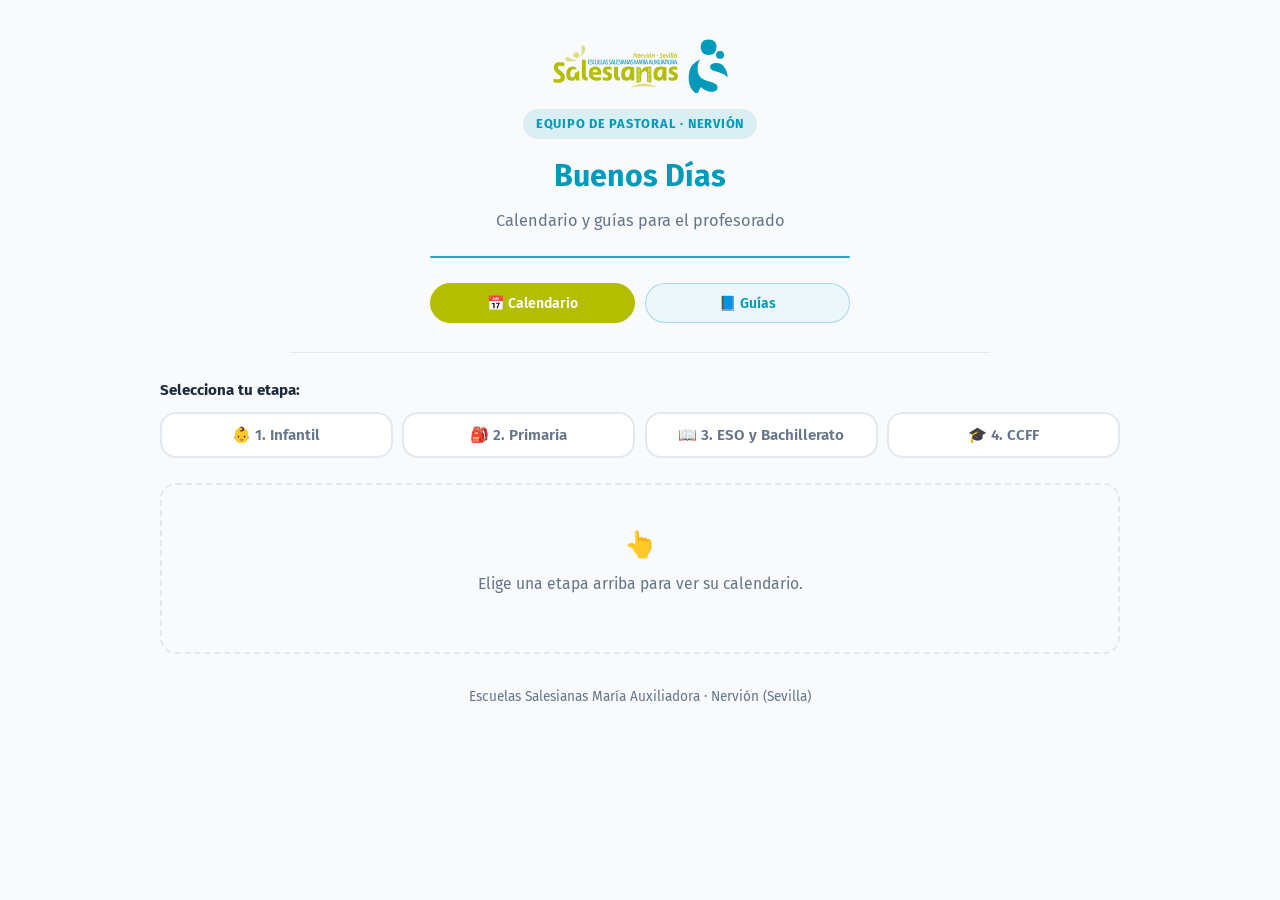
==== index.html @ 5e8acca4 "Add files via upload" ====
<!DOCTYPE html>
<html lang="es">
<head>
<meta charset="UTF-8">
<meta name="viewport" content="width=device-width, initial-scale=1.0">
<title>Buenos días | Escuelas Salesianas María Auxiliadora · Nervión (Sevilla)</title>
<meta property="og:title" content="Buenos días | Escuelas Salesianas María Auxiliadora · Nervión (Sevilla)">
<meta property="og:type" content="website">
<meta name="description" content="Calendario y guías de Buenos Días para el equipo de Pastoral y el profesorado de Salesianas Nervión">

<!-- PWA: instalable en Android, iOS e iPadOS -->
<link rel="manifest" href="manifest-profesores.json">
<meta name="theme-color" content="#009abb">
<link rel="apple-touch-icon" href="icon-profesores-180.png">
<meta name="apple-mobile-web-app-capable" content="yes">
<meta name="apple-mobile-web-app-status-bar-style" content="default">
<meta name="apple-mobile-web-app-title" content="Buenos Días">
<link rel="icon" href="favicon-profesores.png">

<style>
  :root {
    --azul: #009abb;
    --azul-oscuro: #007791;
    --verde: #b4be00;
    --verde-oscuro: #939b00;
    --naranja: #ee712a;
    --naranja-hover: #d35a15;
    --bg: #F8FAFC;
    --card: #FFFFFF;
    --text: #1E293B;
    --text-muted: #64748B;
    --border: #E2E8F0;
    --radius: 16px;
    --shadow: 0 10px 25px -5px rgba(0, 154, 187, 0.08), 0 8px 10px -6px rgba(0, 0, 0, 0.03);
    color-scheme: light;
  }

  @media (prefers-color-scheme: dark) {
    :root:not([data-theme="light"]) {
      --bg: #0F1720;
      --card: #17212C;
      --text: #E7ECF2;
      --text-muted: #93A2B3;
      --border: #263340;
      color-scheme: dark;
    }
  }
  :root[data-theme="dark"] {
    --bg: #0F1720;
    --card: #17212C;
    --text: #E7ECF2;
    --text-muted: #93A2B3;
    --border: #263340;
    color-scheme: dark;
  }

  * { box-sizing: border-box; }

  body {
    margin: 0;
    background: var(--bg);
    color: var(--text);
    font-family: 'Fira Sans', system-ui, sans-serif;
    line-height: 1.55;
  }

  .wrap {
    max-width: 1000px;
    margin: 0 auto;
    padding: 2.2rem 1.25rem 3.5rem;
  }

  .narrow {
    max-width: 760px;
    margin: 0 auto;
  }

  /* CABECERA */
  header.page-head {
    text-align: center;
    margin-bottom: 1.6rem;
  }

  .guide-logo {
    height: 58px;
    width: auto;
    display: block;
    margin: 0 auto 1rem;
  }

  .eyebrow {
    display: inline-block;
    background: rgba(0, 154, 187, 0.12);
    color: var(--azul);
    font-weight: 700;
    font-size: 0.8rem;
    letter-spacing: 0.06em;
    text-transform: uppercase;
    padding: 0.3rem 0.8rem;
    border-radius: 999px;
    margin-bottom: 0.9rem;
  }

  h1 {
    font-size: 1.9rem;
    font-weight: 700;
    color: var(--azul);
    margin: 0 0 0.5rem;
    text-wrap: balance;
  }

  .subtitle {
    color: var(--text-muted);
    font-size: 1.02rem;
    margin: 0;
  }

  .divider {
    height: 2px;
    background: var(--azul);
    opacity: 0.85;
    width: 100%;
    max-width: 420px;
    margin: 1.4rem auto 0;
    border-radius: 999px;
  }

  .section-hr {
    height: 1px;
    background: var(--border);
    width: 100%;
    max-width: 700px;
    margin: 1.6rem auto;
  }
  .section-hr.wide { max-width: 100%; }

  /* SUBPESTAÑAS (Calendario / Guías) */
  .subtabs {
    display: flex;
    gap: 0.6rem;
    margin: 0 auto 1.8rem;
    max-width: 420px;
  }

  .subtab {
    flex: 1;
    display: flex;
    align-items: center;
    justify-content: center;
    gap: 0.4rem;
    padding: 0.65rem 0.8rem;
    border-radius: 999px;
    border: 1px solid rgba(0, 154, 187, 0.3);
    background: #EBF7FA;
    color: var(--azul);
    font-family: 'Fira Sans', sans-serif;
    font-size: 0.88rem;
    font-weight: 600;
    cursor: pointer;
    transition: all 0.2s ease;
  }
  .subtab:hover { background: rgba(0, 154, 187, 0.2); }
  .subtab.active { background: var(--verde); border-color: var(--verde); color: #fff; }

  .sub-panel { display: none; }
  .sub-panel.active { display: block; animation: fadeInPanel 0.2s ease; }

  @keyframes fadeInPanel {
    from { opacity: 0; transform: translateY(4px); }
    to { opacity: 1; transform: translateY(0); }
  }


  /* ==== CALENDARIO (igual que en la web de familias) ==== */
  .picker-label {
    font-weight: 700;
    color: var(--text);
    font-size: 0.95rem;
    margin-bottom: 0.6rem;
  }

  .calendar-placeholder {
    text-align: center;
    color: var(--text-muted);
    padding: 2.5rem 1rem;
    border: 2px dashed var(--border);
    border-radius: 16px;
    margin-top: 1.3rem;
  }
  .calendar-placeholder p { margin-top: 0.5rem; font-size: 0.98rem; }

  .calendar-content { display: none; margin-top: 1.3rem; }
  .calendar-content.visible { display: block; animation: fadeInPanel 0.2s ease; }

  .stages-nav {
    display: flex;
    flex-direction: column;
    gap: 0.8rem;
  }

  .stages-main {
    display: flex;
    gap: 0.6rem;
    overflow-x: auto;
    padding-bottom: 4px;
    scrollbar-width: none;
  }
  .stages-main::-webkit-scrollbar { display: none; }

  .stage-pill {
    flex: 1;
    min-width: 130px;
    padding: 0.75rem 0.8rem;
    border-radius: var(--radius);
    background: var(--card);
    border: 2px solid var(--border);
    color: var(--text-muted);
    font-family: 'Fira Sans', sans-serif;
    font-size: 0.95rem;
    font-weight: 600;
    cursor: pointer;
    display: flex;
    align-items: center;
    justify-content: center;
    gap: 0.4rem;
    transition: all 0.2s ease;
    text-align: center;
  }
  .stage-pill:hover { border-color: var(--azul); color: var(--azul); }
  .stage-pill.active {
    background: var(--azul);
    color: white;
    border-color: var(--azul);
    box-shadow: 0 4px 12px rgba(0, 154, 187, 0.3);
  }

  .substages-container {
    display: none;
    gap: 0.5rem;
    padding-left: 0.2rem;
    animation: fadeIn 0.25s ease-in-out;
  }
  .substages-container.visible { display: flex; }

  @keyframes fadeIn {
    from { opacity: 0; transform: translateY(-4px); }
    to { opacity: 1; transform: translateY(0); }
  }

  .substage-pill {
    padding: 0.45rem 1rem;
    border-radius: 999px;
    background: #EBF7FA;
    border: 1px solid rgba(0, 154, 187, 0.3);
    color: var(--azul);
    font-family: 'Fira Sans', sans-serif;
    font-size: 0.85rem;
    font-weight: 600;
    cursor: pointer;
    transition: all 0.2s ease;
  }
  .substage-pill:hover { background: rgba(0, 154, 187, 0.2); }
  .substage-pill.active { background: var(--verde); border-color: var(--verde); color: white; }

  .layout-grid {
    display: grid;
    grid-template-columns: 1.15fr 1fr;
    gap: 1.4rem;
  }
  @media (max-width: 768px) {
    .layout-grid { grid-template-columns: 1fr; }
  }

  .card {
    background: var(--card);
    border-radius: var(--radius);
    padding: 1.4rem;
    box-shadow: var(--shadow);
    border: 1px solid var(--border);
  }

  .cal-header {
    display: flex;
    justify-content: space-between;
    align-items: center;
    padding-bottom: 0.9rem;
    border-bottom: 1px solid var(--border);
    margin-bottom: 1.2rem;
  }

  .cal-title {
    font-weight: 700;
    font-size: 1.15rem;
    color: var(--azul);
    text-transform: capitalize;
  }

  .cal-nav-btn {
    background: #F1F5F9;
    border: none;
    width: 34px;
    height: 34px;
    border-radius: 50%;
    cursor: pointer;
    font-size: 1.1rem;
    display: flex;
    align-items: center;
    justify-content: center;
    color: var(--azul);
    font-weight: 700;
    transition: 0.2s;
  }
  .cal-nav-btn:hover:not(:disabled) { background: #E2E8F0; }
  .cal-nav-btn:disabled { opacity: 0.3; cursor: not-allowed; }

  .calendar-grid {
    display: grid;
    grid-template-columns: repeat(7, 1fr);
    gap: 6px;
    text-align: center;
  }

  .day-name {
    font-size: 0.75rem;
    font-weight: 700;
    color: var(--text-muted);
    padding-bottom: 6px;
    text-transform: uppercase;
  }

  .cal-day {
    aspect-ratio: 1;
    display: flex;
    flex-direction: column;
    align-items: center;
    justify-content: center;
    border-radius: 12px;
    font-size: 0.9rem;
    font-weight: 500;
    cursor: pointer;
    position: relative;
    background: var(--bg);
    transition: all 0.15s ease;
  }
  .cal-day:hover:not(.empty):not(.disabled) { background: #E2E8F0; }
  .cal-day.empty { background: transparent; cursor: default; }
  .cal-day.disabled { opacity: 0.55; background: #F1F5F9; color: #94A3B8; }
  .cal-day.today { border: 2px solid var(--azul); font-weight: 700; }
  .cal-day.selected {
    background: var(--azul) !important;
    color: white !important;
    box-shadow: 0 4px 10px rgba(0, 154, 187, 0.35);
  }
  .cal-day.has-content:not(.disabled)::after {
    content: '';
    width: 6px;
    height: 6px;
    background: var(--naranja);
    border-radius: 50%;
    position: absolute;
    bottom: 5px;
  }
  .cal-day.selected.has-content::after { background: white; }

  .detail-card { display: flex; flex-direction: column; justify-content: flex-start; align-self: start; }
  .detail-actions { margin-top: 1.5rem; }

  .detail-header-divider { padding-bottom: 0.8rem; margin-bottom: 1rem; border-bottom: 1px solid var(--border); }
  .detail-tags { display: flex; gap: 0.4rem; flex-wrap: wrap; margin-bottom: 0.5rem; }
  .detail-tag {
    display: inline-block;
    background: rgba(0, 154, 187, 0.12);
    color: var(--azul);
    font-size: 0.8rem;
    font-weight: 600;
    padding: 4px 10px;
    border-radius: 6px;
  }
  .detail-date { font-size: 1.25rem; font-weight: 700; color: var(--text); text-transform: capitalize; }
  .detail-title { font-size: 1.15rem; color: var(--azul); font-weight: 700; margin-bottom: 0.6rem; }
  .detail-desc { font-size: 0.95rem; color: var(--text-muted); line-height: 1.55; margin-bottom: 1.5rem; }

  .resource-btn {
    display: flex;
    align-items: center;
    justify-content: center;
    gap: 0.6rem;
    background: var(--naranja);
    color: white;
    text-decoration: none;
    padding: 0.85rem 1.2rem;
    border-radius: 12px;
    font-family: 'Fira Sans', sans-serif;
    font-weight: 600;
    font-size: 0.95rem;
    box-shadow: 0 4px 12px rgba(238, 113, 42, 0.3);
    transition: all 0.2s ease;
    text-align: center;
  }
  .resource-btn:hover { background: var(--naranja-hover); transform: translateY(-2px); }

  .extra-links { margin-top: 1.2rem; padding-top: 1rem; border-top: 1px dashed var(--border); display: flex; flex-direction: column; gap: 0.6rem; }
  .extra-link-item { display: flex; align-items: center; gap: 0.5rem; font-size: 0.9rem; color: var(--azul); text-decoration: none; font-weight: 600; }
  .extra-link-item:hover { text-decoration: underline; }

  .empty-state { text-align: center; padding: 2.5rem 1rem; color: var(--text-muted); }


  /* ==== GUÍAS ==== */
  .role-tabs {
    display: flex;
    gap: 0.6rem;
    margin: 0 auto 0;
    max-width: 520px;
  }

  .role-tab {
    flex: 1;
    display: flex;
    align-items: center;
    justify-content: center;
    gap: 0.45rem;
    padding: 0.75rem 0.8rem;
    border-radius: 12px;
    border: 2px solid var(--border);
    background: var(--card);
    color: var(--text-muted);
    font-family: 'Fira Sans', sans-serif;
    font-size: 0.92rem;
    font-weight: 600;
    cursor: pointer;
    transition: all 0.2s ease;
  }
  .role-tab:hover { border-color: var(--azul); color: var(--azul); }
  .role-tab.active {
    background: var(--azul);
    border-color: var(--azul);
    color: #fff;
    box-shadow: 0 4px 12px rgba(0, 154, 187, 0.3);
  }

  .role-panel { display: none; }
  .role-panel.active { display: block; animation: fadeInPanel 0.2s ease; }

  .role-intro {
    text-align: center;
    color: var(--text-muted);
    font-size: 0.92rem;
    max-width: 560px;
    margin: 0.9rem auto 1.6rem;
  }

  .role-placeholder {
    text-align: center;
    color: var(--text-muted);
    padding: 2.5rem 1rem;
    border: 2px dashed var(--border);
    border-radius: 16px;
    margin: 1.3rem 0;
  }
  .role-placeholder p { margin-top: 0.5rem; font-size: 0.98rem; }

  section.step-section {
    background: var(--card);
    border: 1px solid var(--border);
    border-radius: 16px;
    padding: 1.6rem 1.7rem;
    margin-bottom: 1.3rem;
    box-shadow: var(--shadow);
  }

  section.step-section h2 {
    display: flex;
    align-items: center;
    gap: 0.65rem;
    font-size: 1.15rem;
    color: var(--text);
    margin: 0 0 1rem;
  }

  .step-num {
    flex-shrink: 0;
    width: 30px;
    height: 30px;
    border-radius: 50%;
    background: var(--azul);
    color: #fff;
    font-size: 0.95rem;
    font-weight: 700;
    display: flex;
    align-items: center;
    justify-content: center;
  }

  section.step-section p { margin: 0 0 0.9rem; }
  section.step-section p:last-child { margin-bottom: 0; }

  .filename-demo {
    display: flex;
    flex-wrap: wrap;
    gap: 0.5rem;
    align-items: center;
    background: var(--bg);
    border: 1px dashed var(--border);
    border-radius: 12px;
    padding: 1rem 1.1rem;
    font-family: 'Fira Sans', monospace;
    margin: 1rem 0;
  }

  .chip { font-weight: 700; padding: 0.25rem 0.6rem; border-radius: 8px; font-size: 0.95rem; }
  .chip.year { background: rgba(0,154,187,0.14); color: var(--azul-oscuro); }
  .chip.month { background: rgba(180,190,0,0.18); color: var(--verde-oscuro); }
  .chip.day { background: rgba(238,113,42,0.16); color: var(--naranja-hover); }
  .chip.ext { color: var(--text-muted); background: transparent; padding-left: 0.1rem; }

  .demo-caption { width: 100%; font-family: 'Fira Sans', sans-serif; font-size: 0.85rem; color: var(--text-muted); margin-top: 0.3rem; }

  .path-list { list-style: none; margin: 0; padding: 0; display: grid; gap: 0.6rem; }
  .path-list li {
    display: flex;
    flex-wrap: wrap;
    align-items: center;
    gap: 0.5rem 0.9rem;
    background: var(--bg);
    border: 1px solid var(--border);
    border-radius: 10px;
    padding: 0.7rem 0.9rem;
  }
  .path-list .stage { font-weight: 700; color: var(--azul-oscuro); min-width: 150px; }
  .path-list code { font-family: 'Fira Sans', monospace; font-size: 0.88rem; color: var(--text-muted); background: none; flex: 1; }
  .path-list a.open-link {
    margin-left: auto;
    flex-shrink: 0;
    color: #fff;
    background: var(--azul);
    text-decoration: none;
    font-size: 0.82rem;
    font-weight: 600;
    padding: 0.32rem 0.7rem;
    border-radius: 999px;
    white-space: nowrap;
  }
  .path-list a.open-link:hover { background: var(--azul-oscuro); }

  .flow { display: grid; gap: 0.9rem; }
  .flow-step { display: flex; gap: 0.9rem; align-items: flex-start; }
  .flow-step .dot {
    flex-shrink: 0;
    width: 28px;
    height: 28px;
    border-radius: 50%;
    background: rgba(0,154,187,0.14);
    color: var(--azul-oscuro);
    font-weight: 700;
    font-size: 0.85rem;
    display: flex;
    align-items: center;
    justify-content: center;
    margin-top: 0.1rem;
  }
  .flow-step strong { color: var(--text); }
  .flow-step span.detail { color: var(--text-muted); font-size: 0.93rem; display: block; margin-top: 0.15rem; }
  .flow-connector { width: 2px; background: var(--border); margin-left: 13px; height: 0.6rem; }

  ul.tips { margin: 0; padding-left: 1.2rem; display: grid; gap: 0.6rem; }
  ul.tips li::marker { color: var(--verde-oscuro); }

  .warning-box {
    background: rgba(238, 113, 42, 0.08);
    border: 1px solid rgba(238, 113, 42, 0.3);
    border-left: 4px solid var(--naranja);
    border-radius: 10px;
    padding: 1rem 1.1rem;
    margin-top: 1rem;
  }
  .warning-box strong { color: var(--naranja-hover); }

  .tip-box {
    background: rgba(180, 190, 0, 0.08);
    border: 1px solid rgba(180, 190, 0, 0.3);
    border-left: 4px solid var(--verde);
    border-radius: 10px;
    padding: 1rem 1.1rem;
    margin-top: 1rem;
  }
  .tip-box strong { color: var(--verde-oscuro); }

  .contact-box {
    text-align: center;
    background: linear-gradient(135deg, rgba(0,154,187,0.08), rgba(180,190,0,0.08));
    border: 1px solid var(--border);
    border-radius: 16px;
    padding: 1.6rem;
  }
  .contact-box p { color: var(--text-muted); }
  .contact-name { font-weight: 700; color: var(--azul); font-size: 1.05rem; }

  footer {
    text-align: center;
    font-size: 0.85rem;
    color: var(--text-muted);
    padding: 2rem 1rem 0.5rem;
  }

  @media (max-width: 480px) {
    .wrap { padding: 1.6rem 1rem 2.5rem; }
    h1 { font-size: 1.55rem; }
    section.step-section { padding: 1.3rem 1.15rem; }
    .path-list .stage { min-width: 100%; }
    .role-tabs, .subtabs { flex-direction: column; }
    .cal-day { font-size: 0.8rem; }
  }
</style>

<link rel="preconnect" href="https://fonts.googleapis.com">
<link rel="preconnect" href="https://fonts.gstatic.com" crossorigin>
<link href="https://fonts.googleapis.com/css2?family=Fira+Sans:wght@400;500;600;700&display=swap" rel="stylesheet">
</head>
<body>

<div class="wrap">

  <header class="page-head">
    <svg class="guide-logo" viewBox="160 635 670 215" xmlns="http://www.w3.org/2000/svg">
      <defs>
        <style>
          .st0 { fill: #b4be00; }
          .st1 { fill: #cfd150; }
          .st2 { fill: #009abb; }
          .st3 { fill: #dedd83; }
        </style>
      </defs>
      <path class="st0" d="M278.2,785.9c0,11.9,5.7,17.8,17.2,17.8s3.4,0,4.4-.2v-11.7c-.7.1-1.7.2-3,.2-2.9,0-4.2-2.2-4.2-6.5v-58.5h-14.5v59h0Z"/>
      <path class="st0" d="M259.1,766.7c0-11.5-9.3-14.7-13-14.7-16.4,0-25.9,10.1-25.9,28.6s7.6,23.8,19.1,23.8,11.9-3.1,15.2-9.3c.3,2.4.7,5.2,1.3,8.2h13.5c-.7-3.7-1.1-11.8-1.1-24.2v-13.5c-3.9,4.6-9.1,8-15.2,9.5-1.7,14-5.8,17-10,17s-8.4-4.1-8.4-12.5,4.8-17.7,12.8-17.7,11.9,1.6,11.9,4.6"/>
      <path class="st0" d="M335.9,773h-18.2c.8-6.9,4.2-10.2,10.2-10.2s8,4,8,10.2M349.6,782.3v-6c0-15.7-7.6-24.3-21.4-24.3s-23.9,8.3-23.9,24.8,2.6,15.8,7.8,20.6c5.2,4.8,11.9,7.1,20.2,7.1s11.5-1,16.1-2.7v-11.8c-5.7,1.6-11.1,2.4-16.2,2.4-7.8,0-12.5-3.4-14-10h31.4,0Z"/>
      <path class="st0" d="M369.9,766.8c0-2.4,2.1-3.6,6.4-3.6s8.1.5,11.3,1.6v-11.1c-3.5-1.2-7.7-1.7-12.5-1.7-13.1,0-18.7,4.5-18.7,14.2s.8,7.9,2.6,10.1c1.8,2.2,5.1,4.3,9.8,6.4,6,2.8,7.6,4.3,7.6,6.4s-3.5,4.1-8,4.1-8.1-.7-12.8-2.2v11.2c3.9,1.4,8.9,2.1,15.1,2.1,12.9,0,19.3-5.2,19.3-15.5s-.8-8-3.3-10.4c-2.4-2.4-3.8-3.2-7.9-5.3-6.8-3.8-9.1-4.2-9.1-6.4"/>
      <path class="st0" d="M397.6,785.9c0,11.9,5.7,17.8,17.2,17.8s3.4,0,4.4-.2v-11.7c-.7.1-1.7.2-3,.2-2.9,0-4.2-2.2-4.2-6.5v-33.1h-14.5v33.5h0Z"/>
      <path class="st0" d="M457.4,763.9c-.5,23.9-5.6,28.4-10.8,28.4s-8.4-4.1-8.4-12.5,4.8-16.5,12.8-16.5,4.1.2,6.4.5M473,803.4c-.7-3.7-1.1-11.8-1.1-24.2v-23.6c-2.5-1.2-5.9-2-10.2-2.6-4.2-.6-8.1-1-11.8-1-16.5,0-25.9,10.1-25.9,28.6s7.6,23.8,19.1,23.8,11.9-3.1,15.2-9.3c.3,2.4.7,5.2,1.3,8.2h13.5,0Z"/>
      <path class="st0" d="M577.1,763.9c-.5,23.9-5.6,28.4-10.8,28.4s-8.4-4.1-8.4-12.5,4.8-16.5,12.8-16.5,4.1.2,6.4.5M592.6,803.4c-.7-3.7-1.1-11.8-1.1-24.2v-23.6c-2.5-1.2-5.9-2-10.2-2.6-4.2-.6-8.1-1-11.8-1-16.5,0-25.9,10.1-25.9,28.6s7.6,23.8,19.1,23.8,11.9-3.1,15.2-9.3c.3,2.4.7,5.2,1.3,8.2h13.5,0Z"/>
      <path class="st0" d="M614,766.8c0-2.4,2.1-3.6,6.4-3.6s8.1.5,11.3,1.6v-11.1c-3.5-1.2-7.7-1.7-12.5-1.7-13.1,0-18.7,4.5-18.7,14.2s.8,7.9,2.6,10.1c1.8,2.2,5.1,4.3,9.8,6.4,6,2.8,7.6,4.3,7.6,6.4s-3.5,4.1-8,4.1-8.1-.7-12.8-2.2v11.2c3.9,1.4,8.9,2.1,15.1,2.1,12.9,0,19.3-5.2,19.3-15.5s-.8-8-3.3-10.4c-2.4-2.4-3.8-3.2-7.9-5.3-6.8-3.8-9.1-4.2-9.1-6.4"/>
      <path class="st3" d="M261.2,726.4s-15.6,1.9-23.5-3.4c-10.5-7.1-18.5-7.6-20.5-4-2.8,5,1.3,12.5,9.8,13.6,8.5,1.1,14.4.2,20.9-1.4,5.8-1.4,13.4-4.8,13.4-4.8"/>
      <path class="st3" d="M274.3,714.6s3.5-11.3,3.5-20.8c0-12.4-4.2-15.8,2.2-19.6,4.9-2.9,11.4,4,11,12.6-.3,8.5-4.4,14.8-8.9,19.8-4.7,5.2-7.9,8-7.9,8"/>
      <path class="st3" d="M257.8,720.8c6.1,0,11-4.9,11-11s-4.9-11-11-11-11,4.9-11,11,4.9,11,11,11"/>
      <path class="st0" d="M497.5,802.7c0-10.7.1-22.6,4.2-28.5,4.2-5.9,8.1-6,11.3-6s6.7,3.6,6.7,9.3v31.1l16,3.8v-59.9s-30.5-4.7-38.4,17.6v-13.8l-16.6-3.8v59.9l16.6-3.8v-5.9h0Z"/>
      <polygon class="st1" points="484.3 757.3 493.4 758.9 493.4 772.6 484.3 772 484.3 757.3"/>
      <polygon class="st1" points="484.3 792.6 493.4 791.9 493.4 805.7 484.3 807.3 484.3 792.6"/>
      <polygon class="st1" points="484.3 774.9 493.4 775.4 493.4 789.2 484.3 789.6 484.3 774.9"/>
      <polygon class="st1" points="532.4 755.9 523.3 757.5 523.3 772.6 532.4 772 532.4 755.9"/>
      <polygon class="st1" points="532.4 792.6 523.3 791.9 523.3 805.7 532.4 807.3 532.4 792.6"/>
      <polygon class="st1" points="532.4 774.9 523.3 775.4 523.3 789.2 532.4 789.6 532.4 774.9"/>
      <path class="st0" d="M190.7,812.2c-6.5,0-12.1-.7-17.2-2.2l-.5-.2v-13.2l.9.2c5.2,1.4,10.7,2.2,16.3,2.2s9.5-1,9.5-7.4-.7-3.4-2.1-4.9c-1.6-1.8-4.6-4.5-9.4-8.5-5.4-4.4-9-8.1-11.1-11.2-2.1-3.3-3.1-7.1-3.1-11.4,0-13.1,7.9-20,22.8-20s10.9.7,15.9,2.1l.5.2v13.1l-1-.4c-3.5-1.3-8.1-2-13.6-2s-9.3.8-9.3,6.4.6,3.4,1.7,4.9c.8,1,3.2,3.3,9.5,8.6,2.8,2.3,4.8,4.1,6,5.2,1.2,1.1,2.5,2.6,4.3,4.8,3.1,3.6,4.3,7.2,4.3,12.5,0,13.6-8.8,21.4-24.2,21.4"/>
      <path class="st3" d="M556.4,830c-13.8-9.1-30.2-14.5-48-14.5s-34.2,5.3-48,14.5c15.5-3.4,31.5-5.2,48-5.2s32.5,1.8,48,5.2"/>
      <path class="st2" d="M747.6,651.5c-20.4,0-28.2,12.9-28.7,26.7-.4,13.8,6.1,30.8,29.1,30.8s28.2-15.5,29.1-28.7c.9-11.4-3.5-28.7-29.5-28.7"/>
      <path class="st2" d="M790.1,723.5c-10.4,0-14.4-6.6-14.6-13.6s3.1-15.7,14.8-15.7,14.4,7.9,14.8,14.6c.4,5.8-1.8,14.6-15,14.6"/>
      <path class="st2" d="M773,738.7c-8.2.7-19.3,4.8-19.3,14.5s12.2,14,20,16.5l11.5,3.5c13.8,4.1,25.9,9.9,33.6,19.4-.6-16.2-6.2-30.9-15.6-43-5.5-7.1-17.7-11.9-30.2-10.8"/>
      <path class="st2" d="M706.9,759.1c0-12.3,3.1-23.1,8.6-32-2.5.8-5,1.8-7.5,2.9-9,5-16.9,11.9-23.1,20.1-6.7,10.5-10.8,24.7-10.8,44,0,30.7,13,49.5,31.4,59.3l13.8-26c11.2,9.9,24.6,17.9,40,17.9s21.8-5.3,21.8-17.5-17.7-17-27.3-19.8c-28.2-8-46.8-15.4-46.8-49"/>
      <g>
        <path class="st0" d="M470.5,718.8h-2.3l3-17.3h2.6l5,11.5c.4,1.2.7,1.9.7,2.1,0-.5.1-1.4.4-2.8l1.9-10.8h2.4l-3,17.3h-2.6l-5-11.5c-.4-1.1-.7-1.8-.8-2.4,0,.6-.2,1.5-.4,2.5l-2,11.3h0Z"/>
        <path class="st0" d="M495.5,712.5l-.2,1.1h-8.3c-.1,2.3,1.1,3.4,3.5,3.4s2.6-.2,4.1-.6l-.4,2c-1.2.4-2.5.7-4,.7-4.1,0-6.2-2.2-5.5-6.4.7-3.9,3.1-5.9,6.7-5.9s4.8,2,4.1,5.7h0ZM487.2,711.9h5.9c.3-2-.4-3.2-2.2-3.2s-3.2,1.1-3.8,3.2h0Z"/>
        <path class="st0" d="M499.1,718.8h-2.5l2.1-11.8h2.4l-.6,4c1.4-2.9,3-4.3,5-4.3s.8,0,1,0l-.4,2.3c-.3,0-.6,0-.9,0-2.5,0-4.8,2.9-5.9,9v.7q-.1,0-.1,0Z"/>
        <path class="st0" d="M511.5,718.8h-2.6l-2.4-11.8h2.7l1.4,9.3,4.7-9.3h2.7l-6.6,11.8h0Z"/>
        <path class="st0" d="M519.5,707h2.5l-1.5,8.3c-.2,1.1,0,1.6.8,1.6s.5,0,.7,0l-.4,2c-.4,0-.7,0-.9,0-2.5,0-3.2-1.2-2.8-3.6l1.5-8.3h0ZM520.4,701.5h2.5l-.5,2.6h-2.5l.5-2.6Z"/>
        <path class="st0" d="M530.5,706.8c3.6,0,5.4,2.1,4.7,6.1-.7,4.2-3.3,6.2-6.9,6.2s-5.4-2-4.7-6.2c.7-4,3.3-6.1,6.8-6.1h0ZM530.2,708.8c-2,0-3.5,1.4-4,4.1s.5,4.2,2.5,4.2,3.5-1.5,4-4.2c.5-2.7-.5-4.1-2.5-4.1h0ZM532.6,701.5h2.8l-3.7,3.9h-1.9l2.9-3.9h0Z"/>
        <path class="st0" d="M538.9,718.8h-2.5l2.1-11.8h2.4l-.6,3.6c1.4-2.5,3.2-3.8,5.5-3.8s3.1,1.4,2.6,4l-1.4,8h-2.5l1.3-7.2c.3-2,0-2.7-1.1-2.7s-2.4.9-3.4,2.7c-1,1.8-1.7,3.9-2.2,6.2l-.2,1h0Z"/>
        <path class="st0" d="M558.7,709.7c.3.3.5.8.5,1.3s-.2,1.1-.6,1.6-.9.7-1.5.7-1-.2-1.3-.5c-.3-.3-.5-.8-.5-1.3s.2-1.1.6-1.5.9-.7,1.5-.7,1,.2,1.3.5h0Z"/>
        <path class="st0" d="M570.7,706.9c.3.4,1.1,1.2,2.4,2.2,1.2,1,2,1.9,2.5,2.7.5.7.6,1.6.4,2.6-.5,3-2.8,4.6-6.4,4.6s-2.9-.2-4.2-.5l.4-2.1c1.3.4,2.7.6,4.2.6,2.1,0,3.3-.8,3.6-2.4,0-.6,0-1.1-.4-1.6s-1.1-1.2-2.2-2.1c-1.3-1.1-2.2-2-2.6-2.7-.5-.8-.6-1.6-.4-2.6.5-2.7,2.5-4.2,6-4.2s2.7.2,3.9.5l-.3,2c-1.2-.3-2.5-.5-3.7-.5-2,0-3.1.7-3.4,2.1,0,.6,0,1.1.3,1.5h0Z"/>
        <path class="st0" d="M588.4,712.5l-.2,1.1h-8.3c-.1,2.3,1.1,3.4,3.5,3.4s2.6-.2,4.1-.6l-.4,2c-1.2.4-2.5.7-4,.7-4.1,0-6.2-2.2-5.5-6.4.7-3.9,3.1-5.9,6.7-5.9s4.8,2,4.2,5.7h0ZM580.2,711.9h5.9c.3-2-.4-3.2-2.2-3.2s-3.2,1.1-3.8,3.2Z"/>
        <path class="st0" d="M595.2,718.8h-2.6l-2.4-11.8h2.7l1.4,9.3,4.7-9.3h2.7l-6.6,11.8h0Z"/>
        <path class="st0" d="M603.2,707h2.5l-1.5,8.3c-.2,1.1,0,1.6.8,1.6s.5,0,.7,0l-.4,2c-.4,0-.7,0-.9,0-2.5,0-3.2-1.2-2.8-3.6l1.5-8.3h0ZM604.1,701.5h2.5l-.5,2.6h-2.5l.5-2.6Z"/>
        <path class="st0" d="M610.2,700.3h2.5l-2.6,15c-.2,1.1,0,1.6.8,1.6s.5,0,.7,0l-.4,2c-.4,0-.7,0-.9,0-2.5,0-3.2-1.2-2.8-3.6l2.7-15Z"/>
        <path class="st0" d="M616.1,700.3h2.5l-2.7,15c-.2,1.1,0,1.6.8,1.6s.5,0,.7,0l-.4,2c-.4,0-.7,0-.9,0-2.5,0-3.2-1.2-2.8-3.6l2.7-15h0Z"/>
        <path class="st0" d="M627.1,718.8c0-1,0-1.8,0-2.5-1.1,1.8-2.7,2.8-4.6,2.8-2.8,0-4.3-1.7-3.6-5.6.8-4.4,3.4-6.7,7.5-6.7s3.5.2,4.7.8v.4c0,0,0,0,0,0l-1,5.7c-.4,2.4-.7,4.1-.6,5.2h-2.4ZM626.1,715.5c.9-1.1,1.7-3.3,2.3-6.6-.7-.2-1.5-.2-2.2-.2-2.5,0-4.1,1.5-4.7,4.6-.4,2.4.2,3.6,2,3.6s1.6-.3,2.5-1.4h0Z"/>
      </g>
      <g>
        <path class="st2" d="M310.2,727.2v1.8h-6v5.5h5v1.8h-5v5.6h6v1.8h-8.1v-16.6h8.1Z"/>
        <path class="st2" d="M312.8,732.5c.4.5,1.2,1.2,2.4,2.2,1.2,1,2,1.8,2.5,2.6s.8,1.5.8,2.5c0,2.8-1.7,4.3-4.8,4.3s-2.5-.2-3.7-.5v-1.8c1.3.4,2.5.5,3.6.5,1.9,0,2.8-.8,2.8-2.5s-.2-1.1-.6-1.7c-.4-.5-1.1-1.2-2.2-2.1-1.3-1.1-2.2-1.9-2.7-2.7-.5-.7-.8-1.6-.8-2.5,0-2.5,1.5-3.9,4.5-3.9s2.4.2,3.4.5v1.8c-1.1-.4-2.2-.5-3.2-.5-1.8,0-2.6.7-2.6,2.2s.2,1.1.5,1.5h0Z"/>
        <path class="st2" d="M327,729c-.5-.1-1.2-.2-2.1-.2-2.9,0-4.5,2.1-4.5,5.7s.7,4,2,5.5c1.4,1.5,3.1,2.2,5.1,2.2v1.8c-2.6,0-4.9-.9-6.7-2.7-1.8-1.8-2.7-4.1-2.7-6.9s.6-4.1,1.7-5.5c1.1-1.3,2.8-2,4.9-2s1.7,0,2.2.2v1.8Z"/>
        <path class="st2" d="M327.6,727.2h2.2v10.4c0,3,1.3,4.5,3.2,4.5s3.2-1.5,3.2-4.5v-10.4h2.2v10.4c0,4.3-2.1,6.4-5.4,6.4s-5.5-2.1-5.5-6.4v-10.4Z"/>
        <path class="st2" d="M347.9,727.2v1.8h-6v5.5h5v1.8h-5v5.6h6v1.8h-8.1v-16.6h8.1Z"/>
        <path class="st2" d="M356.7,742v1.8h-8.1v-16.6h2.1v14.8h6.1Z"/>
        <path class="st2" d="M360.2,727.2h2.6l5,16.6h-2.2l-1.2-4.3h-5.5l-1.2,4.3h-2.2l4.7-16.6h0ZM361,731.4l-1.7,6.3h4.5l-1.8-6.3c0,0-.2-.8-.5-2.2l-.2,1-.3,1.2h0Z"/>
        <path class="st2" d="M369.7,732.5c.4.5,1.2,1.2,2.4,2.2,1.2,1,2,1.8,2.5,2.6s.8,1.5.8,2.5c0,2.8-1.7,4.3-4.8,4.3s-2.5-.2-3.7-.5v-1.8c1.3.4,2.5.5,3.6.5,1.9,0,2.8-.8,2.8-2.5s-.2-1.1-.6-1.7c-.4-.5-1.1-1.2-2.2-2.1-1.3-1.1-2.2-1.9-2.7-2.7-.5-.7-.8-1.6-.8-2.5,0-2.5,1.5-3.9,4.5-3.9s2.4.2,3.4.5v1.8c-1.1-.4-2.2-.5-3.2-.5-1.8,0-2.6.7-2.6,2.2s.2,1.1.5,1.5h0Z"/>
        <path class="st2" d="M380.8,732.5c.4.5,1.2,1.2,2.4,2.2,1.2,1,2,1.8,2.5,2.6s.8,1.5.8,2.5c0,2.8-1.7,4.3-4.8,4.3s-2.5-.2-3.7-.5v-1.8c1.3.4,2.5.5,3.6.5,1.9,0,2.8-.8,2.8-2.5s-.2-1.1-.6-1.7c-.4-.5-1.1-1.2-2.2-2.1-1.3-1.1-2.2-1.9-2.7-2.7-.5-.7-.8-1.6-.8-2.5,0-2.5,1.5-3.9,4.5-3.9s2.4.2,3.4.5v1.8c-1.1-.4-2.2-.5-3.2-.5-1.8,0-2.6.7-2.6,2.2s.2,1.1.5,1.5h0Z"/>
        <path class="st2" d="M390.4,727.2h2.6l5,16.6h-2.2l-1.2-4.3h-5.5l-1.2,4.3h-2.2l4.7-16.6h0ZM391.2,731.4l-1.7,6.3h4.5l-1.8-6.3c0,0-.2-.8-.5-2.2l-.2,1-.3,1.2h0Z"/>
        <path class="st2" d="M406.1,742v1.8h-8.1v-16.6h2.1v14.8h6.1Z"/>
        <path class="st2" d="M414.3,727.2v1.8h-6v5.5h5v1.8h-5v5.6h6v1.8h-8.1v-16.6h8.1Z"/>
        <path class="st2" d="M416.9,732.5c.4.5,1.2,1.2,2.4,2.2,1.2,1,2,1.8,2.5,2.6s.8,1.5.8,2.5c0,2.8-1.7,4.3-4.8,4.3s-2.5-.2-3.7-.5v-1.8c1.3.4,2.5.5,3.6.5,1.9,0,2.8-.8,2.8-2.5s-.2-1.1-.6-1.7c-.4-.5-1.1-1.2-2.2-2.1-1.3-1.1-2.2-1.9-2.7-2.7-.5-.7-.8-1.6-.8-2.5,0-2.5,1.5-3.9,4.5-3.9s2.4.2,3.4.5v1.8c-1.1-.4-2.2-.5-3.2-.5-1.8,0-2.6.7-2.6,2.2s.2,1.1.5,1.5h0Z"/>
        <path class="st2" d="M425.2,743.8h-2.1v-16.6h2.1v16.6Z"/>
        <path class="st2" d="M430,727.2h2.6l5,16.6h-2.2l-1.2-4.3h-5.5l-1.2,4.3h-2.2l4.7-16.6h0ZM430.8,731.4l-1.7,6.3h4.5l-1.8-6.3c0,0-.2-.8-.5-2.2l-.2,1-.3,1.2h0Z"/>
        <path class="st2" d="M439.5,743.8h-1.9v-16.6h2.2l6.2,11.5c.5.9.8,1.6,1,2,0-.5-.1-1.4-.1-2.8v-10.7h1.9v16.6h-2.2l-6.1-11.4c-.6-1.1-.9-1.9-1-2.2,0,.7.1,1.5.1,2.4v11.3h0Z"/>
        <path class="st2" d="M453.5,727.2h2.6l5,16.6h-2.2l-1.2-4.3h-5.5l-1.2,4.3h-2.2l4.7-16.6h0ZM454.3,731.4l-1.7,6.3h4.5l-1.8-6.3c0,0-.2-.8-.5-2.2l-.2,1-.3,1.2h0Z"/>
        <path class="st2" d="M463,732.5c.4.5,1.2,1.2,2.4,2.2,1.2,1,2,1.8,2.5,2.6s.8,1.5.8,2.5c0,2.8-1.7,4.3-4.8,4.3s-2.5-.2-3.7-.5v-1.8c1.3.4,2.5.5,3.6.5,1.9,0,2.8-.8,2.8-2.5s-.2-1.1-.6-1.7c-.4-.5-1.1-1.2-2.2-2.1-1.3-1.1-2.2-1.9-2.7-2.7-.5-.7-.8-1.6-.8-2.5,0-2.5,1.5-3.9,4.5-3.9s2.4.2,3.4.5v1.8c-1.1-.4-2.2-.5-3.2-.5-1.8,0-2.6.7-2.6,2.2s.2,1.1.5,1.5h0Z"/>
        <path class="st2" d="M480.2,743.8h-1.8l-3.1-9.6c-.4-1.1-.7-2.2-1-3.4v.8c0,.4,0,.7,0,.9,0,.5,0,1.1,0,1.8l-.4,9.5h-2l.8-16.6h2.1l4.6,14,4.6-14h2.1l.8,16.6h-2l-.4-9.5c0-.3,0-.8,0-1.5s0-1.7,0-2.1c-.3,1.1-.7,2.3-1,3.4l-3.1,9.6Z"/>
        <path class="st2" d="M491.2,727.2h2.6l5,16.6h-2.2l-1.2-4.3h-5.5l-1.2,4.3h-2.2l4.7-16.6h0ZM492,731.4l-1.7,6.3h4.5l-1.8-6.3c0,0-.2-.8-.5-2.2l-.2,1-.3,1.2h0Z"/>
        <path class="st2" d="M501.3,743.8h-2.1v-14.8h-1.5v-1.8h2.7c2.7,0,4.6.5,5.8,1.5,1.2,1,1.8,2.2,1.8,3.8,0,2.2-.9,3.9-2.8,4.9l3.4,6.4h-2.3l-2.9-5.6c-.7.2-1.4.3-2.1.3v5.3h0ZM501.3,729v7.8c2.9-.2,4.5-1.8,4.5-4.2s-1.5-3.4-4.5-3.6Z"/>
        <path class="st2" d="M511,743.8h-2.1v-16.6h2.1v16.6ZM511.2,722.1h2.3l-2.6,3.7h-1.6l1.9-3.7h0Z"/>
        <path class="st2" d="M516.2,727.2h2.6l5,16.6h-2.2l-1.2-4.3h-5.5l-1.2,4.3h-2.2l4.7-16.6h0ZM517,731.4l-1.7,6.3h4.5l-1.8-6.3c0,0-.2-.8-.5-2.2l-.2,1-.3,1.2h0Z"/>
        <path class="st2" d="M530.2,727.2h2.6l5,16.6h-2.2l-1.2-4.3h-5.5l-1.2,4.3h-2.2l4.7-16.6h0ZM531,731.4l-1.7,6.3h4.5l-1.8-6.3c0,0-.2-.8-.5-2.2l-.2,1-.3,1.2h0Z"/>
        <path class="st2" d="M537.5,727.2h2.2v10.4c0,3,1.3,4.5,3.2,4.5s3.2-1.5,3.2-4.5v-10.4h2.2v10.4c0,4.3-2.1,6.4-5.4,6.4s-5.5-2.1-5.5-6.4v-10.4Z"/>
        <path class="st2" d="M548.4,727.2h2.2l3.3,6.4,3.3-6.4h2.2l-4.4,7.9,4.8,8.7h-2.2l-3.7-7-3.7,7h-2.2l4.8-8.7-4.4-7.9h0Z"/>
        <path class="st2" d="M561.8,743.8h-2.1v-16.6h2.1v16.6Z"/>
        <path class="st2" d="M571.4,742v1.8h-8.1v-16.6h2.1v14.8h6Z"/>
        <path class="st2" d="M573.6,743.8h-2.1v-16.6h2.1v16.6Z"/>
        <path class="st2" d="M578.4,727.2h2.6l5,16.6h-2.2l-1.2-4.3h-5.5l-1.2,4.3h-2.2l4.7-16.6h0ZM579.2,731.4l-1.7,6.3h4.5l-1.8-6.3c0,0-.2-.8-.5-2.2l-.2,1-.3,1.2h0Z"/>
        <path class="st2" d="M586.5,743.8v-14.8h-1.6v-1.8h2.9c6.2,0,9.3,2.4,9.3,7.2s-.8,5-2.6,6.7-4,2.6-7,2.6h-1.1,0ZM588.6,729v13c1.8,0,3.4-.7,4.5-2.1,1.2-1.5,1.8-3.2,1.8-5.3,0-3.6-1.8-5.3-6.3-5.5h0Z"/>
        <path class="st2" d="M603.4,727c2,0,3.5.7,4.6,2.2,1.2,1.5,1.7,3.6,1.7,6.3s-.6,4.9-1.7,6.3c-1.1,1.5-2.7,2.2-4.6,2.2s-3.5-.7-4.7-2.2c-1.1-1.5-1.7-3.6-1.7-6.3s.6-4.9,1.7-6.3c1.2-1.5,2.7-2.2,4.7-2.2ZM607.5,735.5c0-4.3-1.6-6.7-4.2-6.7s-4.2,2.4-4.2,6.7,1.6,6.7,4.2,6.7,4.2-2.4,4.2-6.7Z"/>
        <path class="st2" d="M613,743.8h-2.1v-14.8h-1.5v-1.8h2.7c2.7,0,4.6.5,5.8,1.5,1.2,1,1.8,2.2,1.8,3.8,0,2.2-.9,3.9-2.8,4.9l3.4,6.4h-2.3l-2.9-5.6c-.7.2-1.4.3-2.1.3v5.3h0ZM613,729v7.8c2.9-.2,4.5-1.8,4.5-4.2s-1.5-3.4-4.5-3.6Z"/>
        <path class="st2" d="M624,727.2h2.6l5,16.6h-2.2l-1.2-4.3h-5.5l-1.2,4.3h-2.2l4.7-16.6h0ZM624.8,731.4l-1.7,6.3h4.5l-1.8-6.3c0,0-.2-.8-.5-2.2l-.2,1-.3,1.2h0Z"/>
      </g>
    </svg>
    <span class="eyebrow">Equipo de Pastoral · Nervión</span>
    <h1>Buenos Días</h1>
    <p class="subtitle">Calendario y guías para el profesorado</p>
    <div class="divider"></div>
  </header>

  <div id="section-buenosdias">

    <div class="subtabs">
      <button class="subtab active" id="subtab-calendario" onclick="showSub('calendario', this)">📅 Calendario</button>
      <button class="subtab" id="subtab-guias" onclick="showSub('guias', this)">📘 Guías</button>
    </div>

    <div class="section-hr"></div>

    <!-- ============ CALENDARIO ============ -->
    <div class="sub-panel active" id="sub-calendario">

      <p class="picker-label">Selecciona tu etapa:</p>
      <div class="stages-nav">
        <div class="stages-main">
          <button class="stage-pill" onclick="selectMainStage('Infantil', this)">👶 1. Infantil</button>
          <button class="stage-pill" onclick="selectMainStage('Primaria', this)">🎒 2. Primaria</button>
          <button class="stage-pill" onclick="selectMainStage('ESO y Bachillerato', this)">📖 3. ESO y Bachillerato</button>
          <button class="stage-pill" onclick="selectMainStage('CCFF', this)">🎓 4. CCFF</button>
        </div>
        <div class="substages-container" id="primariaSubstages">
          <button class="substage-pill active" onclick="selectSubStage('1º-3º EPO', this)">1º - 2º - 3º EPO</button>
          <button class="substage-pill" onclick="selectSubStage('4º-6º EPO', this)">4º - 5º - 6º EPO</button>
        </div>
      </div>

      <div class="calendar-placeholder" id="calendar-placeholder">
        <span style="font-size: 1.6rem;">👆</span>
        <p>Elige una etapa arriba para ver su calendario.</p>
      </div>

      <div class="calendar-content" id="calendar-content">
        <div class="layout-grid">
          <div class="card">
            <div class="cal-header">
              <button class="cal-nav-btn" onclick="changeMonth(-1)">‹</button>
              <div class="cal-title" id="calMonthTitle"></div>
              <button class="cal-nav-btn" id="nextMonthBtn" onclick="changeMonth(1)">›</button>
            </div>
            <div class="calendar-grid" id="calendarGrid"></div>
          </div>
          <div class="card detail-card" id="detailPanel"></div>
        </div>
      </div>
    </div>

    <!-- ============ GUÍAS ============ -->
    <div class="sub-panel" id="sub-guias">
      <div class="narrow">

      <div class="role-tabs">
        <button class="role-tab" id="tab-responsables" onclick="showRole('responsables', this)">🗂️ Responsables de Pastoral</button>
        <button class="role-tab" id="tab-profesorado" onclick="showRole('profesorado', this)">🧑‍🏫 Profesorado (elaboración)</button>
      </div>

      <div class="role-placeholder" id="role-placeholder">
        <span style="font-size: 1.6rem;">👆</span>
        <p>Elige arriba cuál es tu papel para ver los pasos que te corresponden.</p>
      </div>

      <div class="role-panel" id="panel-responsables">
      <p class="role-intro">Para quien sube ya el PDF definitivo a "0 - Web" y hace que aparezca en la web pública.</p>

      <section class="step-section">
        <h2><span class="step-num">1</span> Nombra el archivo con la fecha</h2>
        <p>El PDF del "Buenos días" se llama <strong>solo con la fecha</strong>, en formato <code>AAAAMMDD</code>, y termina en <code>.pdf</code>. Nada de títulos, guiones bajos ni texto añadido.</p>
        <div class="filename-demo">
          <span class="chip year">2026</span><span class="chip month">09</span><span class="chip day">16</span><span class="chip ext">.pdf</span>
          <span class="demo-caption">Ejemplo: el Buenos Días del 16 de septiembre de 2026 se llama <code>20260916.pdf</code></span>
        </div>
      </section>

      <section class="step-section">
        <h2><span class="step-num">2</span> Súbelo a la carpeta de tu etapa</h2>
        <p>Cada etapa tiene su propia carpeta de origen. Dentro de la vuestra, entra en <strong>Pastoral → BBDD → 0 - Web</strong> y deja ahí el PDF. Si tienes dudas de cuál es tu carpeta, pulsa "Abrir carpeta":</p>
        <ul class="path-list">
          <li><span class="stage">👶 Infantil</span><code>Infantil / Pastoral / BBDD / 0 - Web</code><a class="open-link" href="https://salesianas.sharepoint.com/:f:/s/E-NER/Claustro/Infantil/IgBMDjeZq6gqRKhviD30PTnRAdnD94MStfLEEbzkQpOUFbg?e=r0OJOD" target="_blank" rel="noopener">Abrir carpeta →</a></li>
          <li><span class="stage">🎒 1º-3º EPO</span><code>EPO / Pastoral / BBDD / 0 - Web</code><a class="open-link" href="https://salesianas.sharepoint.com/:f:/s/E-NER/Claustro/EPO/IgBxc3lUhWOXQaKRYaYdmlE7AWHPpRMGpfDiCsdJxAXEfyI?e=HIGeZc" target="_blank" rel="noopener">Abrir carpeta →</a></li>
          <li><span class="stage">🎒 4º-6º EPO</span><code>EPO / Pastoral / BBDD / 0 - Web</code><a class="open-link" href="https://salesianas.sharepoint.com/:f:/s/E-NER/Claustro/EPO/IgCCWLUr2m-7RaTX-bnWVT7EARHA32RrGwh6fe8UzcWU2a0?e=ICJUTj" target="_blank" rel="noopener">Abrir carpeta →</a></li>
          <li><span class="stage">📖 ESO y Bachillerato</span><code>ESO / Pastoral / BBDD / 0 - Web</code><a class="open-link" href="https://salesianas.sharepoint.com/:f:/s/E-NER/Claustro/ESO/IgC1a1m20jtDQaLJ6pawpB75AU1ZCJn2LCpTFrMIBAGStL4?e=Nbxlvy" target="_blank" rel="noopener">Abrir carpeta →</a></li>
          <li><span class="stage">🎓 CCFF</span><code>CCFF / Pastoral / BBDD / 0 - Web</code><a class="open-link" href="https://salesianas.sharepoint.com/:f:/s/E-NER/Claustro/CCFF/IgAiIPlrcfEmQYtceYniV1nDAVRCH0Mj9aSdTezDE8MXyDM?e=dkKP7Q" target="_blank" rel="noopener">Abrir carpeta →</a></li>
        </ul>
      </section>

      <section class="step-section">
        <h2><span class="step-num">3</span> A partir de ahí, todo es automático</h2>
        <p>No hace falta escribir título, descripción, ni pegar ningún enlace en ningún sitio. En cuanto el PDF llega a la carpeta, ocurre esto solo:</p>
        <div class="flow">
          <div class="flow-step">
            <span class="dot">1</span>
            <div><strong>Se copia</strong> automáticamente a la carpeta compartida de Pastoral.<span class="detail">Así queda también disponible para el resto del equipo.</span></div>
          </div>
          <div class="flow-connector"></div>
          <div class="flow-step">
            <span class="dot">2</span>
            <div><strong>Se genera un enlace</strong> público, para que cualquier familia pueda abrirlo sin cuenta.</div>
          </div>
          <div class="flow-connector"></div>
          <div class="flow-step">
            <span class="dot">3</span>
            <div><strong>Se crea (o se actualiza)</strong> la fila correspondiente en el listado de datos, con la fecha, la etapa y el enlace.</div>
          </div>
          <div class="flow-connector"></div>
          <div class="flow-step">
            <span class="dot">4</span>
            <div><strong>La web se actualiza sola.</strong><span class="detail">Puede tardar entre 10 y 15 minutos en verse en la web. Compruébalo en <a href="https://pastoral-familias.vercel.app/" target="_blank" rel="noopener" style="color: var(--azul-oscuro); font-weight: 600;">pastoral-familias.vercel.app</a> — no hace falta tocar nada más.</span></div>
          </div>
        </div>
      </section>

      <section class="step-section">
        <h2>🔗 ¿El recurso no es un PDF de SharePoint?</h2>
        <p>Si lo que queréis compartir es un enlace externo (un vídeo de YouTube, un Drive, otra web...) en vez de un PDF, no hace falta subir ningún archivo: usad este formulario en su lugar.</p>
        <p>Solo son obligatorios la <strong>fecha</strong> y el <strong>enlace al recurso</strong> — el resto de campos son opcionales. Al enviarlo, se añade solo a la hoja de cálculo y se publica en la web, igual que con los PDF.</p>
        <p style="text-align: center; margin-top: 1.1rem;">
          <a href="https://forms.gle/eMBWuy6Lz58SsEdw8" target="_blank" rel="noopener" class="open-link" style="font-size: 0.95rem; padding: 0.6rem 1.3rem;">Abrir formulario →</a>
        </p>
      </section>

      <section class="step-section">
        <h2>💡 Cosas a tener en cuenta</h2>
        <ul class="tips">
          <li>Un único PDF por día y por etapa.</li>
          <li>Podéis subir todos los PDF de la semana o del mes de una vez: se procesan solos, uno detrás de otro.</li>
          <li>Si subís un archivo con el mismo nombre otro día (por ejemplo, para corregirlo), <strong>sustituye automáticamente</strong> al anterior — no hace falta borrar nada antes.</li>
          <li>Título y descripción son opcionales: el botón para abrir el recurso aparece igualmente aunque no se rellenen. No se pueden añadir ni desde el PDF ni desde ningún paso de la subida — si queréis ponerlos, hay que escribirlos directamente en <a href="https://docs.google.com/spreadsheets/d/14X8etIP5Ec_urVehKZLwslwziRVl4kQNm9DNnKeJghM/edit?usp=sharing" target="_blank" rel="noopener" style="color: var(--azul-oscuro); font-weight: 600;">la hoja de cálculo</a>, en la fila con la fecha y etapa correspondientes.</li>
        </ul>
        <div class="warning-box">
          <strong>No renombréis ni movéis las carpetas</strong> (ni "0 - Web", ni "BBDD", ni "Pastoral", ni las de cada etapa). El sistema que copia y publica los archivos busca esas rutas exactas — si una carpeta cambia de nombre o de sitio, deja de funcionar hasta que se avise y se corrija.
        </div>
      </section>

      <section class="step-section">
        <h2>🛠️ Si os equivocáis</h2>
        <p>Si subís un PDF con el nombre mal escrito, en la carpeta equivocada, o el archivo incorrecto:</p>
        <ul class="tips">
          <li>Borrad el archivo tanto de <strong>vuestra carpeta de origen</strong> como de la <strong>copia en Pastoral</strong>, y volved a subir el correcto con el nombre bien puesto.</li>
          <li>O, más sencillo: avisad a Mª Ángeles y ella lo revisa y corrige.</li>
        </ul>
        <div class="warning-box">
          <strong>Importante:</strong> borrar el archivo original no borra la copia de Pastoral automáticamente. Si el error ya se procesó, puede que también haya que corregir a mano la fila del listado de datos — por eso, ante la duda, mejor avisar.
        </div>
      </section>

      <div class="contact-box">
        <p>¿Dudas o algo no cuadra?</p>
        <div class="contact-name">Avisa a Mª Ángeles Chávez</div>
      </div>

      </div>

      <div class="role-panel" id="panel-profesorado">
      <p class="role-intro">Para cualquier profesor/a encargado/a de elaborar los "Buenos Días" de su etapa.</p>

      <section class="step-section">
        <h2><span class="step-num">1</span> Descarga la plantilla</h2>
        <p>En cuanto te asignen los Buenos Días, descarga este documento de plantilla:</p>
        <p style="text-align: center; margin: 1rem 0;">
          <a href="https://salesianas.sharepoint.com/:w:/s/E-NER/Pastoral/IQD3JyLOFa3iQ48Foh4Cc1boATpXU8qQNFZwXb05X2DYFKQ?e=HXIwW6&download=1" rel="noopener" class="open-link" style="font-size: 0.95rem; padding: 0.6rem 1.3rem;">Descargar plantilla →</a>
        </p>
        <div class="warning-box">
          <strong>Descárgalo a tu dispositivo</strong> y edítalo ahí — no lo edites en línea. Es un documento compartido: si varias personas escriben a la vez sobre el mismo archivo en línea, se pueden perder cambios.
        </div>
      </section>

      <section class="step-section">
        <h2><span class="step-num">2</span> Elabora el contenido</h2>
        <p>Redacta los Buenos Días siguiendo las indicaciones de tu responsable de Pastoral: temática, valor a tratar, tipo de contenido y extensión.</p>
      </section>

      <section class="step-section">
        <h2><span class="step-num">3</span> Cada día, en una página nueva</h2>
        <p>Al editar el documento, asegúrate de que <strong>cada día empieza en una página nueva</strong>.</p>
        <div class="warning-box">
          <strong>Es imprescindible:</strong> si entregas un único documento con varios días, tu responsable de Pastoral tiene que separarlo por días después. Si los días se mezclan en la misma página, no se puede hacer esa separación.
        </div>
        <div class="tip-box">
          <strong>Alternativa que ahorra trabajo:</strong> si lo prefieres, puedes guardar y subir cada día ya por separado, en su propio PDF nombrado con la fecha en formato <code>AAAAMMDD.pdf</code> (por ejemplo, <code>20261006.pdf</code> para el 6 de octubre). Así tu responsable de Pastoral no tiene que separar nada.
        </div>
      </section>

      <section class="step-section">
        <h2><span class="step-num">4</span> Guarda el PDF con el nombre correcto</h2>
        <p>Si entregas un único documento (no separado por días), guárdalo en PDF nombrado por mes o por semana:</p>
        <div class="filename-demo">
          <span class="chip month" style="font-family: 'Fira Sans', monospace;">BBDD - Octubre - 2026</span>
          <span class="demo-caption">Mensual · o bien, para una semana: <code>BBDD - 6 a 10 Octubre - 2026</code></span>
        </div>
      </section>

      <section class="step-section">
        <h2><span class="step-num">5</span> Sube el PDF a tu carpeta</h2>
        <p>Súbelo a la carpeta <strong>Pastoral - BBDD</strong> habilitada en el SharePoint de tu etapa, dentro de la carpeta del mes correspondiente. Si tienes dudas de cuál es, pulsa "Abrir carpeta":</p>
        <ul class="path-list">
          <li><span class="stage">👶 Infantil</span><code>Pastoral - BBDD / [mes]</code><a class="open-link" href="https://salesianas.sharepoint.com/:f:/s/E-NER/Claustro/Infantil/IgD5O5qrgUlwTLjqVtXmixJyAUO0AemX9F24pi1ykgSWgPM?e=1t7Xjp" target="_blank" rel="noopener">Abrir carpeta →</a></li>
          <li><span class="stage">🎒 1º-3º EPO</span><code>Pastoral - BBDD / [mes]</code><a class="open-link" href="https://salesianas.sharepoint.com/:f:/s/E-NER/Claustro/EPO/IgBqxtsTr5bwToCZGsn635WiAVJ8Gwbe0Yhwa7VBugtWdE4?e=t2fdwo" target="_blank" rel="noopener">Abrir carpeta →</a></li>
          <li><span class="stage">🎒 4º-6º EPO</span><code>Pastoral - BBDD / [mes]</code><a class="open-link" href="https://salesianas.sharepoint.com/:f:/s/E-NER/Claustro/EPO/IgBqxtsTr5bwToCZGsn635WiAVJ8Gwbe0Yhwa7VBugtWdE4?e=t2fdwo" target="_blank" rel="noopener">Abrir carpeta →</a></li>
          <li><span class="stage">📖 ESO y Bachillerato</span><code>Pastoral - BBDD / [mes]</code><a class="open-link" href="https://salesianas.sharepoint.com/:f:/s/E-NER/Claustro/ESO/IgD5t56xSq9RT5HVVaObnnKbAcAdHBZVTJR_Ye8YzhvOW8o?e=NzIdds" target="_blank" rel="noopener">Abrir carpeta →</a></li>
          <li><span class="stage">🎓 CCFF</span><code>Pastoral - BBDD / [mes]</code><a class="open-link" href="https://salesianas.sharepoint.com/:f:/s/E-NER/Claustro/CCFF/IgDx1ou7fOeHQpf_NE9mq3juAeAFElGGHdtrv-yHpkVmcqc?e=8nrbNT" target="_blank" rel="noopener">Abrir carpeta →</a></li>
        </ul>
        <div class="warning-box">
          <strong>No toques la carpeta "0 - Web".</strong> A esa carpeta solo acceden los/las responsables de Pastoral — es la que usa el sistema automático para publicar en la web.
        </div>
      </section>

      <section class="step-section">
        <h2><span class="step-num">6</span> Avisa a tu responsable de Pastoral</h2>
        <p>Cuando hayas subido el documento, avisa a tu responsable de Pastoral para que pueda revisarlo, separarlo por días (si fuera necesario y no estuvieran separados ya) y hacer el resto del proceso para publicarlo en la web.</p>
      </section>

      <section class="step-section">
        <h2>✅ Cuida estos detalles</h2>
        <ul class="tips">
          <li>Usa siempre la plantilla oficial.</li>
          <li>Ajusta el contenido al tiempo disponible para cada día.</li>
          <li>Cuida la estética: márgenes, texto justificado...</li>
          <li>Adapta el lenguaje y el contenido a la edad del alumnado destinatario.</li>
          <li>Vigila la calidad y los derechos de las imágenes que uses.</li>
          <li>Si tomas algo de fuera (texto, imagen, cita...), referencia de dónde sale (enlace o cita).</li>
          <li>Si entregas un único documento, no olvides que cada día debe empezar en una página nueva.</li>
        </ul>
      </section>

      <div class="contact-box">
        <p>¿Dudas o algo no cuadra?</p>
        <div class="contact-name">Contacta con tu responsable de Pastoral</div>
      </div>

      </div>

      </div>
    </div>

  </div>

  <footer>
    Escuelas Salesianas María Auxiliadora · Nervión (Sevilla)
  </footer>

</div>

<script>
  // ===== NAVEGACIÓN: SUBPESTAÑAS / ROLES =====
  function showSub(sub, btn) {
    document.querySelectorAll('.sub-panel').forEach(p => p.classList.remove('active'));
    document.querySelectorAll('.subtab').forEach(t => t.classList.remove('active'));
    document.getElementById('sub-' + sub).classList.add('active');
    btn.classList.add('active');
  }

  function showRole(role, btn) {
    const placeholder = document.getElementById('role-placeholder');
    if (placeholder) placeholder.style.display = 'none';
    document.querySelectorAll('.role-panel').forEach(p => p.classList.remove('active'));
    document.querySelectorAll('.role-tab').forEach(t => t.classList.remove('active'));
    document.getElementById('panel-' + role).classList.add('active');
    btn.classList.add('active');
  }

  // ===== CALENDARIO (misma lógica que la web de familias) =====
  const SHEETS_CSV_URL = "https://docs.google.com/spreadsheets/d/e/2PACX-1vSLmMNOFD1cHKXLC3Zwi2Yu6KqVJKlYZPh-B-l_TLLnJWpk9OzjHcrdrdFsi9qnIyu7V72O610nY3wx/pub?output=csv";

  const citasSalesianas = [
    "«La santidad consiste en estar siempre alegres.» — San Juan Bosco",
    "«Haced todo por amor, nada por la fuerza.» — San Francisco de Sales",
    "«Estar alegres, hacer el bien y dejar cantar a los gorriones.» — San Juan Bosco",
    "«Cada puntada sea un acto de amor a Dios.» — Santa María Mazzarello",
    "«No os desaniméis jamás; Dios proveerá.» — Santa María Mazzarello",
    "«Basta que seáis jóvenes para que os ame.» — San Juan Bosco",
    "«Haz que cada uno de los que te traten se haga tu amigo.» — San Juan Bosco",
    "«Sembrad con alegría y recogeréis con abundancia.» — Santa María Mazzarello"
  ];

  let buenosDiasData = [];

  const now = new Date();
  const realToday = new Date(now.getFullYear(), now.getMonth(), now.getDate());
  const todayStr = `${realToday.getFullYear()}-${String(realToday.getMonth() + 1).padStart(2, '0')}-${String(realToday.getDate()).padStart(2, '0')}`;

  let currentMainStage = 'Infantil';
  let currentActiveFilter = 'Infantil';
  let currentDate = new Date(realToday.getFullYear(), realToday.getMonth(), 1);
  let selectedDateStr = todayStr;

  function formatearFechaEstandar(str) {
    if (!str) return "";
    str = str.trim();
    if (str.includes('/')) {
      const p = str.split('/');
      if (p.length === 3) {
        const dia = p[0].padStart(2, '0');
        const mes = p[1].padStart(2, '0');
        const anio = p[2].length === 2 ? '20' + p[2] : p[2];
        return `${anio}-${mes}-${dia}`;
      }
    }
    if (str.includes('-')) {
      const p = str.split('-');
      if (p.length === 3) {
        if (p[0].length === 4) {
          return `${p[0]}-${p[1].padStart(2, '0')}-${p[2].padStart(2, '0')}`;
        }
        if (p[2].length === 4) {
          return `${p[2]}-${p[1].padStart(2, '0')}-${p[0].padStart(2, '0')}`;
        }
      }
    }
    return str;
  }

  function parseCSVLine(text) {
    let p = '', c = false, r = [];
    for (let i = 0; i < text.length; i++) {
      let ch = text[i];
      if (ch === '"') {
        if (c && text[i+1] === '"') { p += '"'; i++; }
        else { c = !c; }
      } else if (ch === ',' && !c) {
        r.push(p.trim()); p = '';
      } else {
        p += ch;
      }
    }
    r.push(p.trim());
    return r;
  }

  async function cargarDatosDesdeSheets() {
    try {
      const urlConCacheBuster = SHEETS_CSV_URL + "&_cb=" + new Date().getTime();
      const res = await fetch(urlConCacheBuster);
      const csvText = await res.text();
      const lineas = csvText.split(/\r?\n/).filter(line => line.trim().length > 0);
      buenosDiasData = lineas.slice(1).map(linea => {
        const c = parseCSVLine(linea);
        return {
          fecha: formatearFechaEstandar(c[0]),
          etapa: (c[1] || "").trim(),
          titulo: (c[2] || "").trim(),
          descripcion: (c[3] || "").trim(),
          enlacePrincipal: (c[4] || "").trim(),
          videoUrl: (c[5] || "").trim(),
          videoTitulo: (c[6] || "").trim()
        };
      });
      renderCalendar();
      showDayDetail(selectedDateStr);
    } catch (error) {
      console.error("Error al cargar la hoja de Google Sheets:", error);
      renderCalendar();
      showDayDetail(selectedDateStr);
    }
  }

  function selectMainStage(stage, elem) {
    currentMainStage = stage;
    document.querySelectorAll('#sub-calendario .stage-pill').forEach(btn => btn.classList.remove('active'));
    elem.classList.add('active');

    const subContainer = document.getElementById('primariaSubstages');

    if (stage === 'Primaria') {
      subContainer.classList.add('visible');
      const firstSub = subContainer.children[0];
      document.querySelectorAll('.substage-pill').forEach(b => b.classList.remove('active'));
      firstSub.classList.add('active');
      currentActiveFilter = '1º-3º EPO';
    } else {
      subContainer.classList.remove('visible');
      currentActiveFilter = stage;
    }

    document.getElementById('calendar-placeholder').style.display = 'none';
    document.getElementById('calendar-content').classList.add('visible');

    renderCalendar();
    showDayDetail(selectedDateStr);
  }

  function selectSubStage(subStage, elem) {
    currentActiveFilter = subStage;
    document.querySelectorAll('.substage-pill').forEach(btn => btn.classList.remove('active'));
    elem.classList.add('active');
    renderCalendar();
    showDayDetail(selectedDateStr);
  }

  function changeMonth(delta) {
    currentDate.setMonth(currentDate.getMonth() + delta);
    renderCalendar();
  }

  function renderCalendar() {
    const year = currentDate.getFullYear();
    const month = currentDate.getMonth();

    const monthNames = ["Enero", "Febrero", "Marzo", "Abril", "Mayo", "Junio", "Julio", "Agosto", "Septiembre", "Octubre", "Noviembre", "Diciembre"];
    document.getElementById('calMonthTitle').innerText = `${monthNames[month]} ${year}`;

    const nextBtn = document.getElementById('nextMonthBtn');
    const isCurrentOrFutureMonth = (year > realToday.getFullYear()) || (year === realToday.getFullYear() && month >= realToday.getMonth());
    nextBtn.disabled = isCurrentOrFutureMonth;

    const grid = document.getElementById('calendarGrid');
    grid.innerHTML = '';

    const dayLetters = ['L', 'M', 'X', 'J', 'V', 'S', 'D'];
    dayLetters.forEach(d => {
      const div = document.createElement('div');
      div.className = 'day-name';
      div.innerText = d;
      grid.appendChild(div);
    });

    const firstDayIndex = (new Date(year, month, 1).getDay() + 6) % 7;
    const totalDays = new Date(year, month + 1, 0).getDate();

    for (let i = 0; i < firstDayIndex; i++) {
      const emptyDiv = document.createElement('div');
      emptyDiv.className = 'cal-day empty';
      grid.appendChild(emptyDiv);
    }

    for (let day = 1; day <= totalDays; day++) {
      const thisDate = new Date(year, month, day);
      const dayStr = `${year}-${String(month + 1).padStart(2, '0')}-${String(day).padStart(2, '0')}`;

      const dayDiv = document.createElement('div');
      dayDiv.className = 'cal-day';
      dayDiv.innerText = day;

      const isFuture = thisDate.getTime() > realToday.getTime();
      const isToday = thisDate.getTime() === realToday.getTime();

      if (isToday) dayDiv.classList.add('today');

      if (isFuture) {
        dayDiv.classList.add('disabled');
      } else {
        const hasContent = buenosDiasData.some(item => item.fecha === dayStr && item.etapa === currentActiveFilter);
        if (hasContent) dayDiv.classList.add('has-content');
      }

      if (dayStr === selectedDateStr) dayDiv.classList.add('selected');

      dayDiv.onclick = () => {
        selectedDateStr = dayStr;
        renderCalendar();
        showDayDetail(dayStr);
      };

      grid.appendChild(dayDiv);
    }
  }

  function showDayDetail(dateStr) {
    const panel = document.getElementById('detailPanel');
    const parts = dateStr.split('-');
    const y = parseInt(parts[0], 10);
    const m = parseInt(parts[1], 10) - 1;
    const d = parseInt(parts[2], 10);

    const clickedDate = new Date(y, m, d);
    const formattedDate = clickedDate.toLocaleDateString('es-ES', { weekday: 'long', day: 'numeric', month: 'long' });

    if (clickedDate.getTime() > realToday.getTime()) {
      const citaDelDia = citasSalesianas[d % citasSalesianas.length];
      panel.innerHTML = `
        <div class="detail-header-divider">
          <div class="detail-tags"><span class="detail-tag">${currentActiveFilter}</span></div>
          <div class="detail-date">${formattedDate}</div>
        </div>
        <div class="empty-state">
          <div style="font-size: 1.8rem; margin-bottom: 0.3rem;">🔒</div>
          <p style="font-weight: 700; color: var(--text); margin-bottom: 1.2rem;">No disponible</p>
          <div style="background: var(--bg); border-left: 3px solid var(--azul); padding: 0.9rem 1.1rem; border-radius: 8px; font-style: italic; color: var(--text-muted); font-size: 0.92rem; line-height: 1.45; text-align: left;">
            ${citaDelDia}
          </div>
        </div>
        <div></div>
      `;
      return;
    }

    const item = buenosDiasData.find(item => item.fecha === dateStr && item.etapa === currentActiveFilter);

    if (!item || (!item.titulo && !item.enlacePrincipal && !item.videoUrl)) {
      panel.innerHTML = `
        <div class="detail-header-divider">
          <div class="detail-tags"><span class="detail-tag">${currentActiveFilter}</span></div>
          <div class="detail-date">${formattedDate}</div>
        </div>
        <div class="empty-state">
          <div style="font-size: 2.2rem; margin-bottom: 0.5rem;">🌱</div>
          <p>No hay "Buenos Días" registrados en este día para <strong>${currentActiveFilter}</strong>.</p>
        </div>
        <div></div>
      `;
      return;
    }

    const textoBotonVideo = item.videoTitulo ? item.videoTitulo : 'Vídeo o recurso audiovisual de apoyo';

    panel.innerHTML = `
      <div>
        <div class="detail-header-divider">
          <div class="detail-tags">
            <span class="detail-tag">${item.etapa}</span>
          </div>
          <div class="detail-date">${formattedDate}</div>
        </div>
        ${item.titulo ? `<h3 class="detail-title">${item.titulo}</h3>` : ''}
        ${item.descripcion ? `<p class="detail-desc">${item.descripcion}</p>` : ''}
      </div>

      <div class="detail-actions">
        ${item.enlacePrincipal ? `
          <a href="${item.enlacePrincipal}" target="_blank" class="resource-btn">
            📄 Abrir Recurso de Buenos Días
          </a>
        ` : ''}

        ${item.videoUrl ? `
          <div class="extra-links">
            <a href="${item.videoUrl}" target="_blank" class="extra-link-item">
              ▶️ ${textoBotonVideo}
            </a>
          </div>
        ` : ''}
      </div>
    `;
  }

  cargarDatosDesdeSheets();

  // PWA: registro del service worker (permite instalar la web como app)
  if ('serviceWorker' in navigator) {
    window.addEventListener('load', () => {
      navigator.serviceWorker.register('sw-profesores.js').catch(() => {});
    });
  }
</script>
</body>
</html>
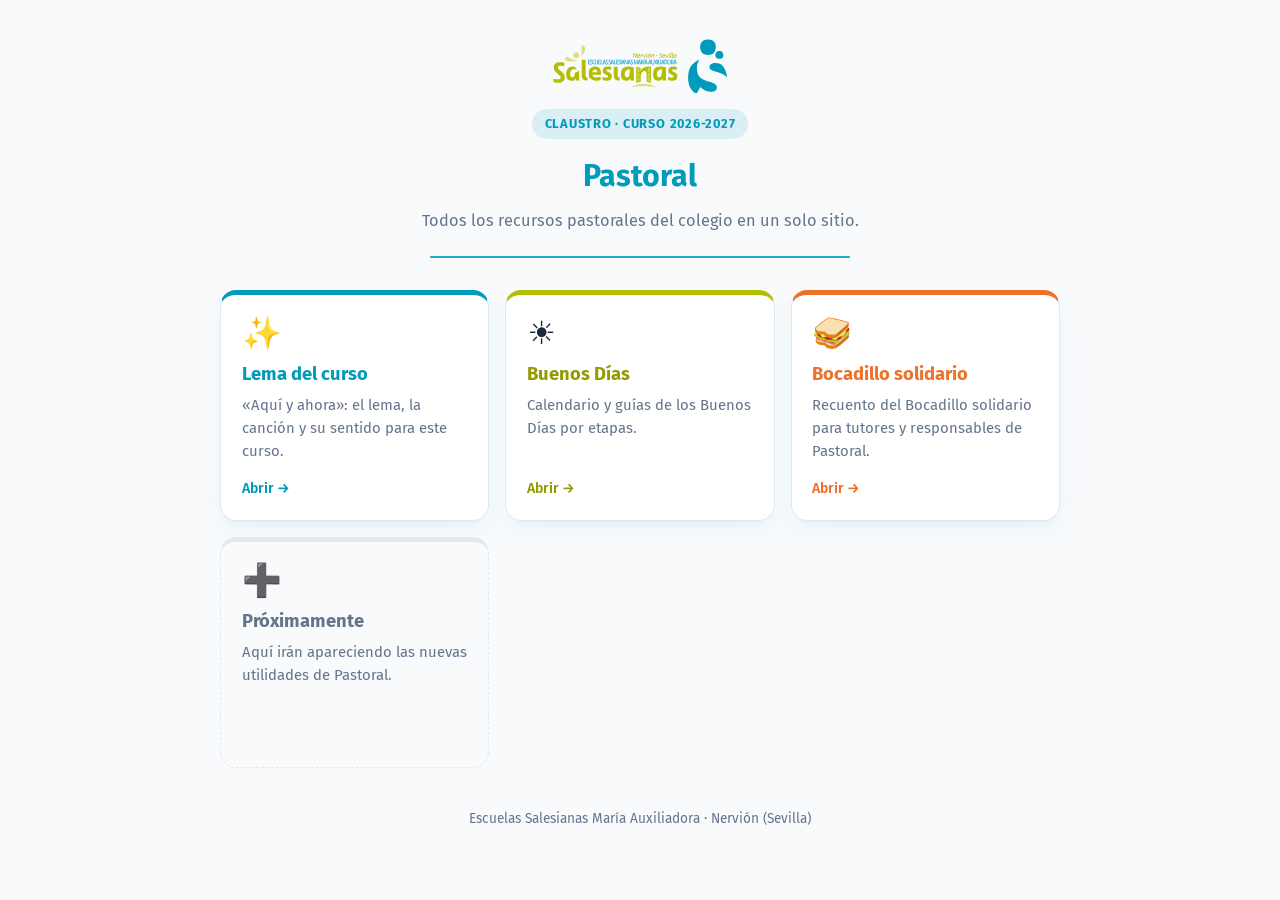
==== commit 8ed454de: "Add files via upload" ====
--- a/index.html
+++ b/index.html
@@ -2,20 +2,26 @@
 <html lang="es">
 <head>
 <meta charset="UTF-8">
-<meta name="viewport" content="width=device-width, initial-scale=1.0">
-<title>Buenos días | Escuelas Salesianas María Auxiliadora · Nervión (Sevilla)</title>
-<meta property="og:title" content="Buenos días | Escuelas Salesianas María Auxiliadora · Nervión (Sevilla)">
+<meta name="viewport" content="width=device-width, initial-scale=1.0, viewport-fit=cover">
+<title>Pastoral Claustro | Salesianas Nervión</title>
+<meta property="og:title" content="Pastoral Claustro | Escuelas Salesianas María Auxiliadora (Nervión - Sevilla)">
 <meta property="og:type" content="website">
-<meta name="description" content="Calendario y guías de Buenos Días para el equipo de Pastoral y el profesorado de Salesianas Nervión">
+<meta property="og:url" content="https://pastoral-claustro.vercel.app/">
+<link rel="canonical" href="https://pastoral-claustro.vercel.app/">
+<meta name="description" content="Recursos pastorales para el claustro de Salesianas Nervión: lema del curso, Buenos Días, Bocadillo solidario y más.">
 
 <!-- PWA: instalable en Android, iOS e iPadOS -->
-<link rel="manifest" href="manifest-profesores.json">
+<link rel="manifest" href="manifest.json">
 <meta name="theme-color" content="#009abb">
-<link rel="apple-touch-icon" href="icon-profesores-180.png">
+<link rel="apple-touch-icon" href="icon-180.png">
 <meta name="apple-mobile-web-app-capable" content="yes">
 <meta name="apple-mobile-web-app-status-bar-style" content="default">
-<meta name="apple-mobile-web-app-title" content="Buenos Días">
-<link rel="icon" href="favicon-profesores.png">
+<meta name="apple-mobile-web-app-title" content="Pastoral">
+<link rel="icon" href="favicon.png">
+
+<link rel="preconnect" href="https://fonts.googleapis.com">
+<link rel="preconnect" href="https://fonts.gstatic.com" crossorigin>
+<link href="https://fonts.googleapis.com/css2?family=Fira+Sans:wght@400;500;600;700&display=swap" rel="stylesheet">
 
 <style>
   :root {
@@ -65,23 +71,18 @@
   }
 
   .wrap {
-    max-width: 1000px;
+    max-width: 880px;
     margin: 0 auto;
     padding: 2.2rem 1.25rem 3.5rem;
-  }
-
-  .narrow {
-    max-width: 760px;
-    margin: 0 auto;
   }
 
   /* CABECERA */
   header.page-head {
     text-align: center;
-    margin-bottom: 1.6rem;
-  }
-
-  .guide-logo {
+    margin-bottom: 2rem;
+  }
+
+  .logo {
     height: 58px;
     width: auto;
     display: block;
@@ -125,1137 +126,279 @@
     border-radius: 999px;
   }
 
-  .section-hr {
-    height: 1px;
-    background: var(--border);
-    width: 100%;
-    max-width: 700px;
-    margin: 1.6rem auto;
-  }
-  .section-hr.wide { max-width: 100%; }
-
-  /* SUBPESTAÑAS (Calendario / Guías) */
-  .subtabs {
+  /* BOTONES DE RECURSOS */
+  .grid {
+    display: grid;
+    grid-template-columns: repeat(auto-fill, minmax(240px, 1fr));
+    grid-auto-rows: 1fr; /* todos los botones con la misma altura */
+    gap: 1rem;
+  }
+
+  .tile {
+    --accent: var(--azul);
     display: flex;
-    gap: 0.6rem;
-    margin: 0 auto 1.8rem;
-    max-width: 420px;
-  }
-
-  .subtab {
+    flex-direction: column;
+    gap: 0.35rem;
+    padding: 1.4rem 1.3rem 1.25rem;
+    background: var(--card);
+    border: 1px solid var(--border);
+    border-top: 5px solid var(--accent);
+    border-radius: var(--radius);
+    box-shadow: var(--shadow);
+    color: var(--text);
+    text-decoration: none;
+    transition: transform 0.15s ease, box-shadow 0.15s ease;
+  }
+  .tile:hover {
+    transform: translateY(-3px);
+    box-shadow: 0 14px 28px -8px rgba(0, 154, 187, 0.22);
+  }
+  .tile:focus-visible { outline: 3px solid var(--accent); outline-offset: 3px; }
+
+  .tile.azul { --accent: var(--azul); }
+  .tile.verde { --accent: var(--verde); }
+  .tile.naranja { --accent: var(--naranja); }
+
+  .tile-icon { font-size: 2rem; line-height: 1; margin-bottom: 0.3rem; }
+
+  .tile-title {
+    font-size: 1.15rem;
+    font-weight: 700;
+    color: var(--accent);
+    margin: 0;
+  }
+  .tile.verde .tile-title { color: var(--verde-oscuro); }
+
+  .tile-desc {
+    color: var(--text-muted);
+    font-size: 0.93rem;
+    margin: 0;
     flex: 1;
-    display: flex;
-    align-items: center;
-    justify-content: center;
-    gap: 0.4rem;
-    padding: 0.65rem 0.8rem;
-    border-radius: 999px;
-    border: 1px solid rgba(0, 154, 187, 0.3);
-    background: #EBF7FA;
-    color: var(--azul);
-    font-family: 'Fira Sans', sans-serif;
+  }
+
+  .tile-go {
+    margin-top: 0.6rem;
+    font-weight: 600;
     font-size: 0.88rem;
-    font-weight: 600;
-    cursor: pointer;
-    transition: all 0.2s ease;
-  }
-  .subtab:hover { background: rgba(0, 154, 187, 0.2); }
-  .subtab.active { background: var(--verde); border-color: var(--verde); color: #fff; }
-
-  .sub-panel { display: none; }
-  .sub-panel.active { display: block; animation: fadeInPanel 0.2s ease; }
-
-  @keyframes fadeInPanel {
-    from { opacity: 0; transform: translateY(4px); }
-    to { opacity: 1; transform: translateY(0); }
-  }
-
-
-  /* ==== CALENDARIO (igual que en la web de familias) ==== */
-  .picker-label {
-    font-weight: 700;
-    color: var(--text);
-    font-size: 0.95rem;
-    margin-bottom: 0.6rem;
-  }
-
-  .calendar-placeholder {
+    color: var(--accent);
+  }
+  .tile.verde .tile-go { color: var(--verde-oscuro); }
+
+  .tile.soon {
+    border-top-color: var(--border);
+    box-shadow: none;
+    background: transparent;
+    border-style: dashed;
+    border-top-style: solid;
+    cursor: default;
+  }
+  .tile.soon:hover { transform: none; box-shadow: none; }
+  .tile.soon .tile-title { color: var(--text-muted); }
+
+  footer {
     text-align: center;
     color: var(--text-muted);
-    padding: 2.5rem 1rem;
-    border: 2px dashed var(--border);
-    border-radius: 16px;
-    margin-top: 1.3rem;
-  }
-  .calendar-placeholder p { margin-top: 0.5rem; font-size: 0.98rem; }
-
-  .calendar-content { display: none; margin-top: 1.3rem; }
-  .calendar-content.visible { display: block; animation: fadeInPanel 0.2s ease; }
-
-  .stages-nav {
-    display: flex;
-    flex-direction: column;
+    font-size: 0.85rem;
+    margin-top: 2.5rem;
+  }
+
+  /* INSTALAR APP */
+  .install {
+    display: none;
+    align-items: center;
     gap: 0.8rem;
-  }
-
-  .stages-main {
-    display: flex;
-    gap: 0.6rem;
-    overflow-x: auto;
-    padding-bottom: 4px;
-    scrollbar-width: none;
-  }
-  .stages-main::-webkit-scrollbar { display: none; }
-
-  .stage-pill {
-    flex: 1;
-    min-width: 130px;
-    padding: 0.75rem 0.8rem;
-    border-radius: var(--radius);
+    max-width: 560px;
+    margin: 0 auto 1.6rem;
+    padding: 0.85rem 1rem;
     background: var(--card);
-    border: 2px solid var(--border);
+    border: 1px solid rgba(0, 154, 187, 0.35);
+    border-radius: 14px;
+    box-shadow: var(--shadow);
+    font-size: 0.92rem;
+  }
+  .install.show { display: flex; }
+  .install img { width: 40px; height: 40px; border-radius: 10px; flex: none; }
+  .install p { margin: 0; flex: 1; color: var(--text-muted); }
+  .install strong { color: var(--text); }
+  .install button {
+    font-family: inherit;
+    font-weight: 700;
+    font-size: 0.88rem;
+    border: 0;
+    border-radius: 999px;
+    padding: 0.55rem 1rem;
+    cursor: pointer;
+  }
+  .install .btn-install { background: var(--azul); color: #fff; }
+  .install .btn-install:hover { background: var(--azul-oscuro); }
+  .install .btn-close {
+    background: transparent;
     color: var(--text-muted);
-    font-family: 'Fira Sans', sans-serif;
-    font-size: 0.95rem;
-    font-weight: 600;
-    cursor: pointer;
-    display: flex;
-    align-items: center;
-    justify-content: center;
-    gap: 0.4rem;
-    transition: all 0.2s ease;
-    text-align: center;
-  }
-  .stage-pill:hover { border-color: var(--azul); color: var(--azul); }
-  .stage-pill.active {
-    background: var(--azul);
-    color: white;
-    border-color: var(--azul);
-    box-shadow: 0 4px 12px rgba(0, 154, 187, 0.3);
-  }
-
-  .substages-container {
-    display: none;
-    gap: 0.5rem;
-    padding-left: 0.2rem;
-    animation: fadeIn 0.25s ease-in-out;
-  }
-  .substages-container.visible { display: flex; }
-
-  @keyframes fadeIn {
-    from { opacity: 0; transform: translateY(-4px); }
-    to { opacity: 1; transform: translateY(0); }
-  }
-
-  .substage-pill {
-    padding: 0.45rem 1rem;
-    border-radius: 999px;
-    background: #EBF7FA;
-    border: 1px solid rgba(0, 154, 187, 0.3);
-    color: var(--azul);
-    font-family: 'Fira Sans', sans-serif;
-    font-size: 0.85rem;
-    font-weight: 600;
-    cursor: pointer;
-    transition: all 0.2s ease;
-  }
-  .substage-pill:hover { background: rgba(0, 154, 187, 0.2); }
-  .substage-pill.active { background: var(--verde); border-color: var(--verde); color: white; }
-
-  .layout-grid {
-    display: grid;
-    grid-template-columns: 1.15fr 1fr;
-    gap: 1.4rem;
-  }
-  @media (max-width: 768px) {
-    .layout-grid { grid-template-columns: 1fr; }
-  }
-
-  .card {
-    background: var(--card);
-    border-radius: var(--radius);
-    padding: 1.4rem;
-    box-shadow: var(--shadow);
-    border: 1px solid var(--border);
-  }
-
-  .cal-header {
-    display: flex;
-    justify-content: space-between;
-    align-items: center;
-    padding-bottom: 0.9rem;
-    border-bottom: 1px solid var(--border);
-    margin-bottom: 1.2rem;
-  }
-
-  .cal-title {
-    font-weight: 700;
-    font-size: 1.15rem;
-    color: var(--azul);
-    text-transform: capitalize;
-  }
-
-  .cal-nav-btn {
-    background: #F1F5F9;
-    border: none;
-    width: 34px;
-    height: 34px;
-    border-radius: 50%;
-    cursor: pointer;
+    padding: 0.4rem 0.5rem;
     font-size: 1.1rem;
-    display: flex;
-    align-items: center;
-    justify-content: center;
-    color: var(--azul);
-    font-weight: 700;
-    transition: 0.2s;
-  }
-  .cal-nav-btn:hover:not(:disabled) { background: #E2E8F0; }
-  .cal-nav-btn:disabled { opacity: 0.3; cursor: not-allowed; }
-
-  .calendar-grid {
-    display: grid;
-    grid-template-columns: repeat(7, 1fr);
-    gap: 6px;
-    text-align: center;
-  }
-
-  .day-name {
-    font-size: 0.75rem;
-    font-weight: 700;
-    color: var(--text-muted);
-    padding-bottom: 6px;
-    text-transform: uppercase;
-  }
-
-  .cal-day {
-    aspect-ratio: 1;
-    display: flex;
-    flex-direction: column;
-    align-items: center;
-    justify-content: center;
-    border-radius: 12px;
-    font-size: 0.9rem;
-    font-weight: 500;
-    cursor: pointer;
-    position: relative;
-    background: var(--bg);
-    transition: all 0.15s ease;
-  }
-  .cal-day:hover:not(.empty):not(.disabled) { background: #E2E8F0; }
-  .cal-day.empty { background: transparent; cursor: default; }
-  .cal-day.disabled { opacity: 0.55; background: #F1F5F9; color: #94A3B8; }
-  .cal-day.today { border: 2px solid var(--azul); font-weight: 700; }
-  .cal-day.selected {
-    background: var(--azul) !important;
-    color: white !important;
-    box-shadow: 0 4px 10px rgba(0, 154, 187, 0.35);
-  }
-  .cal-day.has-content:not(.disabled)::after {
-    content: '';
-    width: 6px;
-    height: 6px;
-    background: var(--naranja);
-    border-radius: 50%;
-    position: absolute;
-    bottom: 5px;
-  }
-  .cal-day.selected.has-content::after { background: white; }
-
-  .detail-card { display: flex; flex-direction: column; justify-content: flex-start; align-self: start; }
-  .detail-actions { margin-top: 1.5rem; }
-
-  .detail-header-divider { padding-bottom: 0.8rem; margin-bottom: 1rem; border-bottom: 1px solid var(--border); }
-  .detail-tags { display: flex; gap: 0.4rem; flex-wrap: wrap; margin-bottom: 0.5rem; }
-  .detail-tag {
-    display: inline-block;
-    background: rgba(0, 154, 187, 0.12);
-    color: var(--azul);
-    font-size: 0.8rem;
-    font-weight: 600;
-    padding: 4px 10px;
-    border-radius: 6px;
-  }
-  .detail-date { font-size: 1.25rem; font-weight: 700; color: var(--text); text-transform: capitalize; }
-  .detail-title { font-size: 1.15rem; color: var(--azul); font-weight: 700; margin-bottom: 0.6rem; }
-  .detail-desc { font-size: 0.95rem; color: var(--text-muted); line-height: 1.55; margin-bottom: 1.5rem; }
-
-  .resource-btn {
-    display: flex;
-    align-items: center;
-    justify-content: center;
-    gap: 0.6rem;
-    background: var(--naranja);
-    color: white;
-    text-decoration: none;
-    padding: 0.85rem 1.2rem;
-    border-radius: 12px;
-    font-family: 'Fira Sans', sans-serif;
-    font-weight: 600;
-    font-size: 0.95rem;
-    box-shadow: 0 4px 12px rgba(238, 113, 42, 0.3);
-    transition: all 0.2s ease;
-    text-align: center;
-  }
-  .resource-btn:hover { background: var(--naranja-hover); transform: translateY(-2px); }
-
-  .extra-links { margin-top: 1.2rem; padding-top: 1rem; border-top: 1px dashed var(--border); display: flex; flex-direction: column; gap: 0.6rem; }
-  .extra-link-item { display: flex; align-items: center; gap: 0.5rem; font-size: 0.9rem; color: var(--azul); text-decoration: none; font-weight: 600; }
-  .extra-link-item:hover { text-decoration: underline; }
-
-  .empty-state { text-align: center; padding: 2.5rem 1rem; color: var(--text-muted); }
-
-
-  /* ==== GUÍAS ==== */
-  .role-tabs {
-    display: flex;
-    gap: 0.6rem;
-    margin: 0 auto 0;
-    max-width: 520px;
-  }
-
-  .role-tab {
-    flex: 1;
-    display: flex;
-    align-items: center;
-    justify-content: center;
-    gap: 0.45rem;
-    padding: 0.75rem 0.8rem;
-    border-radius: 12px;
-    border: 2px solid var(--border);
-    background: var(--card);
-    color: var(--text-muted);
-    font-family: 'Fira Sans', sans-serif;
-    font-size: 0.92rem;
-    font-weight: 600;
-    cursor: pointer;
-    transition: all 0.2s ease;
-  }
-  .role-tab:hover { border-color: var(--azul); color: var(--azul); }
-  .role-tab.active {
-    background: var(--azul);
-    border-color: var(--azul);
-    color: #fff;
-    box-shadow: 0 4px 12px rgba(0, 154, 187, 0.3);
-  }
-
-  .role-panel { display: none; }
-  .role-panel.active { display: block; animation: fadeInPanel 0.2s ease; }
-
-  .role-intro {
-    text-align: center;
-    color: var(--text-muted);
-    font-size: 0.92rem;
-    max-width: 560px;
-    margin: 0.9rem auto 1.6rem;
-  }
-
-  .role-placeholder {
-    text-align: center;
-    color: var(--text-muted);
-    padding: 2.5rem 1rem;
-    border: 2px dashed var(--border);
-    border-radius: 16px;
-    margin: 1.3rem 0;
-  }
-  .role-placeholder p { margin-top: 0.5rem; font-size: 0.98rem; }
-
-  section.step-section {
-    background: var(--card);
-    border: 1px solid var(--border);
-    border-radius: 16px;
-    padding: 1.6rem 1.7rem;
-    margin-bottom: 1.3rem;
-    box-shadow: var(--shadow);
-  }
-
-  section.step-section h2 {
-    display: flex;
-    align-items: center;
-    gap: 0.65rem;
-    font-size: 1.15rem;
-    color: var(--text);
-    margin: 0 0 1rem;
-  }
-
-  .step-num {
-    flex-shrink: 0;
-    width: 30px;
-    height: 30px;
-    border-radius: 50%;
-    background: var(--azul);
-    color: #fff;
-    font-size: 0.95rem;
-    font-weight: 700;
-    display: flex;
-    align-items: center;
-    justify-content: center;
-  }
-
-  section.step-section p { margin: 0 0 0.9rem; }
-  section.step-section p:last-child { margin-bottom: 0; }
-
-  .filename-demo {
-    display: flex;
-    flex-wrap: wrap;
-    gap: 0.5rem;
-    align-items: center;
-    background: var(--bg);
-    border: 1px dashed var(--border);
-    border-radius: 12px;
-    padding: 1rem 1.1rem;
-    font-family: 'Fira Sans', monospace;
-    margin: 1rem 0;
-  }
-
-  .chip { font-weight: 700; padding: 0.25rem 0.6rem; border-radius: 8px; font-size: 0.95rem; }
-  .chip.year { background: rgba(0,154,187,0.14); color: var(--azul-oscuro); }
-  .chip.month { background: rgba(180,190,0,0.18); color: var(--verde-oscuro); }
-  .chip.day { background: rgba(238,113,42,0.16); color: var(--naranja-hover); }
-  .chip.ext { color: var(--text-muted); background: transparent; padding-left: 0.1rem; }
-
-  .demo-caption { width: 100%; font-family: 'Fira Sans', sans-serif; font-size: 0.85rem; color: var(--text-muted); margin-top: 0.3rem; }
-
-  .path-list { list-style: none; margin: 0; padding: 0; display: grid; gap: 0.6rem; }
-  .path-list li {
-    display: flex;
-    flex-wrap: wrap;
-    align-items: center;
-    gap: 0.5rem 0.9rem;
-    background: var(--bg);
-    border: 1px solid var(--border);
-    border-radius: 10px;
-    padding: 0.7rem 0.9rem;
-  }
-  .path-list .stage { font-weight: 700; color: var(--azul-oscuro); min-width: 150px; }
-  .path-list code { font-family: 'Fira Sans', monospace; font-size: 0.88rem; color: var(--text-muted); background: none; flex: 1; }
-  .path-list a.open-link {
-    margin-left: auto;
-    flex-shrink: 0;
-    color: #fff;
-    background: var(--azul);
-    text-decoration: none;
-    font-size: 0.82rem;
-    font-weight: 600;
-    padding: 0.32rem 0.7rem;
-    border-radius: 999px;
-    white-space: nowrap;
-  }
-  .path-list a.open-link:hover { background: var(--azul-oscuro); }
-
-  .flow { display: grid; gap: 0.9rem; }
-  .flow-step { display: flex; gap: 0.9rem; align-items: flex-start; }
-  .flow-step .dot {
-    flex-shrink: 0;
-    width: 28px;
-    height: 28px;
-    border-radius: 50%;
-    background: rgba(0,154,187,0.14);
-    color: var(--azul-oscuro);
-    font-weight: 700;
-    font-size: 0.85rem;
-    display: flex;
-    align-items: center;
-    justify-content: center;
-    margin-top: 0.1rem;
-  }
-  .flow-step strong { color: var(--text); }
-  .flow-step span.detail { color: var(--text-muted); font-size: 0.93rem; display: block; margin-top: 0.15rem; }
-  .flow-connector { width: 2px; background: var(--border); margin-left: 13px; height: 0.6rem; }
-
-  ul.tips { margin: 0; padding-left: 1.2rem; display: grid; gap: 0.6rem; }
-  ul.tips li::marker { color: var(--verde-oscuro); }
-
-  .warning-box {
-    background: rgba(238, 113, 42, 0.08);
-    border: 1px solid rgba(238, 113, 42, 0.3);
-    border-left: 4px solid var(--naranja);
-    border-radius: 10px;
-    padding: 1rem 1.1rem;
-    margin-top: 1rem;
-  }
-  .warning-box strong { color: var(--naranja-hover); }
-
-  .tip-box {
-    background: rgba(180, 190, 0, 0.08);
-    border: 1px solid rgba(180, 190, 0, 0.3);
-    border-left: 4px solid var(--verde);
-    border-radius: 10px;
-    padding: 1rem 1.1rem;
-    margin-top: 1rem;
-  }
-  .tip-box strong { color: var(--verde-oscuro); }
-
-  .contact-box {
-    text-align: center;
-    background: linear-gradient(135deg, rgba(0,154,187,0.08), rgba(180,190,0,0.08));
-    border: 1px solid var(--border);
-    border-radius: 16px;
-    padding: 1.6rem;
-  }
-  .contact-box p { color: var(--text-muted); }
-  .contact-name { font-weight: 700; color: var(--azul); font-size: 1.05rem; }
-
-  footer {
-    text-align: center;
-    font-size: 0.85rem;
-    color: var(--text-muted);
-    padding: 2rem 1rem 0.5rem;
-  }
-
-  @media (max-width: 480px) {
-    .wrap { padding: 1.6rem 1rem 2.5rem; }
+    line-height: 1;
+  }
+
+  /* Tablet: dos columnas */
+  @media (max-width: 760px) {
+    .grid { grid-template-columns: repeat(2, 1fr); }
+  }
+
+  /* Móvil: botones en fila, icono a la izquierda, fáciles de pulsar */
+  @media (max-width: 520px) {
+    .wrap {
+      padding: calc(1.4rem + env(safe-area-inset-top)) max(1rem, env(safe-area-inset-right)) calc(2rem + env(safe-area-inset-bottom)) max(1rem, env(safe-area-inset-left));
+    }
+    header.page-head { margin-bottom: 1.4rem; }
+    .logo { height: 46px; }
     h1 { font-size: 1.55rem; }
-    section.step-section { padding: 1.3rem 1.15rem; }
-    .path-list .stage { min-width: 100%; }
-    .role-tabs, .subtabs { flex-direction: column; }
-    .cal-day { font-size: 0.8rem; }
+    .subtitle { font-size: 0.95rem; }
+    .divider { margin-top: 1.1rem; }
+
+    .grid { grid-template-columns: 1fr; gap: 0.75rem; }
+    .tile {
+      display: grid;
+      grid-template-columns: 2.6rem 1fr auto;
+      grid-template-areas: "icon title go" "icon desc go";
+      column-gap: 0.85rem;
+      row-gap: 0.1rem;
+      align-items: center;
+      align-content: center;
+      padding: 0.95rem 1rem;
+      border-top: 1px solid var(--border);
+      border-left: 5px solid var(--accent);
+    }
+    .tile.soon { border-left-color: var(--border); border-left-style: solid; }
+    .tile:hover { transform: none; }
+    .tile:active { transform: scale(0.98); }
+    .tile-icon { grid-area: icon; font-size: 1.8rem; margin: 0; text-align: center; }
+    .tile-title { grid-area: title; font-size: 1.05rem; }
+    .tile-desc { grid-area: desc; font-size: 0.86rem; line-height: 1.4; }
+    .tile-go { grid-area: go; margin: 0; font-size: 0; }
+    .tile-go::after { content: '›'; font-size: 1.7rem; line-height: 1; }
+
+    .install { font-size: 0.86rem; }
+    footer { margin-top: 2rem; }
   }
 </style>
-
-<link rel="preconnect" href="https://fonts.googleapis.com">
-<link rel="preconnect" href="https://fonts.gstatic.com" crossorigin>
-<link href="https://fonts.googleapis.com/css2?family=Fira+Sans:wght@400;500;600;700&display=swap" rel="stylesheet">
 </head>
 <body>
 
 <div class="wrap">
 
   <header class="page-head">
-    <svg class="guide-logo" viewBox="160 635 670 215" xmlns="http://www.w3.org/2000/svg">
-      <defs>
-        <style>
-          .st0 { fill: #b4be00; }
-          .st1 { fill: #cfd150; }
-          .st2 { fill: #009abb; }
-          .st3 { fill: #dedd83; }
-        </style>
-      </defs>
-      <path class="st0" d="M278.2,785.9c0,11.9,5.7,17.8,17.2,17.8s3.4,0,4.4-.2v-11.7c-.7.1-1.7.2-3,.2-2.9,0-4.2-2.2-4.2-6.5v-58.5h-14.5v59h0Z"/>
-      <path class="st0" d="M259.1,766.7c0-11.5-9.3-14.7-13-14.7-16.4,0-25.9,10.1-25.9,28.6s7.6,23.8,19.1,23.8,11.9-3.1,15.2-9.3c.3,2.4.7,5.2,1.3,8.2h13.5c-.7-3.7-1.1-11.8-1.1-24.2v-13.5c-3.9,4.6-9.1,8-15.2,9.5-1.7,14-5.8,17-10,17s-8.4-4.1-8.4-12.5,4.8-17.7,12.8-17.7,11.9,1.6,11.9,4.6"/>
-      <path class="st0" d="M335.9,773h-18.2c.8-6.9,4.2-10.2,10.2-10.2s8,4,8,10.2M349.6,782.3v-6c0-15.7-7.6-24.3-21.4-24.3s-23.9,8.3-23.9,24.8,2.6,15.8,7.8,20.6c5.2,4.8,11.9,7.1,20.2,7.1s11.5-1,16.1-2.7v-11.8c-5.7,1.6-11.1,2.4-16.2,2.4-7.8,0-12.5-3.4-14-10h31.4,0Z"/>
-      <path class="st0" d="M369.9,766.8c0-2.4,2.1-3.6,6.4-3.6s8.1.5,11.3,1.6v-11.1c-3.5-1.2-7.7-1.7-12.5-1.7-13.1,0-18.7,4.5-18.7,14.2s.8,7.9,2.6,10.1c1.8,2.2,5.1,4.3,9.8,6.4,6,2.8,7.6,4.3,7.6,6.4s-3.5,4.1-8,4.1-8.1-.7-12.8-2.2v11.2c3.9,1.4,8.9,2.1,15.1,2.1,12.9,0,19.3-5.2,19.3-15.5s-.8-8-3.3-10.4c-2.4-2.4-3.8-3.2-7.9-5.3-6.8-3.8-9.1-4.2-9.1-6.4"/>
-      <path class="st0" d="M397.6,785.9c0,11.9,5.7,17.8,17.2,17.8s3.4,0,4.4-.2v-11.7c-.7.1-1.7.2-3,.2-2.9,0-4.2-2.2-4.2-6.5v-33.1h-14.5v33.5h0Z"/>
-      <path class="st0" d="M457.4,763.9c-.5,23.9-5.6,28.4-10.8,28.4s-8.4-4.1-8.4-12.5,4.8-16.5,12.8-16.5,4.1.2,6.4.5M473,803.4c-.7-3.7-1.1-11.8-1.1-24.2v-23.6c-2.5-1.2-5.9-2-10.2-2.6-4.2-.6-8.1-1-11.8-1-16.5,0-25.9,10.1-25.9,28.6s7.6,23.8,19.1,23.8,11.9-3.1,15.2-9.3c.3,2.4.7,5.2,1.3,8.2h13.5,0Z"/>
-      <path class="st0" d="M577.1,763.9c-.5,23.9-5.6,28.4-10.8,28.4s-8.4-4.1-8.4-12.5,4.8-16.5,12.8-16.5,4.1.2,6.4.5M592.6,803.4c-.7-3.7-1.1-11.8-1.1-24.2v-23.6c-2.5-1.2-5.9-2-10.2-2.6-4.2-.6-8.1-1-11.8-1-16.5,0-25.9,10.1-25.9,28.6s7.6,23.8,19.1,23.8,11.9-3.1,15.2-9.3c.3,2.4.7,5.2,1.3,8.2h13.5,0Z"/>
-      <path class="st0" d="M614,766.8c0-2.4,2.1-3.6,6.4-3.6s8.1.5,11.3,1.6v-11.1c-3.5-1.2-7.7-1.7-12.5-1.7-13.1,0-18.7,4.5-18.7,14.2s.8,7.9,2.6,10.1c1.8,2.2,5.1,4.3,9.8,6.4,6,2.8,7.6,4.3,7.6,6.4s-3.5,4.1-8,4.1-8.1-.7-12.8-2.2v11.2c3.9,1.4,8.9,2.1,15.1,2.1,12.9,0,19.3-5.2,19.3-15.5s-.8-8-3.3-10.4c-2.4-2.4-3.8-3.2-7.9-5.3-6.8-3.8-9.1-4.2-9.1-6.4"/>
-      <path class="st3" d="M261.2,726.4s-15.6,1.9-23.5-3.4c-10.5-7.1-18.5-7.6-20.5-4-2.8,5,1.3,12.5,9.8,13.6,8.5,1.1,14.4.2,20.9-1.4,5.8-1.4,13.4-4.8,13.4-4.8"/>
-      <path class="st3" d="M274.3,714.6s3.5-11.3,3.5-20.8c0-12.4-4.2-15.8,2.2-19.6,4.9-2.9,11.4,4,11,12.6-.3,8.5-4.4,14.8-8.9,19.8-4.7,5.2-7.9,8-7.9,8"/>
-      <path class="st3" d="M257.8,720.8c6.1,0,11-4.9,11-11s-4.9-11-11-11-11,4.9-11,11,4.9,11,11,11"/>
-      <path class="st0" d="M497.5,802.7c0-10.7.1-22.6,4.2-28.5,4.2-5.9,8.1-6,11.3-6s6.7,3.6,6.7,9.3v31.1l16,3.8v-59.9s-30.5-4.7-38.4,17.6v-13.8l-16.6-3.8v59.9l16.6-3.8v-5.9h0Z"/>
-      <polygon class="st1" points="484.3 757.3 493.4 758.9 493.4 772.6 484.3 772 484.3 757.3"/>
-      <polygon class="st1" points="484.3 792.6 493.4 791.9 493.4 805.7 484.3 807.3 484.3 792.6"/>
-      <polygon class="st1" points="484.3 774.9 493.4 775.4 493.4 789.2 484.3 789.6 484.3 774.9"/>
-      <polygon class="st1" points="532.4 755.9 523.3 757.5 523.3 772.6 532.4 772 532.4 755.9"/>
-      <polygon class="st1" points="532.4 792.6 523.3 791.9 523.3 805.7 532.4 807.3 532.4 792.6"/>
-      <polygon class="st1" points="532.4 774.9 523.3 775.4 523.3 789.2 532.4 789.6 532.4 774.9"/>
-      <path class="st0" d="M190.7,812.2c-6.5,0-12.1-.7-17.2-2.2l-.5-.2v-13.2l.9.2c5.2,1.4,10.7,2.2,16.3,2.2s9.5-1,9.5-7.4-.7-3.4-2.1-4.9c-1.6-1.8-4.6-4.5-9.4-8.5-5.4-4.4-9-8.1-11.1-11.2-2.1-3.3-3.1-7.1-3.1-11.4,0-13.1,7.9-20,22.8-20s10.9.7,15.9,2.1l.5.2v13.1l-1-.4c-3.5-1.3-8.1-2-13.6-2s-9.3.8-9.3,6.4.6,3.4,1.7,4.9c.8,1,3.2,3.3,9.5,8.6,2.8,2.3,4.8,4.1,6,5.2,1.2,1.1,2.5,2.6,4.3,4.8,3.1,3.6,4.3,7.2,4.3,12.5,0,13.6-8.8,21.4-24.2,21.4"/>
-      <path class="st3" d="M556.4,830c-13.8-9.1-30.2-14.5-48-14.5s-34.2,5.3-48,14.5c15.5-3.4,31.5-5.2,48-5.2s32.5,1.8,48,5.2"/>
-      <path class="st2" d="M747.6,651.5c-20.4,0-28.2,12.9-28.7,26.7-.4,13.8,6.1,30.8,29.1,30.8s28.2-15.5,29.1-28.7c.9-11.4-3.5-28.7-29.5-28.7"/>
-      <path class="st2" d="M790.1,723.5c-10.4,0-14.4-6.6-14.6-13.6s3.1-15.7,14.8-15.7,14.4,7.9,14.8,14.6c.4,5.8-1.8,14.6-15,14.6"/>
-      <path class="st2" d="M773,738.7c-8.2.7-19.3,4.8-19.3,14.5s12.2,14,20,16.5l11.5,3.5c13.8,4.1,25.9,9.9,33.6,19.4-.6-16.2-6.2-30.9-15.6-43-5.5-7.1-17.7-11.9-30.2-10.8"/>
-      <path class="st2" d="M706.9,759.1c0-12.3,3.1-23.1,8.6-32-2.5.8-5,1.8-7.5,2.9-9,5-16.9,11.9-23.1,20.1-6.7,10.5-10.8,24.7-10.8,44,0,30.7,13,49.5,31.4,59.3l13.8-26c11.2,9.9,24.6,17.9,40,17.9s21.8-5.3,21.8-17.5-17.7-17-27.3-19.8c-28.2-8-46.8-15.4-46.8-49"/>
-      <g>
-        <path class="st0" d="M470.5,718.8h-2.3l3-17.3h2.6l5,11.5c.4,1.2.7,1.9.7,2.1,0-.5.1-1.4.4-2.8l1.9-10.8h2.4l-3,17.3h-2.6l-5-11.5c-.4-1.1-.7-1.8-.8-2.4,0,.6-.2,1.5-.4,2.5l-2,11.3h0Z"/>
-        <path class="st0" d="M495.5,712.5l-.2,1.1h-8.3c-.1,2.3,1.1,3.4,3.5,3.4s2.6-.2,4.1-.6l-.4,2c-1.2.4-2.5.7-4,.7-4.1,0-6.2-2.2-5.5-6.4.7-3.9,3.1-5.9,6.7-5.9s4.8,2,4.1,5.7h0ZM487.2,711.9h5.9c.3-2-.4-3.2-2.2-3.2s-3.2,1.1-3.8,3.2h0Z"/>
-        <path class="st0" d="M499.1,718.8h-2.5l2.1-11.8h2.4l-.6,4c1.4-2.9,3-4.3,5-4.3s.8,0,1,0l-.4,2.3c-.3,0-.6,0-.9,0-2.5,0-4.8,2.9-5.9,9v.7q-.1,0-.1,0Z"/>
-        <path class="st0" d="M511.5,718.8h-2.6l-2.4-11.8h2.7l1.4,9.3,4.7-9.3h2.7l-6.6,11.8h0Z"/>
-        <path class="st0" d="M519.5,707h2.5l-1.5,8.3c-.2,1.1,0,1.6.8,1.6s.5,0,.7,0l-.4,2c-.4,0-.7,0-.9,0-2.5,0-3.2-1.2-2.8-3.6l1.5-8.3h0ZM520.4,701.5h2.5l-.5,2.6h-2.5l.5-2.6Z"/>
-        <path class="st0" d="M530.5,706.8c3.6,0,5.4,2.1,4.7,6.1-.7,4.2-3.3,6.2-6.9,6.2s-5.4-2-4.7-6.2c.7-4,3.3-6.1,6.8-6.1h0ZM530.2,708.8c-2,0-3.5,1.4-4,4.1s.5,4.2,2.5,4.2,3.5-1.5,4-4.2c.5-2.7-.5-4.1-2.5-4.1h0ZM532.6,701.5h2.8l-3.7,3.9h-1.9l2.9-3.9h0Z"/>
-        <path class="st0" d="M538.9,718.8h-2.5l2.1-11.8h2.4l-.6,3.6c1.4-2.5,3.2-3.8,5.5-3.8s3.1,1.4,2.6,4l-1.4,8h-2.5l1.3-7.2c.3-2,0-2.7-1.1-2.7s-2.4.9-3.4,2.7c-1,1.8-1.7,3.9-2.2,6.2l-.2,1h0Z"/>
-        <path class="st0" d="M558.7,709.7c.3.3.5.8.5,1.3s-.2,1.1-.6,1.6-.9.7-1.5.7-1-.2-1.3-.5c-.3-.3-.5-.8-.5-1.3s.2-1.1.6-1.5.9-.7,1.5-.7,1,.2,1.3.5h0Z"/>
-        <path class="st0" d="M570.7,706.9c.3.4,1.1,1.2,2.4,2.2,1.2,1,2,1.9,2.5,2.7.5.7.6,1.6.4,2.6-.5,3-2.8,4.6-6.4,4.6s-2.9-.2-4.2-.5l.4-2.1c1.3.4,2.7.6,4.2.6,2.1,0,3.3-.8,3.6-2.4,0-.6,0-1.1-.4-1.6s-1.1-1.2-2.2-2.1c-1.3-1.1-2.2-2-2.6-2.7-.5-.8-.6-1.6-.4-2.6.5-2.7,2.5-4.2,6-4.2s2.7.2,3.9.5l-.3,2c-1.2-.3-2.5-.5-3.7-.5-2,0-3.1.7-3.4,2.1,0,.6,0,1.1.3,1.5h0Z"/>
-        <path class="st0" d="M588.4,712.5l-.2,1.1h-8.3c-.1,2.3,1.1,3.4,3.5,3.4s2.6-.2,4.1-.6l-.4,2c-1.2.4-2.5.7-4,.7-4.1,0-6.2-2.2-5.5-6.4.7-3.9,3.1-5.9,6.7-5.9s4.8,2,4.2,5.7h0ZM580.2,711.9h5.9c.3-2-.4-3.2-2.2-3.2s-3.2,1.1-3.8,3.2Z"/>
-        <path class="st0" d="M595.2,718.8h-2.6l-2.4-11.8h2.7l1.4,9.3,4.7-9.3h2.7l-6.6,11.8h0Z"/>
-        <path class="st0" d="M603.2,707h2.5l-1.5,8.3c-.2,1.1,0,1.6.8,1.6s.5,0,.7,0l-.4,2c-.4,0-.7,0-.9,0-2.5,0-3.2-1.2-2.8-3.6l1.5-8.3h0ZM604.1,701.5h2.5l-.5,2.6h-2.5l.5-2.6Z"/>
-        <path class="st0" d="M610.2,700.3h2.5l-2.6,15c-.2,1.1,0,1.6.8,1.6s.5,0,.7,0l-.4,2c-.4,0-.7,0-.9,0-2.5,0-3.2-1.2-2.8-3.6l2.7-15Z"/>
-        <path class="st0" d="M616.1,700.3h2.5l-2.7,15c-.2,1.1,0,1.6.8,1.6s.5,0,.7,0l-.4,2c-.4,0-.7,0-.9,0-2.5,0-3.2-1.2-2.8-3.6l2.7-15h0Z"/>
-        <path class="st0" d="M627.1,718.8c0-1,0-1.8,0-2.5-1.1,1.8-2.7,2.8-4.6,2.8-2.8,0-4.3-1.7-3.6-5.6.8-4.4,3.4-6.7,7.5-6.7s3.5.2,4.7.8v.4c0,0,0,0,0,0l-1,5.7c-.4,2.4-.7,4.1-.6,5.2h-2.4ZM626.1,715.5c.9-1.1,1.7-3.3,2.3-6.6-.7-.2-1.5-.2-2.2-.2-2.5,0-4.1,1.5-4.7,4.6-.4,2.4.2,3.6,2,3.6s1.6-.3,2.5-1.4h0Z"/>
-      </g>
-      <g>
-        <path class="st2" d="M310.2,727.2v1.8h-6v5.5h5v1.8h-5v5.6h6v1.8h-8.1v-16.6h8.1Z"/>
-        <path class="st2" d="M312.8,732.5c.4.5,1.2,1.2,2.4,2.2,1.2,1,2,1.8,2.5,2.6s.8,1.5.8,2.5c0,2.8-1.7,4.3-4.8,4.3s-2.5-.2-3.7-.5v-1.8c1.3.4,2.5.5,3.6.5,1.9,0,2.8-.8,2.8-2.5s-.2-1.1-.6-1.7c-.4-.5-1.1-1.2-2.2-2.1-1.3-1.1-2.2-1.9-2.7-2.7-.5-.7-.8-1.6-.8-2.5,0-2.5,1.5-3.9,4.5-3.9s2.4.2,3.4.5v1.8c-1.1-.4-2.2-.5-3.2-.5-1.8,0-2.6.7-2.6,2.2s.2,1.1.5,1.5h0Z"/>
-        <path class="st2" d="M327,729c-.5-.1-1.2-.2-2.1-.2-2.9,0-4.5,2.1-4.5,5.7s.7,4,2,5.5c1.4,1.5,3.1,2.2,5.1,2.2v1.8c-2.6,0-4.9-.9-6.7-2.7-1.8-1.8-2.7-4.1-2.7-6.9s.6-4.1,1.7-5.5c1.1-1.3,2.8-2,4.9-2s1.7,0,2.2.2v1.8Z"/>
-        <path class="st2" d="M327.6,727.2h2.2v10.4c0,3,1.3,4.5,3.2,4.5s3.2-1.5,3.2-4.5v-10.4h2.2v10.4c0,4.3-2.1,6.4-5.4,6.4s-5.5-2.1-5.5-6.4v-10.4Z"/>
-        <path class="st2" d="M347.9,727.2v1.8h-6v5.5h5v1.8h-5v5.6h6v1.8h-8.1v-16.6h8.1Z"/>
-        <path class="st2" d="M356.7,742v1.8h-8.1v-16.6h2.1v14.8h6.1Z"/>
-        <path class="st2" d="M360.2,727.2h2.6l5,16.6h-2.2l-1.2-4.3h-5.5l-1.2,4.3h-2.2l4.7-16.6h0ZM361,731.4l-1.7,6.3h4.5l-1.8-6.3c0,0-.2-.8-.5-2.2l-.2,1-.3,1.2h0Z"/>
-        <path class="st2" d="M369.7,732.5c.4.5,1.2,1.2,2.4,2.2,1.2,1,2,1.8,2.5,2.6s.8,1.5.8,2.5c0,2.8-1.7,4.3-4.8,4.3s-2.5-.2-3.7-.5v-1.8c1.3.4,2.5.5,3.6.5,1.9,0,2.8-.8,2.8-2.5s-.2-1.1-.6-1.7c-.4-.5-1.1-1.2-2.2-2.1-1.3-1.1-2.2-1.9-2.7-2.7-.5-.7-.8-1.6-.8-2.5,0-2.5,1.5-3.9,4.5-3.9s2.4.2,3.4.5v1.8c-1.1-.4-2.2-.5-3.2-.5-1.8,0-2.6.7-2.6,2.2s.2,1.1.5,1.5h0Z"/>
-        <path class="st2" d="M380.8,732.5c.4.5,1.2,1.2,2.4,2.2,1.2,1,2,1.8,2.5,2.6s.8,1.5.8,2.5c0,2.8-1.7,4.3-4.8,4.3s-2.5-.2-3.7-.5v-1.8c1.3.4,2.5.5,3.6.5,1.9,0,2.8-.8,2.8-2.5s-.2-1.1-.6-1.7c-.4-.5-1.1-1.2-2.2-2.1-1.3-1.1-2.2-1.9-2.7-2.7-.5-.7-.8-1.6-.8-2.5,0-2.5,1.5-3.9,4.5-3.9s2.4.2,3.4.5v1.8c-1.1-.4-2.2-.5-3.2-.5-1.8,0-2.6.7-2.6,2.2s.2,1.1.5,1.5h0Z"/>
-        <path class="st2" d="M390.4,727.2h2.6l5,16.6h-2.2l-1.2-4.3h-5.5l-1.2,4.3h-2.2l4.7-16.6h0ZM391.2,731.4l-1.7,6.3h4.5l-1.8-6.3c0,0-.2-.8-.5-2.2l-.2,1-.3,1.2h0Z"/>
-        <path class="st2" d="M406.1,742v1.8h-8.1v-16.6h2.1v14.8h6.1Z"/>
-        <path class="st2" d="M414.3,727.2v1.8h-6v5.5h5v1.8h-5v5.6h6v1.8h-8.1v-16.6h8.1Z"/>
-        <path class="st2" d="M416.9,732.5c.4.5,1.2,1.2,2.4,2.2,1.2,1,2,1.8,2.5,2.6s.8,1.5.8,2.5c0,2.8-1.7,4.3-4.8,4.3s-2.5-.2-3.7-.5v-1.8c1.3.4,2.5.5,3.6.5,1.9,0,2.8-.8,2.8-2.5s-.2-1.1-.6-1.7c-.4-.5-1.1-1.2-2.2-2.1-1.3-1.1-2.2-1.9-2.7-2.7-.5-.7-.8-1.6-.8-2.5,0-2.5,1.5-3.9,4.5-3.9s2.4.2,3.4.5v1.8c-1.1-.4-2.2-.5-3.2-.5-1.8,0-2.6.7-2.6,2.2s.2,1.1.5,1.5h0Z"/>
-        <path class="st2" d="M425.2,743.8h-2.1v-16.6h2.1v16.6Z"/>
-        <path class="st2" d="M430,727.2h2.6l5,16.6h-2.2l-1.2-4.3h-5.5l-1.2,4.3h-2.2l4.7-16.6h0ZM430.8,731.4l-1.7,6.3h4.5l-1.8-6.3c0,0-.2-.8-.5-2.2l-.2,1-.3,1.2h0Z"/>
-        <path class="st2" d="M439.5,743.8h-1.9v-16.6h2.2l6.2,11.5c.5.9.8,1.6,1,2,0-.5-.1-1.4-.1-2.8v-10.7h1.9v16.6h-2.2l-6.1-11.4c-.6-1.1-.9-1.9-1-2.2,0,.7.1,1.5.1,2.4v11.3h0Z"/>
-        <path class="st2" d="M453.5,727.2h2.6l5,16.6h-2.2l-1.2-4.3h-5.5l-1.2,4.3h-2.2l4.7-16.6h0ZM454.3,731.4l-1.7,6.3h4.5l-1.8-6.3c0,0-.2-.8-.5-2.2l-.2,1-.3,1.2h0Z"/>
-        <path class="st2" d="M463,732.5c.4.5,1.2,1.2,2.4,2.2,1.2,1,2,1.8,2.5,2.6s.8,1.5.8,2.5c0,2.8-1.7,4.3-4.8,4.3s-2.5-.2-3.7-.5v-1.8c1.3.4,2.5.5,3.6.5,1.9,0,2.8-.8,2.8-2.5s-.2-1.1-.6-1.7c-.4-.5-1.1-1.2-2.2-2.1-1.3-1.1-2.2-1.9-2.7-2.7-.5-.7-.8-1.6-.8-2.5,0-2.5,1.5-3.9,4.5-3.9s2.4.2,3.4.5v1.8c-1.1-.4-2.2-.5-3.2-.5-1.8,0-2.6.7-2.6,2.2s.2,1.1.5,1.5h0Z"/>
-        <path class="st2" d="M480.2,743.8h-1.8l-3.1-9.6c-.4-1.1-.7-2.2-1-3.4v.8c0,.4,0,.7,0,.9,0,.5,0,1.1,0,1.8l-.4,9.5h-2l.8-16.6h2.1l4.6,14,4.6-14h2.1l.8,16.6h-2l-.4-9.5c0-.3,0-.8,0-1.5s0-1.7,0-2.1c-.3,1.1-.7,2.3-1,3.4l-3.1,9.6Z"/>
-        <path class="st2" d="M491.2,727.2h2.6l5,16.6h-2.2l-1.2-4.3h-5.5l-1.2,4.3h-2.2l4.7-16.6h0ZM492,731.4l-1.7,6.3h4.5l-1.8-6.3c0,0-.2-.8-.5-2.2l-.2,1-.3,1.2h0Z"/>
-        <path class="st2" d="M501.3,743.8h-2.1v-14.8h-1.5v-1.8h2.7c2.7,0,4.6.5,5.8,1.5,1.2,1,1.8,2.2,1.8,3.8,0,2.2-.9,3.9-2.8,4.9l3.4,6.4h-2.3l-2.9-5.6c-.7.2-1.4.3-2.1.3v5.3h0ZM501.3,729v7.8c2.9-.2,4.5-1.8,4.5-4.2s-1.5-3.4-4.5-3.6Z"/>
-        <path class="st2" d="M511,743.8h-2.1v-16.6h2.1v16.6ZM511.2,722.1h2.3l-2.6,3.7h-1.6l1.9-3.7h0Z"/>
-        <path class="st2" d="M516.2,727.2h2.6l5,16.6h-2.2l-1.2-4.3h-5.5l-1.2,4.3h-2.2l4.7-16.6h0ZM517,731.4l-1.7,6.3h4.5l-1.8-6.3c0,0-.2-.8-.5-2.2l-.2,1-.3,1.2h0Z"/>
-        <path class="st2" d="M530.2,727.2h2.6l5,16.6h-2.2l-1.2-4.3h-5.5l-1.2,4.3h-2.2l4.7-16.6h0ZM531,731.4l-1.7,6.3h4.5l-1.8-6.3c0,0-.2-.8-.5-2.2l-.2,1-.3,1.2h0Z"/>
-        <path class="st2" d="M537.5,727.2h2.2v10.4c0,3,1.3,4.5,3.2,4.5s3.2-1.5,3.2-4.5v-10.4h2.2v10.4c0,4.3-2.1,6.4-5.4,6.4s-5.5-2.1-5.5-6.4v-10.4Z"/>
-        <path class="st2" d="M548.4,727.2h2.2l3.3,6.4,3.3-6.4h2.2l-4.4,7.9,4.8,8.7h-2.2l-3.7-7-3.7,7h-2.2l4.8-8.7-4.4-7.9h0Z"/>
-        <path class="st2" d="M561.8,743.8h-2.1v-16.6h2.1v16.6Z"/>
-        <path class="st2" d="M571.4,742v1.8h-8.1v-16.6h2.1v14.8h6Z"/>
-        <path class="st2" d="M573.6,743.8h-2.1v-16.6h2.1v16.6Z"/>
-        <path class="st2" d="M578.4,727.2h2.6l5,16.6h-2.2l-1.2-4.3h-5.5l-1.2,4.3h-2.2l4.7-16.6h0ZM579.2,731.4l-1.7,6.3h4.5l-1.8-6.3c0,0-.2-.8-.5-2.2l-.2,1-.3,1.2h0Z"/>
-        <path class="st2" d="M586.5,743.8v-14.8h-1.6v-1.8h2.9c6.2,0,9.3,2.4,9.3,7.2s-.8,5-2.6,6.7-4,2.6-7,2.6h-1.1,0ZM588.6,729v13c1.8,0,3.4-.7,4.5-2.1,1.2-1.5,1.8-3.2,1.8-5.3,0-3.6-1.8-5.3-6.3-5.5h0Z"/>
-        <path class="st2" d="M603.4,727c2,0,3.5.7,4.6,2.2,1.2,1.5,1.7,3.6,1.7,6.3s-.6,4.9-1.7,6.3c-1.1,1.5-2.7,2.2-4.6,2.2s-3.5-.7-4.7-2.2c-1.1-1.5-1.7-3.6-1.7-6.3s.6-4.9,1.7-6.3c1.2-1.5,2.7-2.2,4.7-2.2ZM607.5,735.5c0-4.3-1.6-6.7-4.2-6.7s-4.2,2.4-4.2,6.7,1.6,6.7,4.2,6.7,4.2-2.4,4.2-6.7Z"/>
-        <path class="st2" d="M613,743.8h-2.1v-14.8h-1.5v-1.8h2.7c2.7,0,4.6.5,5.8,1.5,1.2,1,1.8,2.2,1.8,3.8,0,2.2-.9,3.9-2.8,4.9l3.4,6.4h-2.3l-2.9-5.6c-.7.2-1.4.3-2.1.3v5.3h0ZM613,729v7.8c2.9-.2,4.5-1.8,4.5-4.2s-1.5-3.4-4.5-3.6Z"/>
-        <path class="st2" d="M624,727.2h2.6l5,16.6h-2.2l-1.2-4.3h-5.5l-1.2,4.3h-2.2l4.7-16.6h0ZM624.8,731.4l-1.7,6.3h4.5l-1.8-6.3c0,0-.2-.8-.5-2.2l-.2,1-.3,1.2h0Z"/>
-      </g>
-    </svg>
-    <span class="eyebrow">Equipo de Pastoral · Nervión</span>
-    <h1>Buenos Días</h1>
-    <p class="subtitle">Calendario y guías para el profesorado</p>
+    <img class="logo" src="logo.svg" alt="Salesianas Nervión">
+    <span class="eyebrow">Claustro · Curso 2026-2027</span>
+    <h1>Pastoral</h1>
+    <p class="subtitle">Todos los recursos pastorales del colegio en un solo sitio.</p>
     <div class="divider"></div>
   </header>
 
-  <div id="section-buenosdias">
-
-    <div class="subtabs">
-      <button class="subtab active" id="subtab-calendario" onclick="showSub('calendario', this)">📅 Calendario</button>
-      <button class="subtab" id="subtab-guias" onclick="showSub('guias', this)">📘 Guías</button>
-    </div>
-
-    <div class="section-hr"></div>
-
-    <!-- ============ CALENDARIO ============ -->
-    <div class="sub-panel active" id="sub-calendario">
-
-      <p class="picker-label">Selecciona tu etapa:</p>
-      <div class="stages-nav">
-        <div class="stages-main">
-          <button class="stage-pill" onclick="selectMainStage('Infantil', this)">👶 1. Infantil</button>
-          <button class="stage-pill" onclick="selectMainStage('Primaria', this)">🎒 2. Primaria</button>
-          <button class="stage-pill" onclick="selectMainStage('ESO y Bachillerato', this)">📖 3. ESO y Bachillerato</button>
-          <button class="stage-pill" onclick="selectMainStage('CCFF', this)">🎓 4. CCFF</button>
-        </div>
-        <div class="substages-container" id="primariaSubstages">
-          <button class="substage-pill active" onclick="selectSubStage('1º-3º EPO', this)">1º - 2º - 3º EPO</button>
-          <button class="substage-pill" onclick="selectSubStage('4º-6º EPO', this)">4º - 5º - 6º EPO</button>
-        </div>
-      </div>
-
-      <div class="calendar-placeholder" id="calendar-placeholder">
-        <span style="font-size: 1.6rem;">👆</span>
-        <p>Elige una etapa arriba para ver su calendario.</p>
-      </div>
-
-      <div class="calendar-content" id="calendar-content">
-        <div class="layout-grid">
-          <div class="card">
-            <div class="cal-header">
-              <button class="cal-nav-btn" onclick="changeMonth(-1)">‹</button>
-              <div class="cal-title" id="calMonthTitle"></div>
-              <button class="cal-nav-btn" id="nextMonthBtn" onclick="changeMonth(1)">›</button>
-            </div>
-            <div class="calendar-grid" id="calendarGrid"></div>
-          </div>
-          <div class="card detail-card" id="detailPanel"></div>
-        </div>
-      </div>
-    </div>
-
-    <!-- ============ GUÍAS ============ -->
-    <div class="sub-panel" id="sub-guias">
-      <div class="narrow">
-
-      <div class="role-tabs">
-        <button class="role-tab" id="tab-responsables" onclick="showRole('responsables', this)">🗂️ Responsables de Pastoral</button>
-        <button class="role-tab" id="tab-profesorado" onclick="showRole('profesorado', this)">🧑‍🏫 Profesorado (elaboración)</button>
-      </div>
-
-      <div class="role-placeholder" id="role-placeholder">
-        <span style="font-size: 1.6rem;">👆</span>
-        <p>Elige arriba cuál es tu papel para ver los pasos que te corresponden.</p>
-      </div>
-
-      <div class="role-panel" id="panel-responsables">
-      <p class="role-intro">Para quien sube ya el PDF definitivo a "0 - Web" y hace que aparezca en la web pública.</p>
-
-      <section class="step-section">
-        <h2><span class="step-num">1</span> Nombra el archivo con la fecha</h2>
-        <p>El PDF del "Buenos días" se llama <strong>solo con la fecha</strong>, en formato <code>AAAAMMDD</code>, y termina en <code>.pdf</code>. Nada de títulos, guiones bajos ni texto añadido.</p>
-        <div class="filename-demo">
-          <span class="chip year">2026</span><span class="chip month">09</span><span class="chip day">16</span><span class="chip ext">.pdf</span>
-          <span class="demo-caption">Ejemplo: el Buenos Días del 16 de septiembre de 2026 se llama <code>20260916.pdf</code></span>
-        </div>
-      </section>
-
-      <section class="step-section">
-        <h2><span class="step-num">2</span> Súbelo a la carpeta de tu etapa</h2>
-        <p>Cada etapa tiene su propia carpeta de origen. Dentro de la vuestra, entra en <strong>Pastoral → BBDD → 0 - Web</strong> y deja ahí el PDF. Si tienes dudas de cuál es tu carpeta, pulsa "Abrir carpeta":</p>
-        <ul class="path-list">
-          <li><span class="stage">👶 Infantil</span><code>Infantil / Pastoral / BBDD / 0 - Web</code><a class="open-link" href="https://salesianas.sharepoint.com/:f:/s/E-NER/Claustro/Infantil/IgBMDjeZq6gqRKhviD30PTnRAdnD94MStfLEEbzkQpOUFbg?e=r0OJOD" target="_blank" rel="noopener">Abrir carpeta →</a></li>
-          <li><span class="stage">🎒 1º-3º EPO</span><code>EPO / Pastoral / BBDD / 0 - Web</code><a class="open-link" href="https://salesianas.sharepoint.com/:f:/s/E-NER/Claustro/EPO/IgBxc3lUhWOXQaKRYaYdmlE7AWHPpRMGpfDiCsdJxAXEfyI?e=HIGeZc" target="_blank" rel="noopener">Abrir carpeta →</a></li>
-          <li><span class="stage">🎒 4º-6º EPO</span><code>EPO / Pastoral / BBDD / 0 - Web</code><a class="open-link" href="https://salesianas.sharepoint.com/:f:/s/E-NER/Claustro/EPO/IgCCWLUr2m-7RaTX-bnWVT7EARHA32RrGwh6fe8UzcWU2a0?e=ICJUTj" target="_blank" rel="noopener">Abrir carpeta →</a></li>
-          <li><span class="stage">📖 ESO y Bachillerato</span><code>ESO / Pastoral / BBDD / 0 - Web</code><a class="open-link" href="https://salesianas.sharepoint.com/:f:/s/E-NER/Claustro/ESO/IgC1a1m20jtDQaLJ6pawpB75AU1ZCJn2LCpTFrMIBAGStL4?e=Nbxlvy" target="_blank" rel="noopener">Abrir carpeta →</a></li>
-          <li><span class="stage">🎓 CCFF</span><code>CCFF / Pastoral / BBDD / 0 - Web</code><a class="open-link" href="https://salesianas.sharepoint.com/:f:/s/E-NER/Claustro/CCFF/IgAiIPlrcfEmQYtceYniV1nDAVRCH0Mj9aSdTezDE8MXyDM?e=dkKP7Q" target="_blank" rel="noopener">Abrir carpeta →</a></li>
-        </ul>
-      </section>
-
-      <section class="step-section">
-        <h2><span class="step-num">3</span> A partir de ahí, todo es automático</h2>
-        <p>No hace falta escribir título, descripción, ni pegar ningún enlace en ningún sitio. En cuanto el PDF llega a la carpeta, ocurre esto solo:</p>
-        <div class="flow">
-          <div class="flow-step">
-            <span class="dot">1</span>
-            <div><strong>Se copia</strong> automáticamente a la carpeta compartida de Pastoral.<span class="detail">Así queda también disponible para el resto del equipo.</span></div>
-          </div>
-          <div class="flow-connector"></div>
-          <div class="flow-step">
-            <span class="dot">2</span>
-            <div><strong>Se genera un enlace</strong> público, para que cualquier familia pueda abrirlo sin cuenta.</div>
-          </div>
-          <div class="flow-connector"></div>
-          <div class="flow-step">
-            <span class="dot">3</span>
-            <div><strong>Se crea (o se actualiza)</strong> la fila correspondiente en el listado de datos, con la fecha, la etapa y el enlace.</div>
-          </div>
-          <div class="flow-connector"></div>
-          <div class="flow-step">
-            <span class="dot">4</span>
-            <div><strong>La web se actualiza sola.</strong><span class="detail">Puede tardar entre 10 y 15 minutos en verse en la web. Compruébalo en <a href="https://pastoral-familias.vercel.app/" target="_blank" rel="noopener" style="color: var(--azul-oscuro); font-weight: 600;">pastoral-familias.vercel.app</a> — no hace falta tocar nada más.</span></div>
-          </div>
-        </div>
-      </section>
-
-      <section class="step-section">
-        <h2>🔗 ¿El recurso no es un PDF de SharePoint?</h2>
-        <p>Si lo que queréis compartir es un enlace externo (un vídeo de YouTube, un Drive, otra web...) en vez de un PDF, no hace falta subir ningún archivo: usad este formulario en su lugar.</p>
-        <p>Solo son obligatorios la <strong>fecha</strong> y el <strong>enlace al recurso</strong> — el resto de campos son opcionales. Al enviarlo, se añade solo a la hoja de cálculo y se publica en la web, igual que con los PDF.</p>
-        <p style="text-align: center; margin-top: 1.1rem;">
-          <a href="https://forms.gle/eMBWuy6Lz58SsEdw8" target="_blank" rel="noopener" class="open-link" style="font-size: 0.95rem; padding: 0.6rem 1.3rem;">Abrir formulario →</a>
-        </p>
-      </section>
-
-      <section class="step-section">
-        <h2>💡 Cosas a tener en cuenta</h2>
-        <ul class="tips">
-          <li>Un único PDF por día y por etapa.</li>
-          <li>Podéis subir todos los PDF de la semana o del mes de una vez: se procesan solos, uno detrás de otro.</li>
-          <li>Si subís un archivo con el mismo nombre otro día (por ejemplo, para corregirlo), <strong>sustituye automáticamente</strong> al anterior — no hace falta borrar nada antes.</li>
-          <li>Título y descripción son opcionales: el botón para abrir el recurso aparece igualmente aunque no se rellenen. No se pueden añadir ni desde el PDF ni desde ningún paso de la subida — si queréis ponerlos, hay que escribirlos directamente en <a href="https://docs.google.com/spreadsheets/d/14X8etIP5Ec_urVehKZLwslwziRVl4kQNm9DNnKeJghM/edit?usp=sharing" target="_blank" rel="noopener" style="color: var(--azul-oscuro); font-weight: 600;">la hoja de cálculo</a>, en la fila con la fecha y etapa correspondientes.</li>
-        </ul>
-        <div class="warning-box">
-          <strong>No renombréis ni movéis las carpetas</strong> (ni "0 - Web", ni "BBDD", ni "Pastoral", ni las de cada etapa). El sistema que copia y publica los archivos busca esas rutas exactas — si una carpeta cambia de nombre o de sitio, deja de funcionar hasta que se avise y se corrija.
-        </div>
-      </section>
-
-      <section class="step-section">
-        <h2>🛠️ Si os equivocáis</h2>
-        <p>Si subís un PDF con el nombre mal escrito, en la carpeta equivocada, o el archivo incorrecto:</p>
-        <ul class="tips">
-          <li>Borrad el archivo tanto de <strong>vuestra carpeta de origen</strong> como de la <strong>copia en Pastoral</strong>, y volved a subir el correcto con el nombre bien puesto.</li>
-          <li>O, más sencillo: avisad a Mª Ángeles y ella lo revisa y corrige.</li>
-        </ul>
-        <div class="warning-box">
-          <strong>Importante:</strong> borrar el archivo original no borra la copia de Pastoral automáticamente. Si el error ya se procesó, puede que también haya que corregir a mano la fila del listado de datos — por eso, ante la duda, mejor avisar.
-        </div>
-      </section>
-
-      <div class="contact-box">
-        <p>¿Dudas o algo no cuadra?</p>
-        <div class="contact-name">Avisa a Mª Ángeles Chávez</div>
-      </div>
-
-      </div>
-
-      <div class="role-panel" id="panel-profesorado">
-      <p class="role-intro">Para cualquier profesor/a encargado/a de elaborar los "Buenos Días" de su etapa.</p>
-
-      <section class="step-section">
-        <h2><span class="step-num">1</span> Descarga la plantilla</h2>
-        <p>En cuanto te asignen los Buenos Días, descarga este documento de plantilla:</p>
-        <p style="text-align: center; margin: 1rem 0;">
-          <a href="https://salesianas.sharepoint.com/:w:/s/E-NER/Pastoral/IQD3JyLOFa3iQ48Foh4Cc1boATpXU8qQNFZwXb05X2DYFKQ?e=HXIwW6&download=1" rel="noopener" class="open-link" style="font-size: 0.95rem; padding: 0.6rem 1.3rem;">Descargar plantilla →</a>
-        </p>
-        <div class="warning-box">
-          <strong>Descárgalo a tu dispositivo</strong> y edítalo ahí — no lo edites en línea. Es un documento compartido: si varias personas escriben a la vez sobre el mismo archivo en línea, se pueden perder cambios.
-        </div>
-      </section>
-
-      <section class="step-section">
-        <h2><span class="step-num">2</span> Elabora el contenido</h2>
-        <p>Redacta los Buenos Días siguiendo las indicaciones de tu responsable de Pastoral: temática, valor a tratar, tipo de contenido y extensión.</p>
-      </section>
-
-      <section class="step-section">
-        <h2><span class="step-num">3</span> Cada día, en una página nueva</h2>
-        <p>Al editar el documento, asegúrate de que <strong>cada día empieza en una página nueva</strong>.</p>
-        <div class="warning-box">
-          <strong>Es imprescindible:</strong> si entregas un único documento con varios días, tu responsable de Pastoral tiene que separarlo por días después. Si los días se mezclan en la misma página, no se puede hacer esa separación.
-        </div>
-        <div class="tip-box">
-          <strong>Alternativa que ahorra trabajo:</strong> si lo prefieres, puedes guardar y subir cada día ya por separado, en su propio PDF nombrado con la fecha en formato <code>AAAAMMDD.pdf</code> (por ejemplo, <code>20261006.pdf</code> para el 6 de octubre). Así tu responsable de Pastoral no tiene que separar nada.
-        </div>
-      </section>
-
-      <section class="step-section">
-        <h2><span class="step-num">4</span> Guarda el PDF con el nombre correcto</h2>
-        <p>Si entregas un único documento (no separado por días), guárdalo en PDF nombrado por mes o por semana:</p>
-        <div class="filename-demo">
-          <span class="chip month" style="font-family: 'Fira Sans', monospace;">BBDD - Octubre - 2026</span>
-          <span class="demo-caption">Mensual · o bien, para una semana: <code>BBDD - 6 a 10 Octubre - 2026</code></span>
-        </div>
-      </section>
-
-      <section class="step-section">
-        <h2><span class="step-num">5</span> Sube el PDF a tu carpeta</h2>
-        <p>Súbelo a la carpeta <strong>Pastoral - BBDD</strong> habilitada en el SharePoint de tu etapa, dentro de la carpeta del mes correspondiente. Si tienes dudas de cuál es, pulsa "Abrir carpeta":</p>
-        <ul class="path-list">
-          <li><span class="stage">👶 Infantil</span><code>Pastoral - BBDD / [mes]</code><a class="open-link" href="https://salesianas.sharepoint.com/:f:/s/E-NER/Claustro/Infantil/IgD5O5qrgUlwTLjqVtXmixJyAUO0AemX9F24pi1ykgSWgPM?e=1t7Xjp" target="_blank" rel="noopener">Abrir carpeta →</a></li>
-          <li><span class="stage">🎒 1º-3º EPO</span><code>Pastoral - BBDD / [mes]</code><a class="open-link" href="https://salesianas.sharepoint.com/:f:/s/E-NER/Claustro/EPO/IgBqxtsTr5bwToCZGsn635WiAVJ8Gwbe0Yhwa7VBugtWdE4?e=t2fdwo" target="_blank" rel="noopener">Abrir carpeta →</a></li>
-          <li><span class="stage">🎒 4º-6º EPO</span><code>Pastoral - BBDD / [mes]</code><a class="open-link" href="https://salesianas.sharepoint.com/:f:/s/E-NER/Claustro/EPO/IgBqxtsTr5bwToCZGsn635WiAVJ8Gwbe0Yhwa7VBugtWdE4?e=t2fdwo" target="_blank" rel="noopener">Abrir carpeta →</a></li>
-          <li><span class="stage">📖 ESO y Bachillerato</span><code>Pastoral - BBDD / [mes]</code><a class="open-link" href="https://salesianas.sharepoint.com/:f:/s/E-NER/Claustro/ESO/IgD5t56xSq9RT5HVVaObnnKbAcAdHBZVTJR_Ye8YzhvOW8o?e=NzIdds" target="_blank" rel="noopener">Abrir carpeta →</a></li>
-          <li><span class="stage">🎓 CCFF</span><code>Pastoral - BBDD / [mes]</code><a class="open-link" href="https://salesianas.sharepoint.com/:f:/s/E-NER/Claustro/CCFF/IgDx1ou7fOeHQpf_NE9mq3juAeAFElGGHdtrv-yHpkVmcqc?e=8nrbNT" target="_blank" rel="noopener">Abrir carpeta →</a></li>
-        </ul>
-        <div class="warning-box">
-          <strong>No toques la carpeta "0 - Web".</strong> A esa carpeta solo acceden los/las responsables de Pastoral — es la que usa el sistema automático para publicar en la web.
-        </div>
-      </section>
-
-      <section class="step-section">
-        <h2><span class="step-num">6</span> Avisa a tu responsable de Pastoral</h2>
-        <p>Cuando hayas subido el documento, avisa a tu responsable de Pastoral para que pueda revisarlo, separarlo por días (si fuera necesario y no estuvieran separados ya) y hacer el resto del proceso para publicarlo en la web.</p>
-      </section>
-
-      <section class="step-section">
-        <h2>✅ Cuida estos detalles</h2>
-        <ul class="tips">
-          <li>Usa siempre la plantilla oficial.</li>
-          <li>Ajusta el contenido al tiempo disponible para cada día.</li>
-          <li>Cuida la estética: márgenes, texto justificado...</li>
-          <li>Adapta el lenguaje y el contenido a la edad del alumnado destinatario.</li>
-          <li>Vigila la calidad y los derechos de las imágenes que uses.</li>
-          <li>Si tomas algo de fuera (texto, imagen, cita...), referencia de dónde sale (enlace o cita).</li>
-          <li>Si entregas un único documento, no olvides que cada día debe empezar en una página nueva.</li>
-        </ul>
-      </section>
-
-      <div class="contact-box">
-        <p>¿Dudas o algo no cuadra?</p>
-        <div class="contact-name">Contacta con tu responsable de Pastoral</div>
-      </div>
-
-      </div>
-
-      </div>
-    </div>
-
+  <div class="install" id="install" role="region" aria-label="Instalar la app">
+    <img src="icon-192.png" alt="">
+    <p id="install-text"><strong>Instala Pastoral</strong> en tu móvil para tenerla a mano.</p>
+    <button class="btn-install" id="btn-install" type="button">Instalar</button>
+    <button class="btn-close" id="btn-close" type="button" aria-label="Cerrar">✕</button>
   </div>
 
-  <footer>
-    Escuelas Salesianas María Auxiliadora · Nervión (Sevilla)
-  </footer>
+  <main class="grid" id="grid"></main>
+
+  <footer>Escuelas Salesianas María Auxiliadora · Nervión (Sevilla)</footer>
 
 </div>
 
 <script>
-  // ===== NAVEGACIÓN: SUBPESTAÑAS / ROLES =====
-  function showSub(sub, btn) {
-    document.querySelectorAll('.sub-panel').forEach(p => p.classList.remove('active'));
-    document.querySelectorAll('.subtab').forEach(t => t.classList.remove('active'));
-    document.getElementById('sub-' + sub).classList.add('active');
-    btn.classList.add('active');
-  }
-
-  function showRole(role, btn) {
-    const placeholder = document.getElementById('role-placeholder');
-    if (placeholder) placeholder.style.display = 'none';
-    document.querySelectorAll('.role-panel').forEach(p => p.classList.remove('active'));
-    document.querySelectorAll('.role-tab').forEach(t => t.classList.remove('active'));
-    document.getElementById('panel-' + role).classList.add('active');
-    btn.classList.add('active');
-  }
-
-  // ===== CALENDARIO (misma lógica que la web de familias) =====
-  const SHEETS_CSV_URL = "https://docs.google.com/spreadsheets/d/e/2PACX-1vSLmMNOFD1cHKXLC3Zwi2Yu6KqVJKlYZPh-B-l_TLLnJWpk9OzjHcrdrdFsi9qnIyu7V72O610nY3wx/pub?output=csv";
-
-  const citasSalesianas = [
-    "«La santidad consiste en estar siempre alegres.» — San Juan Bosco",
-    "«Haced todo por amor, nada por la fuerza.» — San Francisco de Sales",
-    "«Estar alegres, hacer el bien y dejar cantar a los gorriones.» — San Juan Bosco",
-    "«Cada puntada sea un acto de amor a Dios.» — Santa María Mazzarello",
-    "«No os desaniméis jamás; Dios proveerá.» — Santa María Mazzarello",
-    "«Basta que seáis jóvenes para que os ame.» — San Juan Bosco",
-    "«Haz que cada uno de los que te traten se haga tu amigo.» — San Juan Bosco",
-    "«Sembrad con alegría y recogeréis con abundancia.» — Santa María Mazzarello"
+  // Para añadir una utilidad nueva, basta con añadir un objeto a esta lista.
+  // color: "azul" | "verde" | "naranja". Sin url → aparece como "Próximamente".
+  const RECURSOS = [
+    {
+      icono: '✨',
+      titulo: 'Lema del curso',
+      desc: '«Aquí y ahora»: el lema, la canción y su sentido para este curso.',
+      url: 'https://salesianas.org/aqui-y-ahora/',
+      color: 'azul'
+    },
+    {
+      icono: '☀️',
+      titulo: 'Buenos Días',
+      desc: 'Calendario y guías de los Buenos Días por etapas.',
+      url: 'https://pastoral-bbdd.vercel.app/',
+      color: 'verde'
+    },
+    {
+      icono: '🥪',
+      titulo: 'Bocadillo solidario',
+      desc: 'Recuento del Bocadillo solidario para tutores y responsables de Pastoral.',
+      url: 'https://pastoral-bocadillo.vercel.app/',
+      color: 'naranja'
+    },
+    {
+      icono: '➕',
+      titulo: 'Próximamente',
+      desc: 'Aquí irán apareciendo las nuevas utilidades de Pastoral.'
+    }
   ];
 
-  let buenosDiasData = [];
-
-  const now = new Date();
-  const realToday = new Date(now.getFullYear(), now.getMonth(), now.getDate());
-  const todayStr = `${realToday.getFullYear()}-${String(realToday.getMonth() + 1).padStart(2, '0')}-${String(realToday.getDate()).padStart(2, '0')}`;
-
-  let currentMainStage = 'Infantil';
-  let currentActiveFilter = 'Infantil';
-  let currentDate = new Date(realToday.getFullYear(), realToday.getMonth(), 1);
-  let selectedDateStr = todayStr;
-
-  function formatearFechaEstandar(str) {
-    if (!str) return "";
-    str = str.trim();
-    if (str.includes('/')) {
-      const p = str.split('/');
-      if (p.length === 3) {
-        const dia = p[0].padStart(2, '0');
-        const mes = p[1].padStart(2, '0');
-        const anio = p[2].length === 2 ? '20' + p[2] : p[2];
-        return `${anio}-${mes}-${dia}`;
-      }
-    }
-    if (str.includes('-')) {
-      const p = str.split('-');
-      if (p.length === 3) {
-        if (p[0].length === 4) {
-          return `${p[0]}-${p[1].padStart(2, '0')}-${p[2].padStart(2, '0')}`;
-        }
-        if (p[2].length === 4) {
-          return `${p[2]}-${p[1].padStart(2, '0')}-${p[0].padStart(2, '0')}`;
-        }
-      }
-    }
-    return str;
-  }
-
-  function parseCSVLine(text) {
-    let p = '', c = false, r = [];
-    for (let i = 0; i < text.length; i++) {
-      let ch = text[i];
-      if (ch === '"') {
-        if (c && text[i+1] === '"') { p += '"'; i++; }
-        else { c = !c; }
-      } else if (ch === ',' && !c) {
-        r.push(p.trim()); p = '';
-      } else {
-        p += ch;
-      }
-    }
-    r.push(p.trim());
-    return r;
-  }
-
-  async function cargarDatosDesdeSheets() {
-    try {
-      const urlConCacheBuster = SHEETS_CSV_URL + "&_cb=" + new Date().getTime();
-      const res = await fetch(urlConCacheBuster);
-      const csvText = await res.text();
-      const lineas = csvText.split(/\r?\n/).filter(line => line.trim().length > 0);
-      buenosDiasData = lineas.slice(1).map(linea => {
-        const c = parseCSVLine(linea);
-        return {
-          fecha: formatearFechaEstandar(c[0]),
-          etapa: (c[1] || "").trim(),
-          titulo: (c[2] || "").trim(),
-          descripcion: (c[3] || "").trim(),
-          enlacePrincipal: (c[4] || "").trim(),
-          videoUrl: (c[5] || "").trim(),
-          videoTitulo: (c[6] || "").trim()
-        };
-      });
-      renderCalendar();
-      showDayDetail(selectedDateStr);
-    } catch (error) {
-      console.error("Error al cargar la hoja de Google Sheets:", error);
-      renderCalendar();
-      showDayDetail(selectedDateStr);
-    }
-  }
-
-  function selectMainStage(stage, elem) {
-    currentMainStage = stage;
-    document.querySelectorAll('#sub-calendario .stage-pill').forEach(btn => btn.classList.remove('active'));
-    elem.classList.add('active');
-
-    const subContainer = document.getElementById('primariaSubstages');
-
-    if (stage === 'Primaria') {
-      subContainer.classList.add('visible');
-      const firstSub = subContainer.children[0];
-      document.querySelectorAll('.substage-pill').forEach(b => b.classList.remove('active'));
-      firstSub.classList.add('active');
-      currentActiveFilter = '1º-3º EPO';
-    } else {
-      subContainer.classList.remove('visible');
-      currentActiveFilter = stage;
-    }
-
-    document.getElementById('calendar-placeholder').style.display = 'none';
-    document.getElementById('calendar-content').classList.add('visible');
-
-    renderCalendar();
-    showDayDetail(selectedDateStr);
-  }
-
-  function selectSubStage(subStage, elem) {
-    currentActiveFilter = subStage;
-    document.querySelectorAll('.substage-pill').forEach(btn => btn.classList.remove('active'));
-    elem.classList.add('active');
-    renderCalendar();
-    showDayDetail(selectedDateStr);
-  }
-
-  function changeMonth(delta) {
-    currentDate.setMonth(currentDate.getMonth() + delta);
-    renderCalendar();
-  }
-
-  function renderCalendar() {
-    const year = currentDate.getFullYear();
-    const month = currentDate.getMonth();
-
-    const monthNames = ["Enero", "Febrero", "Marzo", "Abril", "Mayo", "Junio", "Julio", "Agosto", "Septiembre", "Octubre", "Noviembre", "Diciembre"];
-    document.getElementById('calMonthTitle').innerText = `${monthNames[month]} ${year}`;
-
-    const nextBtn = document.getElementById('nextMonthBtn');
-    const isCurrentOrFutureMonth = (year > realToday.getFullYear()) || (year === realToday.getFullYear() && month >= realToday.getMonth());
-    nextBtn.disabled = isCurrentOrFutureMonth;
-
-    const grid = document.getElementById('calendarGrid');
-    grid.innerHTML = '';
-
-    const dayLetters = ['L', 'M', 'X', 'J', 'V', 'S', 'D'];
-    dayLetters.forEach(d => {
-      const div = document.createElement('div');
-      div.className = 'day-name';
-      div.innerText = d;
-      grid.appendChild(div);
-    });
-
-    const firstDayIndex = (new Date(year, month, 1).getDay() + 6) % 7;
-    const totalDays = new Date(year, month + 1, 0).getDate();
-
-    for (let i = 0; i < firstDayIndex; i++) {
-      const emptyDiv = document.createElement('div');
-      emptyDiv.className = 'cal-day empty';
-      grid.appendChild(emptyDiv);
-    }
-
-    for (let day = 1; day <= totalDays; day++) {
-      const thisDate = new Date(year, month, day);
-      const dayStr = `${year}-${String(month + 1).padStart(2, '0')}-${String(day).padStart(2, '0')}`;
-
-      const dayDiv = document.createElement('div');
-      dayDiv.className = 'cal-day';
-      dayDiv.innerText = day;
-
-      const isFuture = thisDate.getTime() > realToday.getTime();
-      const isToday = thisDate.getTime() === realToday.getTime();
-
-      if (isToday) dayDiv.classList.add('today');
-
-      if (isFuture) {
-        dayDiv.classList.add('disabled');
-      } else {
-        const hasContent = buenosDiasData.some(item => item.fecha === dayStr && item.etapa === currentActiveFilter);
-        if (hasContent) dayDiv.classList.add('has-content');
-      }
-
-      if (dayStr === selectedDateStr) dayDiv.classList.add('selected');
-
-      dayDiv.onclick = () => {
-        selectedDateStr = dayStr;
-        renderCalendar();
-        showDayDetail(dayStr);
-      };
-
-      grid.appendChild(dayDiv);
-    }
-  }
-
-  function showDayDetail(dateStr) {
-    const panel = document.getElementById('detailPanel');
-    const parts = dateStr.split('-');
-    const y = parseInt(parts[0], 10);
-    const m = parseInt(parts[1], 10) - 1;
-    const d = parseInt(parts[2], 10);
-
-    const clickedDate = new Date(y, m, d);
-    const formattedDate = clickedDate.toLocaleDateString('es-ES', { weekday: 'long', day: 'numeric', month: 'long' });
-
-    if (clickedDate.getTime() > realToday.getTime()) {
-      const citaDelDia = citasSalesianas[d % citasSalesianas.length];
-      panel.innerHTML = `
-        <div class="detail-header-divider">
-          <div class="detail-tags"><span class="detail-tag">${currentActiveFilter}</span></div>
-          <div class="detail-date">${formattedDate}</div>
-        </div>
-        <div class="empty-state">
-          <div style="font-size: 1.8rem; margin-bottom: 0.3rem;">🔒</div>
-          <p style="font-weight: 700; color: var(--text); margin-bottom: 1.2rem;">No disponible</p>
-          <div style="background: var(--bg); border-left: 3px solid var(--azul); padding: 0.9rem 1.1rem; border-radius: 8px; font-style: italic; color: var(--text-muted); font-size: 0.92rem; line-height: 1.45; text-align: left;">
-            ${citaDelDia}
-          </div>
-        </div>
-        <div></div>
-      `;
-      return;
-    }
-
-    const item = buenosDiasData.find(item => item.fecha === dateStr && item.etapa === currentActiveFilter);
-
-    if (!item || (!item.titulo && !item.enlacePrincipal && !item.videoUrl)) {
-      panel.innerHTML = `
-        <div class="detail-header-divider">
-          <div class="detail-tags"><span class="detail-tag">${currentActiveFilter}</span></div>
-          <div class="detail-date">${formattedDate}</div>
-        </div>
-        <div class="empty-state">
-          <div style="font-size: 2.2rem; margin-bottom: 0.5rem;">🌱</div>
-          <p>No hay "Buenos Días" registrados en este día para <strong>${currentActiveFilter}</strong>.</p>
-        </div>
-        <div></div>
-      `;
-      return;
-    }
-
-    const textoBotonVideo = item.videoTitulo ? item.videoTitulo : 'Vídeo o recurso audiovisual de apoyo';
-
-    panel.innerHTML = `
-      <div>
-        <div class="detail-header-divider">
-          <div class="detail-tags">
-            <span class="detail-tag">${item.etapa}</span>
-          </div>
-          <div class="detail-date">${formattedDate}</div>
-        </div>
-        ${item.titulo ? `<h3 class="detail-title">${item.titulo}</h3>` : ''}
-        ${item.descripcion ? `<p class="detail-desc">${item.descripcion}</p>` : ''}
-      </div>
-
-      <div class="detail-actions">
-        ${item.enlacePrincipal ? `
-          <a href="${item.enlacePrincipal}" target="_blank" class="resource-btn">
-            📄 Abrir Recurso de Buenos Días
-          </a>
-        ` : ''}
-
-        ${item.videoUrl ? `
-          <div class="extra-links">
-            <a href="${item.videoUrl}" target="_blank" class="extra-link-item">
-              ▶️ ${textoBotonVideo}
-            </a>
-          </div>
-        ` : ''}
-      </div>
-    `;
-  }
-
-  cargarDatosDesdeSheets();
-
-  // PWA: registro del service worker (permite instalar la web como app)
+  const grid = document.getElementById('grid');
+  RECURSOS.forEach(r => {
+    const el = document.createElement(r.url ? 'a' : 'div');
+    el.className = 'tile ' + (r.url ? (r.color || 'azul') : 'soon');
+    if (r.url) el.href = r.url;
+    el.innerHTML = `
+      <div class="tile-icon" aria-hidden="true">${r.icono}</div>
+      <h2 class="tile-title">${r.titulo}</h2>
+      <p class="tile-desc">${r.desc}</p>
+      ${r.url ? '<span class="tile-go">Abrir →</span>' : ''}`;
+    grid.appendChild(el);
+  });
+
+  // PWA: registro del service worker (permite instalar la web como app y abrirla sin conexión)
   if ('serviceWorker' in navigator) {
     window.addEventListener('load', () => {
-      navigator.serviceWorker.register('sw-profesores.js').catch(() => {});
+      navigator.serviceWorker.register('sw.js').catch(() => {});
     });
   }
+
+  // Aviso para instalar la app (Android/Chrome: botón; iPhone/iPad: instrucciones)
+  const instalada = window.matchMedia('(display-mode: standalone)').matches || navigator.standalone;
+  const aviso = document.getElementById('install');
+  const btnInstall = document.getElementById('btn-install');
+  let cerrado = false;
+  try { cerrado = localStorage.getItem('pastoral-install-cerrado') === '1'; } catch (e) {}
+  let promptInstalar = null;
+
+  if (!instalada && !cerrado) {
+    window.addEventListener('beforeinstallprompt', (e) => {
+      e.preventDefault();
+      promptInstalar = e;
+      aviso.classList.add('show');
+    });
+
+    const esIOS = /iphone|ipad|ipod/i.test(navigator.userAgent) ||
+      (navigator.platform === 'MacIntel' && navigator.maxTouchPoints > 1);
+    if (esIOS) {
+      document.getElementById('install-text').innerHTML =
+        '<strong>Instala Pastoral:</strong> pulsa <b>Compartir</b> ⬆️ y luego <b>«Añadir a pantalla de inicio»</b>.';
+      btnInstall.style.display = 'none';
+      aviso.classList.add('show');
+    }
+  }
+
+  btnInstall.addEventListener('click', async () => {
+    if (!promptInstalar) return;
+    promptInstalar.prompt();
+    await promptInstalar.userChoice;
+    promptInstalar = null;
+    aviso.classList.remove('show');
+  });
+
+  document.getElementById('btn-close').addEventListener('click', () => {
+    aviso.classList.remove('show');
+    try { localStorage.setItem('pastoral-install-cerrado', '1'); } catch (e) {}
+  });
+
+  window.addEventListener('appinstalled', () => aviso.classList.remove('show'));
 </script>
+
 </body>
 </html>
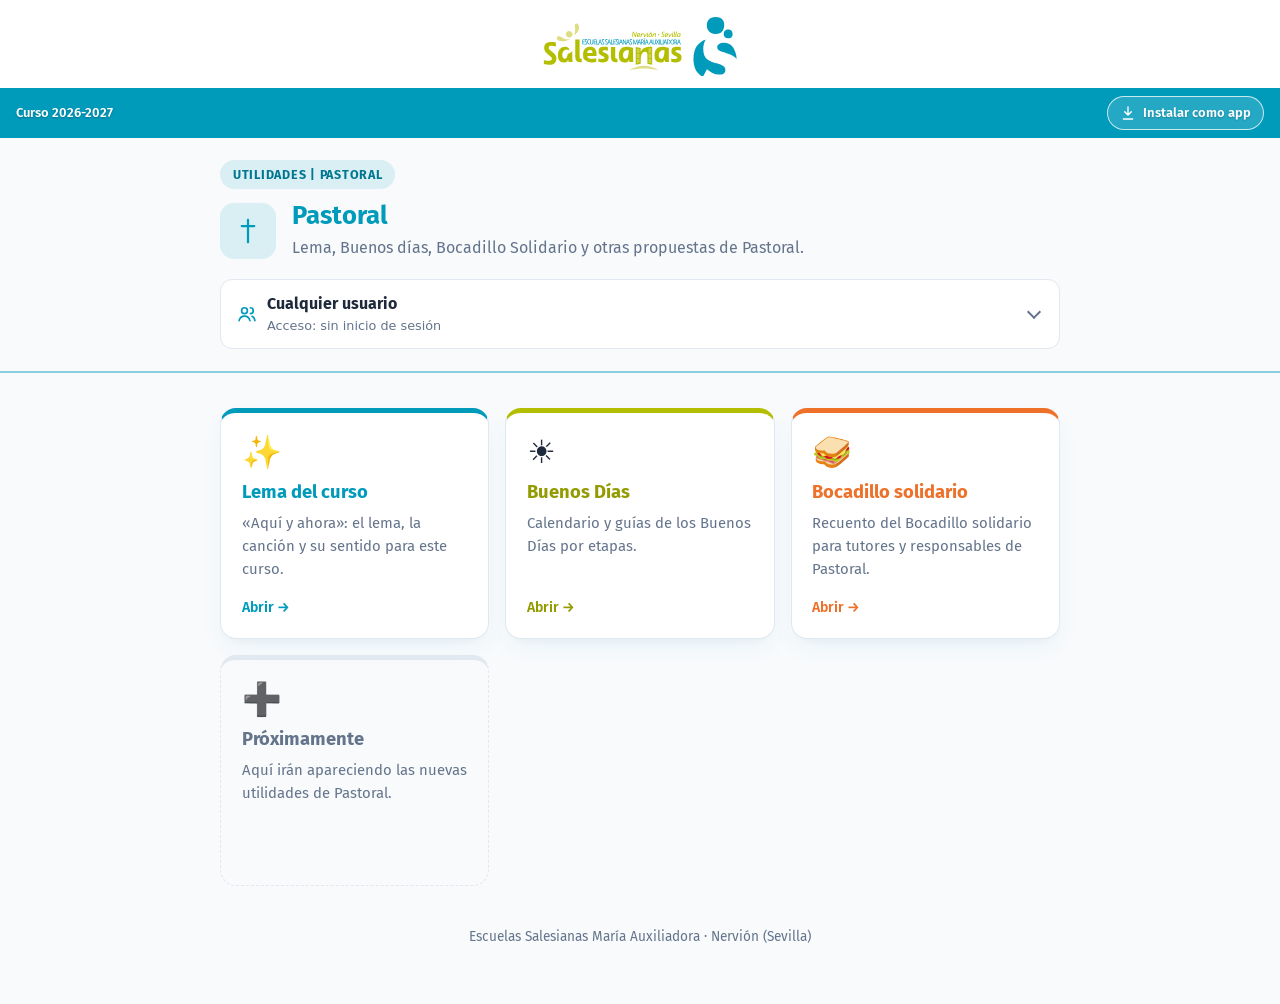
==== commit 83f63531: "Add files via upload" ====
--- a/index.html
+++ b/index.html
@@ -280,26 +280,82 @@
     .install { font-size: 0.86rem; }
     footer { margin-top: 2rem; }
   }
+
+  /* ─── Portada (como en el portal de utilidades, en azul: apartado «Pastoral»): cabecera solo con el logo,
+     franja con el curso y el botón de instalar, cartel, descripción y caja desplegable ─── */
+  header.solo-logo { display: flex; justify-content: center; padding: 12px 16px; background: var(--card); }
+  header.solo-logo .logo { height: 64px; margin: 0; }
+  .franja { display: flex; align-items: center; justify-content: space-between; gap: 10px; flex-wrap: wrap; padding: 8px 16px; background: #009abb; color: #fff; }
+  .franja .quien { font-size: 13px; font-weight: 600; text-shadow: 0 1px 2px rgba(0,0,0,.25); }
+  .franja-acc { display: flex; gap: 8px; flex-wrap: wrap; margin-left: auto; }
+  .franja-btn { display: inline-flex; align-items: center; gap: 7px; padding: 6px 12px; border-radius: 999px; border: 1px solid rgba(255,255,255,.75);
+    background: rgba(255,255,255,.14); color: #fff; text-shadow: 0 1px 2px rgba(0,0,0,.2); font: inherit; font-size: 13px; font-weight: 600; cursor: pointer; white-space: nowrap; }
+  .franja-btn:hover { background: #fff; color: #007791; text-shadow: none; }
+  .franja-btn[hidden] { display: none; }
+  .franja-btn svg { width: 16px; height: 16px; fill: none; stroke: currentColor; stroke-width: 2; stroke-linecap: round; stroke-linejoin: round; }
+  .presenta { padding: 22px max(1.25rem, calc((100% - 880px) / 2 + 1.25rem)); border-bottom: 2px solid rgba(0, 154, 187, .45); }
+  .presenta-sup { display: flex; flex-direction: column; align-items: flex-start; gap: 8px; margin-bottom: 12px; }
+  .cartel { display: inline-block; background: rgba(0, 154, 187, .12); color: #007791; font-weight: 700; font-size: .78rem;
+    letter-spacing: .06em; text-transform: uppercase; padding: .3rem .8rem; border-radius: 999px; }
+  .presenta-cab { display: flex; align-items: center; gap: 16px; }
+  .presenta-ico { flex: none; width: 56px; height: 56px; border-radius: 14px; display: grid; place-items: center; background: rgba(0, 154, 187, .12); color: var(--azul); }
+  .presenta-ico svg { width: 30px; height: 30px; fill: none; stroke: currentColor; stroke-width: 1.8; stroke-linecap: round; stroke-linejoin: round; }
+  .presenta h1 { margin: 0 0 4px; font-size: 1.6rem; line-height: 1.2; color: var(--azul); text-align: left; }
+  .presenta-cab p { margin: 0; color: var(--text-muted); max-width: 70ch; }
+  .presenta-info { display: grid; grid-template-columns: repeat(auto-fit, minmax(300px, 1fr)); gap: 12px; margin-top: 18px; align-items: start; }
+  .info-bloque { background: var(--card); border: 1px solid var(--border); border-radius: 12px; }
+  .info-bloque summary { list-style: none; display: flex; align-items: center; gap: 10px; padding: 12px 16px; cursor: pointer; font-weight: 700; }
+  .info-bloque summary::-webkit-details-marker { display: none; }
+  .info-bloque summary > svg { width: 20px; height: 20px; flex: none; fill: none; stroke: var(--azul); stroke-width: 2; stroke-linecap: round; stroke-linejoin: round; }
+  .info-bloque summary > span { flex: 1; min-width: 0; }
+  .info-bloque summary small { display: block; font-weight: 500; font-size: .8rem; color: var(--text-muted); }
+  .info-bloque summary::after { content: ""; flex: none; width: 8px; height: 8px; border-right: 2px solid var(--text-muted); border-bottom: 2px solid var(--text-muted);
+    transform: rotate(45deg); margin: -4px 4px 0; transition: transform .15s; }
+  .info-bloque[open] summary::after { transform: rotate(-135deg); margin-top: 4px; }
+  .info-bloque summary:hover { color: var(--azul); }
+  .info-bloque ul { margin: 0; padding: 0 16px 14px 34px; color: var(--text-muted); font-size: .9rem; }
+  .info-bloque li + li { margin-top: 3px; }
+  .info-bloque b { color: var(--text); font-weight: 600; }
+  @media (max-width: 560px) {
+    header.solo-logo .logo { height: 54px; }
+    .presenta-cab { align-items: flex-start; } .presenta h1 { font-size: 1.3rem; } .presenta-ico { width: 46px; height: 46px; }
+    .presenta-info { grid-template-columns: 1fr; }
+  }
 </style>
 </head>
 <body>
 
+<header class="solo-logo">
+  <img class="logo" src="logo.svg" alt="Salesianas Nervión">
+</header>
+<div class="franja">
+  <span class="quien" id="curso">Curso 2026-2027</span>
+  <div class="franja-acc">
+    <button type="button" class="franja-btn" id="instalar" hidden><svg viewBox="0 0 24 24" aria-hidden="true"><path d="M12 3v12M7 10l5 5 5-5M5 21h14"/></svg>Instalar como app</button>
+  </div>
+</div>
+<section class="presenta">
+  <div class="presenta-sup"><span class="cartel">Utilidades | Pastoral</span></div>
+  <div class="presenta-cab">
+    <span class="presenta-ico"><svg viewBox="0 0 24 24" aria-hidden="true"><path d="M12 3v18M7 8h10"/></svg></span>
+    <div>
+      <h1>Pastoral</h1>
+      <p>Lema, Buenos días, Bocadillo Solidario y otras propuestas de Pastoral.</p>
+    </div>
+  </div>
+  <div class="presenta-info">
+    <details class="info-bloque">
+      <summary><svg viewBox="0 0 24 24" aria-hidden="true"><circle cx="9" cy="8" r="3.5"/><path d="M2.5 20c.8-3.6 3.4-5.5 6.5-5.5s5.7 1.9 6.5 5.5M16 4.5a3.5 3.5 0 0 1 0 7M18 14.8c1.9.7 3.1 2.4 3.5 5.2"/></svg><span>Cualquier usuario <small>Acceso: sin inicio de sesión</small></span></summary>
+      <ul>
+        <li><b>Lema del curso:</b> «Aquí y ahora», la canción y su sentido.</li>
+        <li><b>Buenos Días:</b> calendario y guías por etapas.</li>
+        <li><b>Bocadillo solidario:</b> recuento para tutores y responsables de Pastoral.</li>
+      </ul>
+    </details>
+  </div>
+</section>
+
 <div class="wrap">
-
-  <header class="page-head">
-    <img class="logo" src="logo.svg" alt="Salesianas Nervión">
-    <span class="eyebrow">Claustro · Curso 2026-2027</span>
-    <h1>Pastoral</h1>
-    <p class="subtitle">Todos los recursos pastorales del colegio en un solo sitio.</p>
-    <div class="divider"></div>
-  </header>
-
-  <div class="install" id="install" role="region" aria-label="Instalar la app">
-    <img src="icon-192.png" alt="">
-    <p id="install-text"><strong>Instala Pastoral</strong> en tu móvil para tenerla a mano.</p>
-    <button class="btn-install" id="btn-install" type="button">Instalar</button>
-    <button class="btn-close" id="btn-close" type="button" aria-label="Cerrar">✕</button>
-  </div>
 
   <main class="grid" id="grid"></main>
 
@@ -359,45 +415,24 @@
     });
   }
 
-  // Aviso para instalar la app (Android/Chrome: botón; iPhone/iPad: instrucciones)
+  // Curso escolar en la franja (cambia solo cada 1 de septiembre)
+  const y = new Date().getFullYear() - (new Date().getMonth() < 8 ? 1 : 0);
+  document.getElementById('curso').textContent = 'Curso ' + y + '-' + (y + 1);
+
+  // Botón «Instalar como app»: Chrome/Edge/Android usan el aviso nativo; si no, se explica cómo hacerlo.
+  const btnInstalar = document.getElementById('instalar');
   const instalada = window.matchMedia('(display-mode: standalone)').matches || navigator.standalone;
-  const aviso = document.getElementById('install');
-  const btnInstall = document.getElementById('btn-install');
-  let cerrado = false;
-  try { cerrado = localStorage.getItem('pastoral-install-cerrado') === '1'; } catch (e) {}
+  const esIOS = /iphone|ipad|ipod/i.test(navigator.userAgent) ||
+    (navigator.platform === 'MacIntel' && navigator.maxTouchPoints > 1);
   let promptInstalar = null;
-
-  if (!instalada && !cerrado) {
-    window.addEventListener('beforeinstallprompt', (e) => {
-      e.preventDefault();
-      promptInstalar = e;
-      aviso.classList.add('show');
-    });
-
-    const esIOS = /iphone|ipad|ipod/i.test(navigator.userAgent) ||
-      (navigator.platform === 'MacIntel' && navigator.maxTouchPoints > 1);
-    if (esIOS) {
-      document.getElementById('install-text').innerHTML =
-        '<strong>Instala Pastoral:</strong> pulsa <b>Compartir</b> ⬆️ y luego <b>«Añadir a pantalla de inicio»</b>.';
-      btnInstall.style.display = 'none';
-      aviso.classList.add('show');
-    }
-  }
-
-  btnInstall.addEventListener('click', async () => {
-    if (!promptInstalar) return;
-    promptInstalar.prompt();
-    await promptInstalar.userChoice;
-    promptInstalar = null;
-    aviso.classList.remove('show');
+  btnInstalar.hidden = !!instalada;
+  window.addEventListener('beforeinstallprompt', (e) => { e.preventDefault(); promptInstalar = e; });
+  btnInstalar.addEventListener('click', async () => {
+    if (promptInstalar) { promptInstalar.prompt(); await promptInstalar.userChoice; promptInstalar = null; return; }
+    alert(esIOS ? 'Para instalarla: pulsa el botón Compartir y elige «Añadir a pantalla de inicio».'
+                : 'Para instalarla: abre el menú del navegador (⋮ o ⋯) y elige «Instalar aplicación» o «Añadir a pantalla de inicio».');
   });
-
-  document.getElementById('btn-close').addEventListener('click', () => {
-    aviso.classList.remove('show');
-    try { localStorage.setItem('pastoral-install-cerrado', '1'); } catch (e) {}
-  });
-
-  window.addEventListener('appinstalled', () => aviso.classList.remove('show'));
+  window.addEventListener('appinstalled', () => { btnInstalar.hidden = true; });
 </script>
 
 </body>
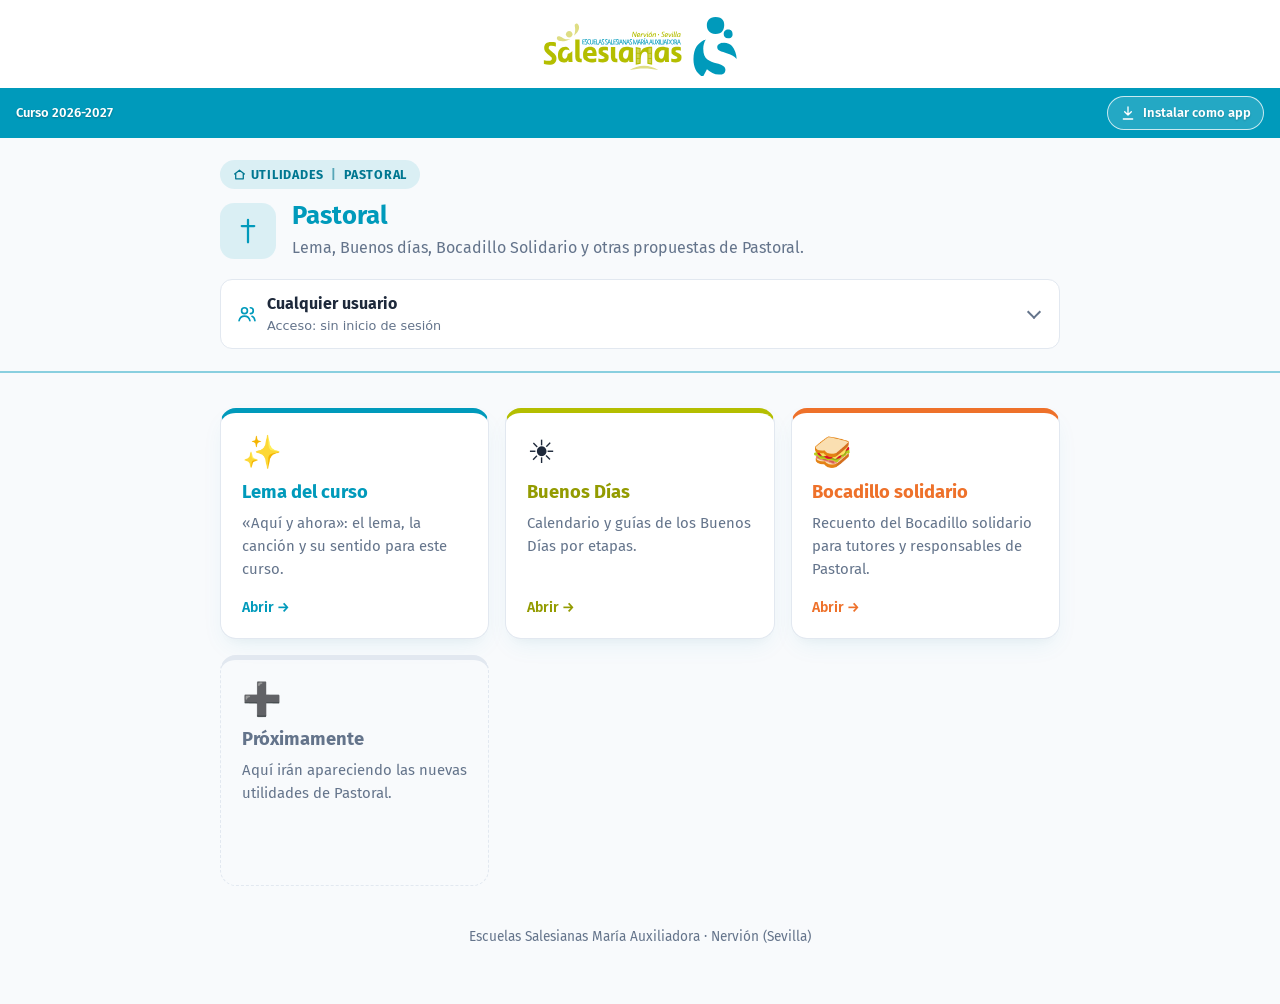
==== commit 86553848: "Add files via upload" ====
--- a/index.html
+++ b/index.html
@@ -321,6 +321,14 @@
     .presenta-cab { align-items: flex-start; } .presenta h1 { font-size: 1.3rem; } .presenta-ico { width: 46px; height: 46px; }
     .presenta-info { grid-template-columns: 1fr; }
   }
+
+  /* El cartel es también el camino de vuelta: Utilidades (portal) | apartado */
+  .cartel { display: inline-flex; align-items: center; gap: .45rem; }
+  .cartel a { display: inline-flex; align-items: center; gap: .3rem; color: inherit; text-decoration: none; border-radius: 4px; }
+  .cartel a:hover { text-decoration: underline; text-underline-offset: 3px; }
+  .cartel a:focus-visible { outline: 2px solid currentColor; outline-offset: 2px; }
+  .cartel svg { width: 13px; height: 13px; fill: none; stroke: currentColor; stroke-width: 2.4; stroke-linecap: round; stroke-linejoin: round; }
+  .cartel .sep { opacity: .6; }
 </style>
 </head>
 <body>
@@ -335,7 +343,7 @@
   </div>
 </div>
 <section class="presenta">
-  <div class="presenta-sup"><span class="cartel">Utilidades | Pastoral</span></div>
+  <div class="presenta-sup"><div class="cartel" role="navigation" aria-label="Estás en"><a href="https://claustro-utilidades.vercel.app/" title="Ir al portal de utilidades del profesorado"><svg viewBox="0 0 24 24" aria-hidden="true"><path d="M3 11l9-7 9 7M5 10v10h14V10"/></svg>Utilidades</a><span class="sep" aria-hidden="true">|</span><a href="https://pastoral-claustro.vercel.app/" title="Ir a la web de Pastoral">Pastoral</a></div></div>
   <div class="presenta-cab">
     <span class="presenta-ico"><svg viewBox="0 0 24 24" aria-hidden="true"><path d="M12 3v18M7 8h10"/></svg></span>
     <div>
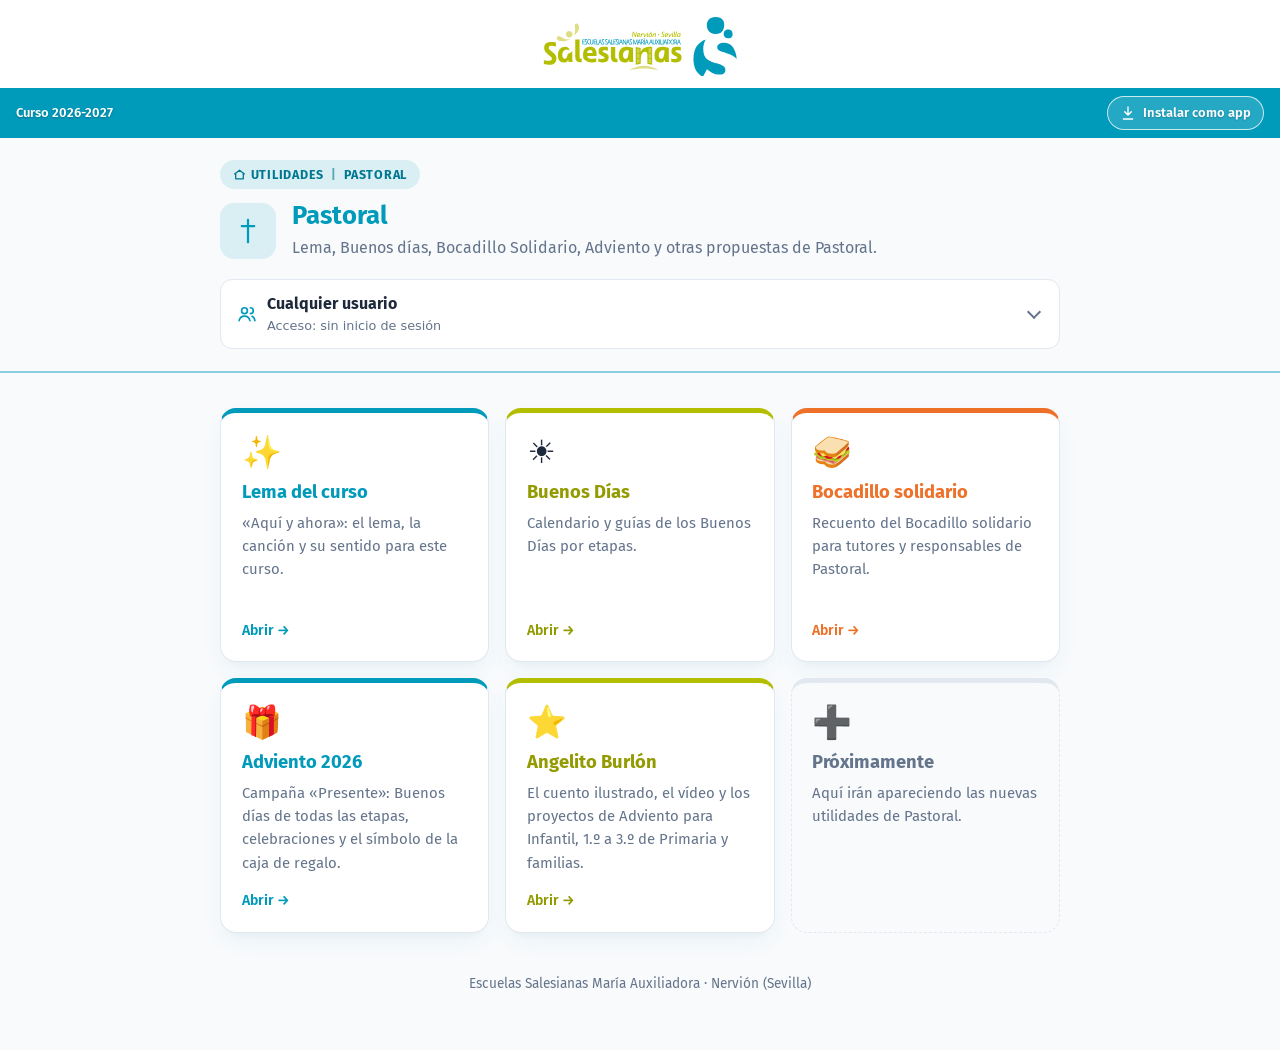
==== commit d9f4f914: "Enlaces a Adviento 2026 y Angelito Burlón" ====
--- a/index.html
+++ b/index.html
@@ -4,20 +4,33 @@
 <meta charset="UTF-8">
 <meta name="viewport" content="width=device-width, initial-scale=1.0, viewport-fit=cover">
 <title>Pastoral Claustro | Salesianas Nervión</title>
-<meta property="og:title" content="Pastoral Claustro | Escuelas Salesianas María Auxiliadora (Nervión - Sevilla)">
-<meta property="og:type" content="website">
-<meta property="og:url" content="https://pastoral-claustro.vercel.app/">
 <link rel="canonical" href="https://pastoral-claustro.vercel.app/">
 <meta name="description" content="Recursos pastorales para el claustro de Salesianas Nervión: lema del curso, Buenos Días, Bocadillo solidario y más.">
 
 <!-- PWA: instalable en Android, iOS e iPadOS -->
 <link rel="manifest" href="manifest.json">
 <meta name="theme-color" content="#009abb">
-<link rel="apple-touch-icon" href="icon-180.png">
+<link rel="apple-touch-icon" sizes="180x180" href="icon-180.png">
 <meta name="apple-mobile-web-app-capable" content="yes">
 <meta name="apple-mobile-web-app-status-bar-style" content="default">
 <meta name="apple-mobile-web-app-title" content="Pastoral">
-<link rel="icon" href="favicon.png">
+<link rel="icon" type="image/png" sizes="32x32" href="favicon-32.png">
+<link rel="icon" type="image/png" sizes="48x48" href="favicon-48.png">
+<link rel="icon" href="favicon.ico" sizes="any">
+<meta property="og:type" content="website">
+<meta property="og:locale" content="es_ES">
+<meta property="og:site_name" content="Escuelas Salesianas María Auxiliadora">
+<meta property="og:title" content="Pastoral | Escuelas Salesianas María Auxiliadora · Nervión (Sevilla)">
+<meta name="twitter:title" content="Pastoral | Escuelas Salesianas María Auxiliadora · Nervión (Sevilla)">
+<meta property="og:description" content="Lema del curso, Buenos Días, Bocadillo solidario y otras propuestas de Pastoral para el claustro.">
+<meta name="twitter:description" content="Lema del curso, Buenos Días, Bocadillo solidario y otras propuestas de Pastoral para el claustro.">
+<meta property="og:url" content="https://pastoral-claustro.vercel.app/">
+<meta property="og:image" content="https://pastoral-claustro.vercel.app/og-image.png">
+<meta property="og:image:width" content="1200">
+<meta property="og:image:height" content="630">
+<meta property="og:image:alt" content="Pastoral · Escuelas Salesianas María Auxiliadora">
+<meta name="twitter:card" content="summary_large_image">
+<meta name="twitter:image" content="https://pastoral-claustro.vercel.app/og-image.png">
 
 <link rel="preconnect" href="https://fonts.googleapis.com">
 <link rel="preconnect" href="https://fonts.gstatic.com" crossorigin>
@@ -330,6 +343,8 @@
   .cartel svg { width: 13px; height: 13px; fill: none; stroke: currentColor; stroke-width: 2.4; stroke-linecap: round; stroke-linejoin: round; }
   .cartel .sep { opacity: .6; }
 </style>
+  <!-- Barra «Volver al portal»: solo sale si se llega desde el portal del profesorado -->
+  <script src="https://claustro-utilidades.vercel.app/barra.js" data-titulo="Pastoral" defer></script>
 </head>
 <body>
 
@@ -348,7 +363,7 @@
     <span class="presenta-ico"><svg viewBox="0 0 24 24" aria-hidden="true"><path d="M12 3v18M7 8h10"/></svg></span>
     <div>
       <h1>Pastoral</h1>
-      <p>Lema, Buenos días, Bocadillo Solidario y otras propuestas de Pastoral.</p>
+      <p>Lema, Buenos días, Bocadillo Solidario, Adviento y otras propuestas de Pastoral.</p>
     </div>
   </div>
   <div class="presenta-info">
@@ -358,6 +373,8 @@
         <li><b>Lema del curso:</b> «Aquí y ahora», la canción y su sentido.</li>
         <li><b>Buenos Días:</b> calendario y guías por etapas.</li>
         <li><b>Bocadillo solidario:</b> recuento para tutores y responsables de Pastoral.</li>
+        <li><b>Adviento 2026:</b> campaña «Presente», Buenos días y celebraciones.</li>
+        <li><b>Angelito Burlón:</b> cuento, vídeo y proyectos de Adviento (Infantil y 1.º a 3.º de Primaria).</li>
       </ul>
     </details>
   </div>
@@ -395,6 +412,20 @@
       desc: 'Recuento del Bocadillo solidario para tutores y responsables de Pastoral.',
       url: 'https://pastoral-bocadillo.vercel.app/',
       color: 'naranja'
+    },
+    {
+      icono: '🎁',
+      titulo: 'Adviento 2026',
+      desc: 'Campaña «Presente»: Buenos días de todas las etapas, celebraciones y el símbolo de la caja de regalo.',
+      url: 'https://pastoral-adviento.vercel.app/',
+      color: 'azul'
+    },
+    {
+      icono: '⭐',
+      titulo: 'Angelito Burlón',
+      desc: 'El cuento ilustrado, el vídeo y los proyectos de Adviento para Infantil, 1.º a 3.º de Primaria y familias.',
+      url: 'https://angelito-burlon.vercel.app/',
+      color: 'verde'
     },
     {
       icono: '➕',
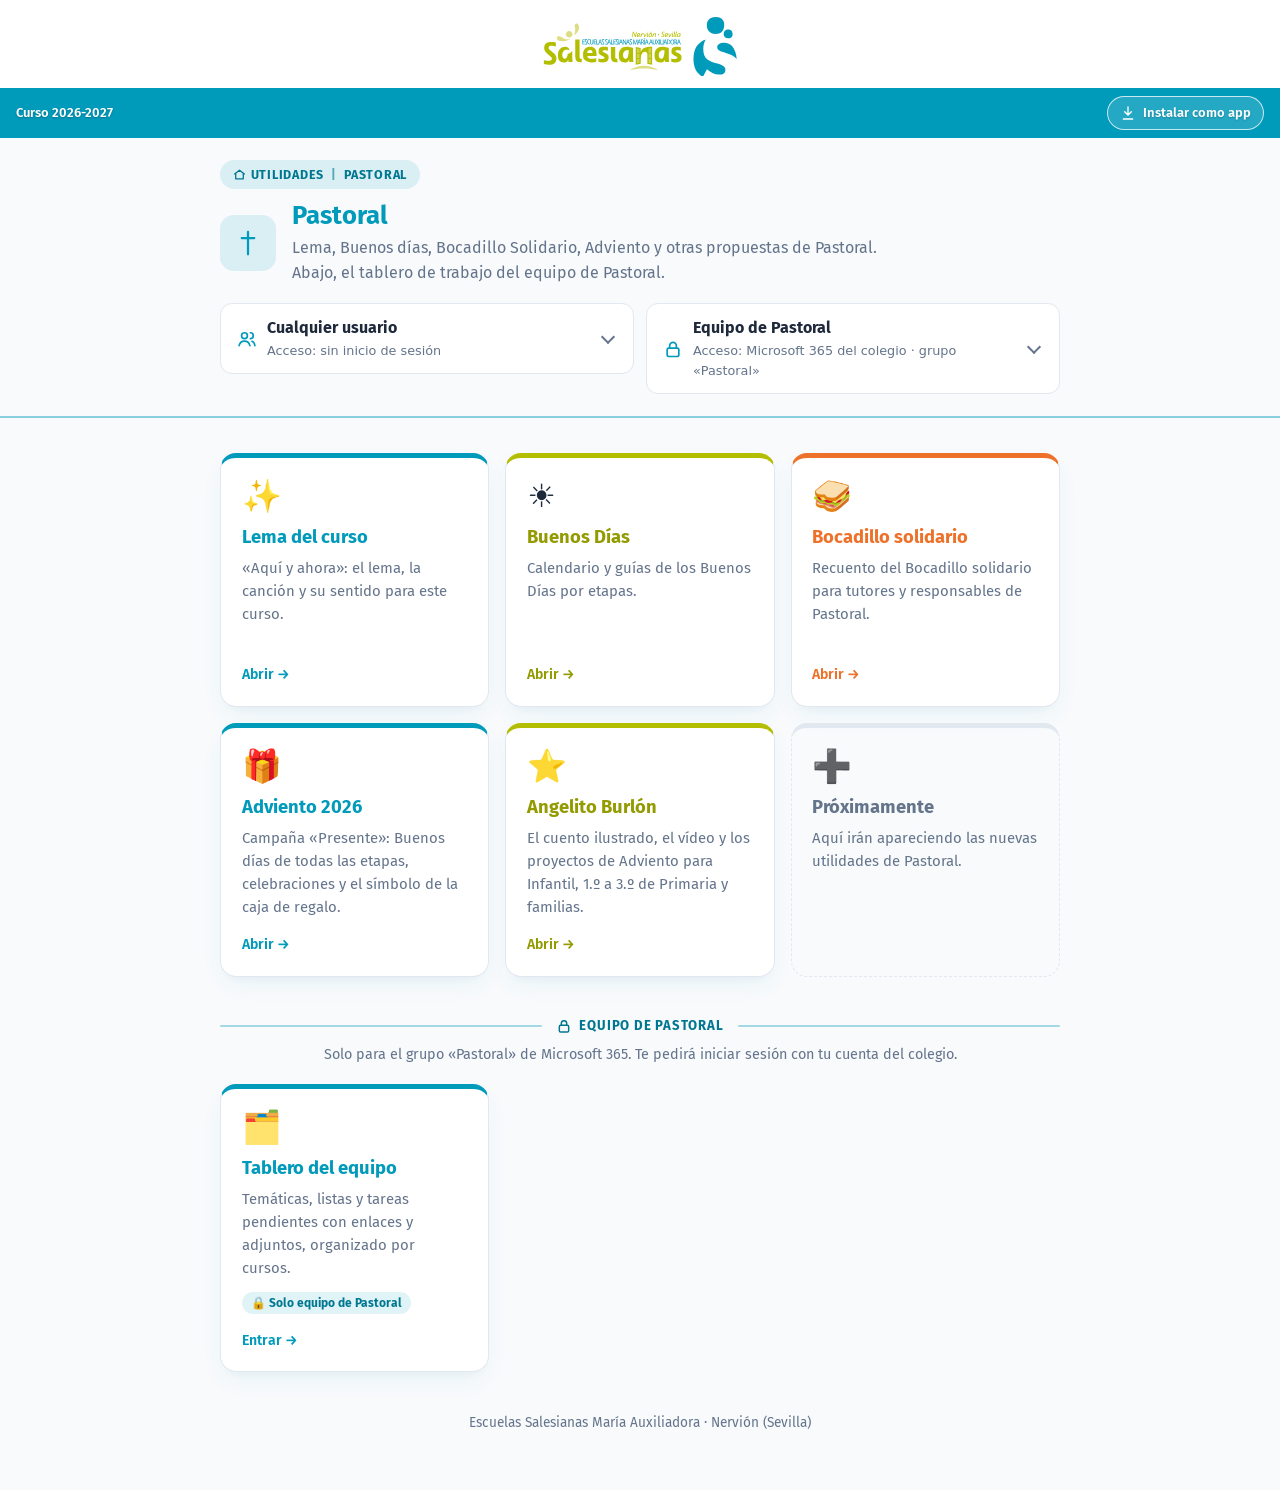
==== commit 70c5e338: "Tablero del equipo de Pastoral (/tablero) y zona «Equipo de Pastoral» en la portada - Página nueva t" ====
--- a/index.html
+++ b/index.html
@@ -342,6 +342,16 @@
   .cartel a:focus-visible { outline: 2px solid currentColor; outline-offset: 2px; }
   .cartel svg { width: 13px; height: 13px; fill: none; stroke: currentColor; stroke-width: 2.4; stroke-linecap: round; stroke-linejoin: round; }
   .cartel .sep { opacity: .6; }
+  /* Separador «Equipo de Pastoral» (zona con inicio de sesión) */
+  .seccion-equipo { margin-top: 2.4rem; }
+  .sep-equipo { display: flex; align-items: center; gap: 14px; color: var(--azul-oscuro); font-weight: 700; font-size: .82rem; letter-spacing: .06em; text-transform: uppercase; }
+  .sep-equipo::before, .sep-equipo::after { content: ""; flex: 1; height: 2px; background: rgba(0, 154, 187, .35); border-radius: 999px; }
+  .sep-equipo span { display: inline-flex; align-items: center; gap: 7px; }
+  .sep-equipo svg { width: 16px; height: 16px; fill: none; stroke: currentColor; stroke-width: 2.2; stroke-linecap: round; stroke-linejoin: round; }
+  .sep-desc { text-align: center; color: var(--text-muted); font-size: .9rem; margin: .5rem 0 1.1rem; }
+  .tile-lock { display: inline-flex; align-items: center; gap: 5px; align-self: flex-start; font-size: .75rem; font-weight: 700; color: var(--azul-oscuro);
+    background: rgba(0, 154, 187, .12); border-radius: 999px; padding: 2px 9px; margin-top: .4rem; }
+  @media (max-width: 520px) { .tile-lock { display: none; } }
 </style>
   <!-- Barra «Volver al portal»: solo sale si se llega desde el portal del profesorado -->
   <script src="https://claustro-utilidades.vercel.app/barra.js" data-titulo="Pastoral" defer></script>
@@ -363,7 +373,7 @@
     <span class="presenta-ico"><svg viewBox="0 0 24 24" aria-hidden="true"><path d="M12 3v18M7 8h10"/></svg></span>
     <div>
       <h1>Pastoral</h1>
-      <p>Lema, Buenos días, Bocadillo Solidario, Adviento y otras propuestas de Pastoral.</p>
+      <p>Lema, Buenos días, Bocadillo Solidario, Adviento y otras propuestas de Pastoral. Abajo, el tablero de trabajo del equipo de Pastoral.</p>
     </div>
   </div>
   <div class="presenta-info">
@@ -377,12 +387,26 @@
         <li><b>Angelito Burlón:</b> cuento, vídeo y proyectos de Adviento (Infantil y 1.º a 3.º de Primaria).</li>
       </ul>
     </details>
+    <details class="info-bloque">
+      <summary><svg viewBox="0 0 24 24" aria-hidden="true"><rect x="5" y="11" width="14" height="10" rx="2"/><path d="M8 11V8a4 4 0 0 1 8 0v3"/></svg><span>Equipo de Pastoral <small>Acceso: Microsoft 365 del colegio · grupo «Pastoral»</small></span></summary>
+      <ul>
+        <li><b>Tablero del equipo:</b> temáticas, listas y tareas pendientes con enlaces y adjuntos, organizado por cursos.</li>
+        <li><b>Bocadillo solidario:</b> organización, compra, listados y balance.</li>
+        <li>Quien no esté en el grupo verá el aviso «Solo para el equipo de Pastoral».</li>
+      </ul>
+    </details>
   </div>
 </section>
 
 <div class="wrap">
 
   <main class="grid" id="grid"></main>
+
+  <section class="seccion-equipo" aria-labelledby="tit-equipo">
+    <div class="sep-equipo"><span id="tit-equipo"><svg viewBox="0 0 24 24" aria-hidden="true"><rect x="5" y="11" width="14" height="10" rx="2"/><path d="M8 11V8a4 4 0 0 1 8 0v3"/></svg>Equipo de Pastoral</span></div>
+    <p class="sep-desc">Solo para el grupo «Pastoral» de Microsoft 365. Te pedirá iniciar sesión con tu cuenta del colegio.</p>
+    <div class="grid" id="grid-equipo"></div>
+  </section>
 
   <footer>Escuelas Salesianas María Auxiliadora · Nervión (Sevilla)</footer>
 
@@ -445,6 +469,30 @@
       <p class="tile-desc">${r.desc}</p>
       ${r.url ? '<span class="tile-go">Abrir →</span>' : ''}`;
     grid.appendChild(el);
+  });
+
+  // Zona del equipo de Pastoral: se ve siempre, pero el tablero pide iniciar sesión y solo deja pasar al grupo Pastoral.
+  const EQUIPO = [
+    {
+      icono: '🗂️',
+      titulo: 'Tablero del equipo',
+      desc: 'Temáticas, listas y tareas pendientes con enlaces y adjuntos, organizado por cursos.',
+      url: 'tablero/',
+      color: 'azul'
+    }
+  ];
+  const gridEquipo = document.getElementById('grid-equipo');
+  EQUIPO.forEach(r => {
+    const el = document.createElement('a');
+    el.className = 'tile ' + (r.color || 'azul');
+    el.href = r.url;
+    el.innerHTML = `
+      <div class="tile-icon" aria-hidden="true">${r.icono}</div>
+      <h2 class="tile-title">${r.titulo}</h2>
+      <p class="tile-desc">${r.desc}</p>
+      <span class="tile-lock">🔒 Solo equipo de Pastoral</span>
+      <span class="tile-go">Entrar →</span>`;
+    gridEquipo.appendChild(el);
   });
 
   // PWA: registro del service worker (permite instalar la web como app y abrirla sin conexión)
